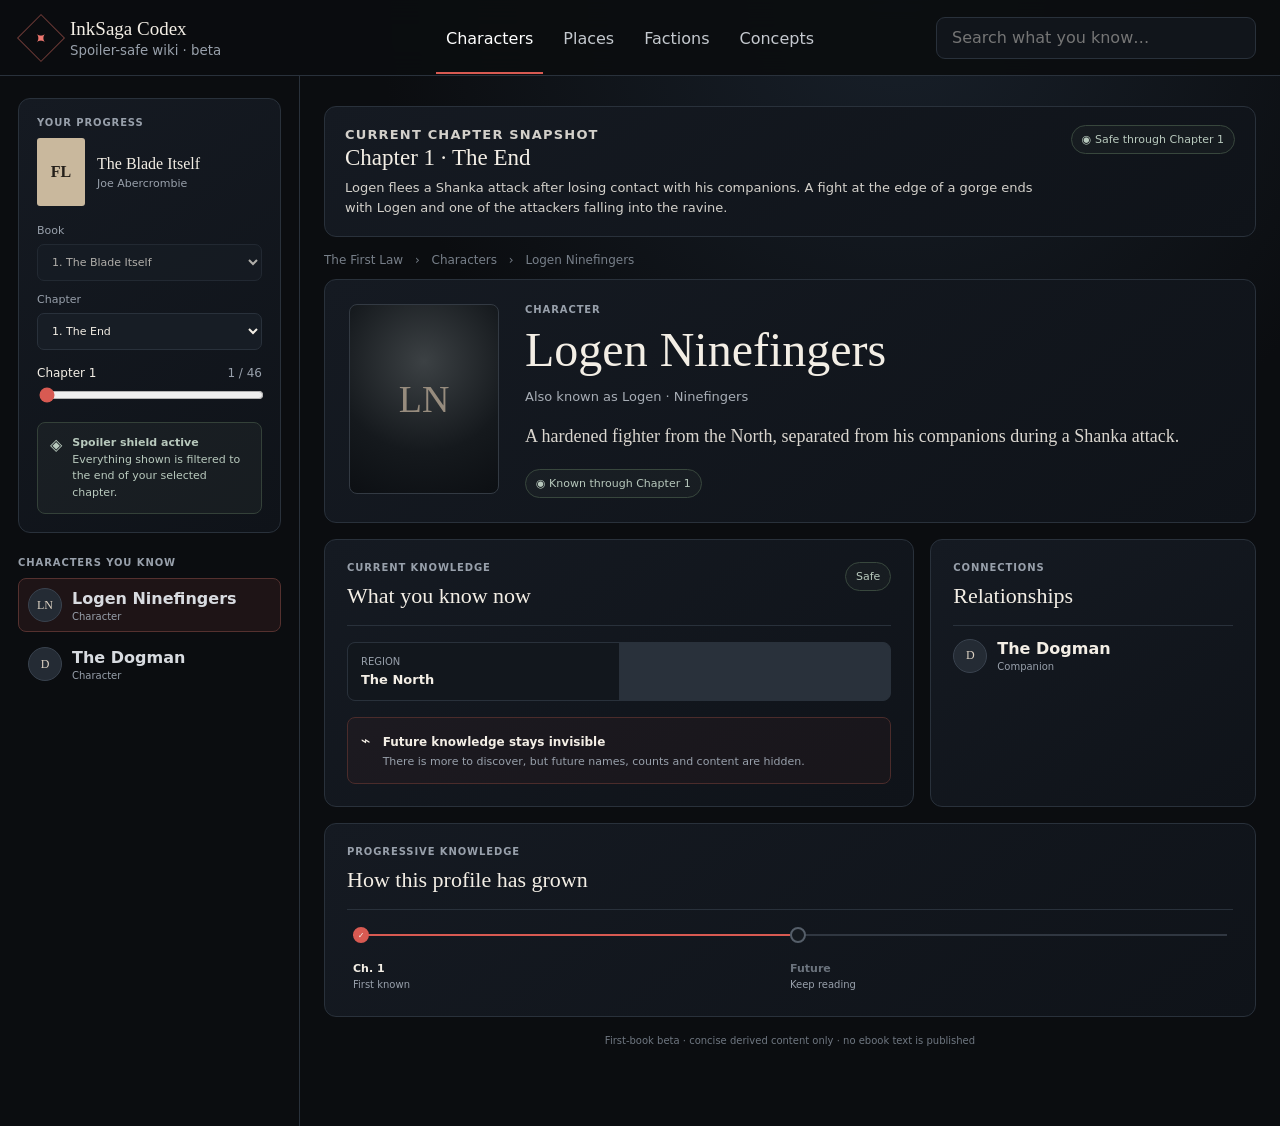
==== index.html @ 2aebecc8 "Publish first InkSaga Codex beta" ====
<!doctype html>
<html lang="en">
<head>
  <meta charset="utf-8" />
  <meta name="viewport" content="width=device-width,initial-scale=1" />
  <meta name="description" content="InkSaga Codex — spoiler-safe, progress-aware book wiki beta." />
  <title>InkSaga Codex — The Blade Itself</title>
  <style>
    :root{--bg:#0b0d10;--panel:#131820;--panel2:#171d25;--line:#29313b;--text:#f3eee5;--muted:#98a0ab;--accent:#d85a52;--safe:#b8c9bd;--serif:Georgia,"Times New Roman",serif;--sans:Inter,system-ui,-apple-system,BlinkMacSystemFont,"Segoe UI",sans-serif}*{box-sizing:border-box}html{background:var(--bg);scroll-behavior:smooth}body{margin:0;color:var(--text);background:radial-gradient(circle at 70% 0,#18202a 0,var(--bg) 36%);font-family:var(--sans)}button,input,select{font:inherit}button{cursor:pointer}a{color:inherit;text-decoration:none}.app{min-height:100vh;display:grid;grid-template-columns:300px 1fr;grid-template-rows:76px auto}.topbar{grid-column:1/-1;display:grid;grid-template-columns:300px 1fr 320px;align-items:center;padding:0 24px;border-bottom:1px solid var(--line);position:sticky;top:0;z-index:5;background:#0b0d10ed;backdrop-filter:blur(14px)}.brand{display:flex;align-items:center;gap:12px}.mark{width:34px;height:34px;display:grid;place-items:center;border:1px solid #6b3936;color:#ee7770;transform:rotate(45deg)}.brand-text{display:flex;flex-direction:column;gap:3px}.brand strong{font:19px var(--serif)}.brand small,.muted{color:var(--muted)}.tabs{display:flex;justify-content:center;gap:10px}.tabs button{border:0;border-bottom:2px solid transparent;background:transparent;color:#c5c9cf;padding:27px 10px 24px}.tabs button.active{border-color:var(--accent);color:white}.search{height:42px;display:flex;align-items:center;padding:0 13px;border:1px solid var(--line);border-radius:9px;background:#11151b}.search input{width:100%;border:0;outline:0;background:transparent;color:var(--text)}.sidebar{padding:22px 18px;border-right:1px solid var(--line)}.card,.panel,.hero,.chapter-card{border:1px solid var(--line);border-radius:12px;background:linear-gradient(145deg,#151a22,#0f1319)}.card{padding:18px}.eyebrow{margin:0 0 10px;color:var(--muted);font-size:10px;font-weight:700;letter-spacing:.09em;text-transform:uppercase}.book{display:flex;gap:12px;align-items:center;margin-bottom:18px}.cover{width:48px;height:68px;display:grid;place-items:center;border-radius:3px;background:#c9b89d;color:#241f1a;font:bold 16px var(--serif)}.book-copy{display:flex;flex-direction:column;gap:4px}.book-copy strong{font:16px var(--serif)}.book-copy small{color:var(--muted);font-size:11px}.card label{display:grid;gap:7px;margin-top:12px;color:var(--muted);font-size:11px}select{width:100%;padding:10px;border:1px solid var(--line);border-radius:7px;background:var(--panel2);color:var(--text)}.chapter-row{display:flex;justify-content:space-between;margin:16px 0 5px;font-size:12px}.chapter-row span:last-child{color:var(--muted)}input[type=range]{width:100%;accent-color:var(--accent)}.safe{display:flex;gap:10px;margin-top:15px;padding:12px;border:1px solid #344139;border-radius:8px;background:#708b7814;color:var(--safe)}.safe p{margin:0;font-size:11px;line-height:1.5}.browse{padding-top:24px}.list{display:grid;gap:5px;max-height:52vh;overflow:auto}.list button{display:flex;align-items:center;gap:10px;width:100%;padding:9px;border:1px solid transparent;border-radius:8px;background:transparent;color:#d8dbe0;text-align:left}.list button:hover{background:var(--panel2)}.list button.selected{border-color:#55312f;background:#d85a5217}.avatar{width:34px;height:34px;display:grid;place-items:center;flex:0 0 auto;border:1px solid #39424e;border-radius:50%;background:#242b34;color:#ddd2c3;font:12px var(--serif)}.item-copy{display:flex;flex-direction:column;gap:3px}.item-copy small{font-size:10px;color:var(--muted)}.content{width:min(1120px,calc(100% - 48px));margin:0 auto;padding:30px 0 70px}.chapter-card{display:flex;justify-content:space-between;gap:24px;align-items:flex-start;padding:18px 20px;margin-bottom:16px}.chapter-card h2{margin:0 0 7px;font:500 23px var(--serif)}.chapter-card p{margin:0;max-width:790px;color:#d3d0ca;line-height:1.55;font-size:13px}.pill{white-space:nowrap;display:inline-flex;padding:7px 10px;border:1px solid #38473d;border-radius:999px;background:#708b780f;color:var(--safe);font-size:11px}.breadcrumbs{margin:0 0 12px;color:#777f89;font-size:12px}.breadcrumbs span{margin:0 8px}.hero{display:grid;grid-template-columns:150px 1fr;gap:26px;padding:24px}.portrait{height:190px;display:grid;place-items:center;border:1px solid #333a43;border-radius:8px;background:radial-gradient(circle at 50% 30%,#3c4144,#15191d 60%,#0c0f13)}.portrait span{color:#978c7e;font:38px var(--serif)}.hero-copy{align-self:center}.hero h1{margin:0;font:500 clamp(34px,4vw,48px)/1.05 var(--serif)}.aliases{color:#a7adb5;font-size:13px}.summary{max-width:730px;color:#dad6cf;font:18px/1.6 var(--serif)}.grid{display:grid;grid-template-columns:1.45fr .8fr;gap:16px;margin-top:16px}.panel{padding:22px}.section-title{display:flex;justify-content:space-between;align-items:start;padding-bottom:16px;border-bottom:1px solid var(--line)}.section-title h3{margin:0;font:500 22px var(--serif)}.fact-grid{display:grid;grid-template-columns:1fr 1fr;gap:1px;margin-top:16px;border:1px solid var(--line);border-radius:8px;overflow:hidden;background:var(--line)}.fact{display:flex;flex-direction:column;gap:5px;padding:13px;background:#12171d}.fact span{color:var(--muted);font-size:10px;text-transform:uppercase}.fact strong{font-size:13px}.locked{display:flex;gap:12px;margin-top:16px;padding:13px;border:1px solid #4b2c2b;border-radius:8px;background:#7d312d14}.locked strong{font-size:12px}.locked p{margin:4px 0 0;color:var(--muted);font-size:11px;line-height:1.5}.relations>div{display:flex;align-items:center;gap:10px;padding:13px 0;border-bottom:1px solid var(--line)}.relations>div:last-child{border-bottom:0}.timeline{margin-top:16px}.milestones{display:flex;padding:24px 6px 4px;overflow:auto}.milestone{flex:1;min-width:125px;position:relative;padding:26px 12px 0 0;border-top:2px solid var(--accent)}.milestone.future{border-color:#303741;color:#6b737d}.dot{position:absolute;top:-9px;width:16px;height:16px;display:grid;place-items:center;border:2px solid var(--accent);border-radius:50%;background:var(--accent);font-size:8px}.future .dot{border-color:#555e69;background:#151a20}.milestone strong,.milestone small{display:block}.milestone strong{font-size:11px}.milestone small{margin-top:4px;color:var(--muted);font-size:10px}.empty{padding:32px}.foot{margin-top:18px;color:#6f7781;font-size:10px;text-align:center}@media(max-width:1000px){.app{grid-template-columns:250px 1fr}.topbar{grid-template-columns:250px 1fr 250px}.grid{grid-template-columns:1fr}.tabs{gap:2px}.tabs button{padding-left:5px;padding-right:5px;font-size:12px}}@media(max-width:760px){.app{display:block}.topbar{min-height:68px;height:auto;grid-template-columns:1fr auto;padding:12px 16px}.tabs{grid-column:1/-1;order:3;overflow:auto;justify-content:flex-start}.tabs button{padding:12px 8px}.search{width:190px}.sidebar{border-right:0;border-bottom:1px solid var(--line)}.list{max-height:280px}.content{width:calc(100% - 28px);padding-top:18px}.hero{grid-template-columns:82px 1fr;gap:16px;padding:16px}.portrait{height:110px}.summary{font-size:15px}.fact-grid{grid-template-columns:1fr}.chapter-card{display:block}.chapter-card .pill{margin-top:12px}}@media(max-width:520px){.search{display:none}.topbar{grid-template-columns:1fr}.hero{grid-template-columns:1fr}.portrait{display:none}.content{width:calc(100% - 22px)}.panel{padding:16px}}
  </style>
</head>
<body>
<div class="app">
  <header class="topbar">
    <a class="brand" href="#"><span class="mark">✦</span><span class="brand-text"><strong>InkSaga Codex</strong><small>Spoiler-safe wiki · beta</small></span></a>
    <nav class="tabs" id="tabs"></nav>
    <label class="search"><input id="search" placeholder="Search what you know…" autocomplete="off" /></label>
  </header>
  <aside class="sidebar">
    <section class="card">
      <p class="eyebrow">Your progress</p>
      <div class="book"><div class="cover">FL</div><div class="book-copy"><strong>The Blade Itself</strong><small>Joe Abercrombie</small></div></div>
      <label>Book<select disabled><option>1. The Blade Itself</option></select></label>
      <label>Chapter<select id="chapterSelect"></select></label>
      <div class="chapter-row"><span id="chapterLabel"></span><span id="chapterCount"></span></div>
      <input id="chapterRange" type="range" min="1" max="46" value="1" />
      <div class="safe"><span>◈</span><p><strong>Spoiler shield active</strong><br/>Everything shown is filtered to the end of your selected chapter.</p></div>
    </section>
    <section class="browse"><p class="eyebrow" id="browseTitle"></p><div class="list" id="entityList"></div></section>
  </aside>
  <main class="content"><section id="chapter"></section><section id="profile"></section><p class="foot">First-book beta · concise derived content only · no ebook text is published</p></main>
</div>
<script>
const chapters=[
[1,"The End","Logen flees a Shanka attack after losing contact with his companions. A fight at the edge of a gorge ends with Logen and one of the attackers falling into the ravine."],
[2,"The Survivors","Logen survives the fall and returns to the wrecked camp for supplies. Believing the rest of his band are probably dead, he heads alone toward the High Places."],
[3,"Questions","Inquisitor Glokta questions Salem Rews and forces him to confess to a wider Mercer corruption scheme. Arch Lector Sult directs Glokta toward more important targets, beginning with Sepp dan Teufel."],
[4,"No Choice at All","Stranded in the High Places, Logen learns from the spirits that Bethod is making war and that a Magus is searching for him. With no better purpose left, he decides to travel south and find the Magus."],
[5,"Playing with Knives","Captain Jezal dan Luthar's comfortable life of cards and drinking is contrasted with Marshal Varuz's demanding preparation for the Contest. A street encounter with the Inquisition reveals an uneasy shared history between Major West and Glokta."],
[6,"Teeth and Fingers","Glokta interrogates Sepp dan Teufel, the Master of the Mints. Under torture, Teufel breaks and agrees to confess."],
[7,"The Wide and Barren North","Logen meets Malacus Quai, an ailing apprentice sent by Bayaz to find him. Logen helps him toward the Great Northern Library and is forced into another violent encounter on the road."],
[8,"Fencing Practice","Jezal's training with Major West improves while he becomes fascinated by West's sister, Ardee. Ardee's meeting with Glokta also reveals that Glokta was once a celebrated fencer and a friend of the West family."],
[9,"The Morning Ritual","Glokta's painful daily routine is followed by another meeting with Sult. Sult explains how much power lies in the Closed Council and orders the investigation of the Mercers to go deeper, regardless of who is implicated."],
[10,"First of the Magi","Logen reaches the Great Northern Library with Quai and meets Bayaz. Envoys from Bethod are turned away, and Bayaz demonstrates enough power to make clear that he is no ordinary old man."],
[11,"The Good Man","Major West watches Lord Chamberlain Hoff receive petitioners, merchants, Northern envoys and finally Yoru Sulfur, who claims to speak for Bayaz. Sulfur's arrival is treated as serious enough to trigger an urgent Closed Council meeting."],
[12,"On the List","Glokta's raid on Villem dan Robb's home finds the suspect freshly murdered. Sult decides to use Salem Rews as bait for the killer, while Marshal Varuz separately asks Glokta to help motivate Jezal."],
[13,"An Offer and a Gift","Jezal's punishing training continues as politics turn openly threatening. In the Open Council, White-Eye Hansul and the seemingly unnatural Fenris the Feared deliver Bethod's demands and promise that three signs will precede war."],
[14,"The King of the Northmen","Bethod comes to Bayaz in person with Scale and the sorceress Caurib, demanding the Magus's support. Bayaz refuses, recalls the aid he once gave Bethod, and the meeting ends with open hostility toward both Bayaz and Logen."],
[15,"A Road Between Two Dentists","Glokta hides Rews and catches the hired killer sent to silence him. The assassin is taken to a secret interrogation room, where Glokta begins working for names and evidence."],
[16,"Flatheads","The Dogman, Threetrees, Dow, Tul, Grim and Forley ambush a group of Shanka. Their victory is overshadowed by the realization that far larger numbers may soon move south."],
[17,"The Course of True Love","Glokta and Ardee each puncture Jezal's vanity in different ways. Furious at being judged lazy and shallow, Jezal finally finds a genuine reason to work and resolves to win the Contest."],
[18,"How Dogs Are Trained","Glokta captures senior Mercer Gofred Hornlach and methodically forces him to repeat the confession Glokta needs. Hornlach agrees to implicate Magister Kault and the Guild before the Open Council."],
[19,"Tea and Vengeance","On the road south, Bayaz, Logen and Quai are ambushed by Blacktoe and other Northmen. Bayaz uses the Art, but Logen still has to kill men he once knew, leaving him disgusted by how little his life seems to have changed."],
[20,"What Freedom Looks Like","Ferro Maljinn is introduced as a fugitive driven almost entirely by vengeance against Gurkhul. Yulwei finds her, protects her with powers she does not understand, and begins persuading her that survival might offer something beyond revenge."],
[21,"The King's Justice","The Mercer case is turned into public spectacle: Rews and Hornlach testify, the Guild is dissolved and its leaders condemned. Jezal witnesses Glokta's effectiveness and later settles back into an easier companionship with Ardee."],
[22,"Means of Escape","Glokta raids the Mercers' Guildhall for Magister Kault. Before dying in an attempted escape, Kault warns Glokta that the conspiracy is larger than he understands and points him toward the Closed Council, the Inquisition, the University and the banks."],
[23,"Three Signs","West confronts Jezal over Ardee, then learns that Bethod's forces have broken into Angland. Lord Marshal Burr appoints West to his staff, giving the common-born officer a major wartime responsibility."],
[24,"The Theatrical Outfitter's","Bayaz, Logen and Quai arrive in Adua. Logen is overwhelmed by the scale and customs of the city while Bayaz has the group dressed for their formal appearance before the Union's rulers."],
[25,"Barbarians at the Gate","Jezal's public preparation for the Contest draws powerful observers. Bayaz and his companions enter the Agriont, Yoru Sulfur recognizes his master, and Jezal escorts the strange visitors to a meeting with members of the Closed Council."],
[26,"Next","Sult orders Glokta to investigate the man claiming to be Bayaz and discredit him before he can claim the traditional Magus seat on the Closed Council. Glokta also follows the Mercer trail toward the mysterious banking house of Valint and Balk."],
[27,"Better than Death","Yulwei leads Ferro north through Gurkish territory while military preparations gather around them. Ferro is repeatedly forced to confront how deeply slavery and revenge still control her choices."],
[28,"Sore Thumb","Logen explores Adua as an obvious outsider and observes the Union's soldiers with a veteran's eye. That night an unnatural attacker tears into Bayaz's quarters; Bayaz calls the creature an Eater sent by Khalul."],
[29,"Questions","Glokta investigates the extraordinary damage around Bayaz's quarters and questions the supposed Magus directly. Bayaz's response leaves Glokta less certain that a mundane fraud can explain what he has seen."],
[30,"Nobility","The Contest begins and Jezal advances under intense public scrutiny. Away from the fencing circle, his attempt to distance himself from Ardee collapses when the two finally kiss."],
[31,"Dark Work","The Dogman's band captures a man connected to Bethod's forces and learns how thoroughly Bethod has crushed his rivals. With no friendly chief left to warn about the Shanka, Forley volunteers to carry the warning to Bethod himself."],
[32,"Words and Dust","Glokta searches the University for reliable history about Bayaz and Kanedias. An old record links Bayaz to the fall of the Maker, the mysterious Seed, and the key to the sealed House of the Maker."],
[33,"The Remarkable Talents of Brother Longfoot","Bayaz recruits Brother Longfoot, a boastful but experienced Navigator, for the journey he is assembling. Logen's trip through Adua again shows how poorly his instincts fit the crowded city, even when they keep him alive."],
[34,"Her Kind Fight Everything","Ferro and Yulwei are hunted by two Eaters. The confrontation shows how dangerous the Eaters are and how far beyond ordinary violence the struggle between the Magi and Khalul has become."],
[35,"She Loves Me… Not","Jezal continues advancing through the Contest while his feelings for Ardee destabilize the easy confidence he once had. A sudden outburst at his friends makes him realize that her opinion matters to him because she does not admire him automatically."],
[36,"The Seed","Glokta follows Severard's research into Valint and Balk and examines the remains left by the attack on Bayaz. The evidence points toward human consumption, but the newly arrived Superior Goyle and his Practicals force the official explanation to become simply 'dogs.'"],
[37,"Never Bet Against a Magus","Jezal meets Bremer dan Gorst in the Contest final and somehow finds a level of speed and confidence beyond anything he has shown before. He wins the Contest and is celebrated before the King and the royal family."],
[38,"The Ideal Audience","Bayaz faces Sult and the Closed Council at a formal dinner designed to expose him as a fraud. Instead of performing for them, he produces the key to the House of the Maker and names Glokta and Jezal as witnesses for the opening."],
[39,"The House of the Maker","Bayaz opens the House of the Maker and leads Glokta, Jezal and Logen through its impossible interior. They learn more of Kanedias and Tolomei, and Logen carries a dark metal box out before the ancient doors are sealed again."],
[40,"Nobody's Dog","West struggles under the practical burden of preparing the Union for war and encounters Yulwei and Ferro arriving in Adua. Later, a furious confrontation with Ardee turns violent and exposes the abuse and abandonment that shaped their family."],
[41,"Each Man Worships Himself","Ferro is brought into Bayaz's circle. Yulwei and Bayaz speak more openly about Khalul, the Eaters and the Seed before Yulwei leaves Ferro in Bayaz's care for the coming journey."],
[42,"Old Friends","West visits Glokta before leaving for war and the two finally speak honestly about their shared past. West asks Glokta to watch over Ardee, and Glokta unexpectedly agrees to renew the friendship and help her."],
[43,"Back to the Mud","Forley's attempt to warn Bethod ends in his death. Threetrees and the others retaliate against the men responsible, then bury Forley with respect for the courage shown by the man long called the Weakest."],
[44,"Misery","Jezal and Ardee part badly as he prepares to sail for Angland. Before he can leave, Bayaz and senior Union officials remove him from military duty and assign him to Bayaz's expedition toward the edge of the World."],
[45,"The Bloody-Nine","The group is attacked before it can leave Adua. Logen's most terrifying side emerges in the fighting, Ferro and the others are drawn into the violence, and Bayaz ends the assault with an unmistakable and horrifying display of power."],
[46,"The Tools We Have","Glokta keeps his promise to West by checking on Ardee. After Goyle's failed attempt against Bayaz's group, Sult gives Glokta sweeping authority and sends him south to investigate the crisis in Dagoska, with Practical Vitari among the people assigned to him."]
];
const E=(id,category,intro,names,summaries,facts=[],relations=[])=>({id,category,intro,names:names.map(([value,from= intro,kind='display'])=>({value,from,kind})),summaries:summaries.map(([text,from=intro])=>({text,from})),facts:facts.map(([label,value,from=intro])=>({label,value,from})),relations:relations.map(([target,kind,from=intro])=>({target,kind,from}))});
const entities=[
E('logen','Character',1,[['Logen Ninefingers'],['Logen',1,'alias'],['Ninefingers',1,'alias'],['The Bloody-Nine',4,'alias']],[["A hardened fighter from the North, separated from his companions during a Shanka attack.",1],["A veteran Northman travelling south after deciding his old life and companions are probably lost.",2],["A feared warrior whose past reputation includes the name The Bloody-Nine.",4],["Bayaz's chosen travelling companion after reaching the Great Northern Library.",10],["His most terrifying battle-state emerges openly during the attack before Bayaz's party leaves Adua.",45]],[['Region','The North',1],['Current role','Travelling with Bayaz',10]],[['dogman','Companion',1],['bayaz','Travelling companion',10]]),
E('dogman','Character',1,[['The Dogman'],['Dogman',1,'alias']],[["One of Logen's companions, separated from him during the Shanka attack.",1],["A skilled scout surviving with Threetrees, Dow, Tul, Grim and Forley in the North.",16]],[],[['logen','Companion',1],['threetrees','Companion',16]]),
E('glokta','Character',3,[['Glokta'],['Sand dan Glokta',6],['Glokta',3,'alias']],[["An Inquisitor in Adua whose work involves questioning prisoners and suspects.",3],["A former celebrated swordsman left physically ruined and now serving the Inquisition.",8],["Sult's investigator in the Mercer case and increasingly suspicious of forces behind the official story.",22],["A witness to the opening of the House of the Maker who can no longer dismiss Bayaz as an ordinary fraud.",39],["Given broad authority and ordered to investigate the crisis in Dagoska.",46]],[['Affiliation','The Inquisition',3],['Location','Adua',3],['Assignment','Investigate Dagoska',46]],[['sult','Superior',3],['west','Old friend',8],['ardee','Acquaintance',8]]),
E('sult','Character',3,[['Arch Lector Sult'],['Sult',3,'alias']],[["Head of the Inquisition and Glokta's superior, directing the Mercer investigation.",3],["A member of the Closed Council determined to challenge Bayaz's claims and political influence.",26]],[["Office","Arch Lector",3]],[['glokta','Superior',3]]),
E('jezal','Character',5,[['Jezal dan Luthar'],['Jezal',5,'alias']],[["A young captain in the King's Own from a wealthy family, more interested in cards and comfort than discipline.",5],["His feelings for Ardee and anger at criticism give him a genuine reason to take the Contest seriously.",17],["A finalist whose fencing improves dramatically under Varuz's training.",35],["Winner of the Contest.",37],["Removed from ordinary military duty and assigned to Bayaz's expedition.",44]],[["Rank","Captain",5],["Affiliation","King's Own",5],["Contest","Winner",37],["Current assignment","Bayaz's expedition",44]],[['west','Friend and trainer',5],['ardee','Romantic interest',8],['varuz','Trainer',5]]),
E('west','Character',5,[['Major Collem West'],['Major West',5,'alias'],['West',5,'alias']],[["An officer in the King's Own and one of Jezal's fencing trainers.",5],["Ardee's brother and a former friend of Glokta, carrying the pressures of being a common-born officer.",8],["Appointed to Lord Marshal Burr's staff as war with Bethod becomes unavoidable.",23]],[["Rank","Major",5],["Affiliation","King's Own",5],["Wartime role","Lord Marshal Burr's staff",23]],[['ardee','Brother',8],['glokta','Old friend',8],['jezal','Friend and trainer',5]]),
E('ardee','Character',8,[['Ardee West'],['Ardee',8,'alias']],[["West's sharp-witted sister, recently arrived in Adua and unimpressed by Jezal's vanity.",8],["Jezal's increasingly important romantic interest.",17],["After West leaves for war, Glokta agrees to look out for her.",42]],[],[['west','Sister',8],['jezal','Romantic interest',17],['glokta','Friend of family',8]]),
E('varuz','Character',5,[['Marshal Varuz'],['Varuz',5,'alias']],[["A celebrated old soldier and fencing master overseeing Jezal's preparation for the Contest.",5]],[["Role","Fencing trainer",5]],[['jezal','Trainer',5]]),
E('quai','Character',7,[['Malacus Quai'],['Quai',7,'alias']],[["An ailing apprentice of the Magi sent to find Logen and lead him to Bayaz.",7],["Travels south with Bayaz and Logen.",10]],[["Role","Apprentice Magus",7]],[['bayaz','Master',10],['logen','Travelling companion',7]]),
E('bayaz','Character',10,[['Bayaz'],['First of the Magi',10,'alias']],[["The master of the Great Northern Library who identifies himself as the First of the Magi.",10],["A powerful practitioner of the Art whose history with Bethod is openly hostile.",14],["Arrives in Adua claiming the traditional authority of the First of the Magi.",25],["Opens the sealed House of the Maker with its ancient key.",39]],[["Title","First of the Magi",10],["Residence","Great Northern Library",10]],[['quai','Master',10],['logen','Travelling companion',10],['yulwei','Fellow Magus',41]]),
E('bethod','Character',4,[['Bethod'],['King of the Northmen',14,'alias']],[["A northern ruler making war and expanding his power.",4],["Comes to Bayaz in person to demand support and is refused.",14],["His armies break into Angland, beginning open war with the Union.",23]],[["Region","The North",4]],[]),
E('threetrees','Character',16,[['Rudd Threetrees'],['Threetrees',16,'alias']],[["The senior figure among the Northmen surviving apart from Logen and trying to judge the threat from the Shanka and Bethod.",16]],[],[['dogman','Companion',16],['forley','Companion',16]]),
E('dow','Character',16,[['Black Dow'],['Dow',16,'alias']],[["A dangerous Northman in Threetrees' band, known for aggression and a dark reputation.",16]],[],[['threetrees','Companion',16]]),
E('tul','Character',16,[['Tul Duru Thunderhead'],['Tul',16,'alias'],['Thunderhead',16,'alias']],[["A huge Northman and one of the surviving members of Logen's old band.",16]],[],[['threetrees','Companion',16]]),
E('grim','Character',16,[['Harding Grim'],['Grim',16,'alias']],[["A quiet, highly capable fighter and archer travelling with Threetrees' group.",16]],[],[['threetrees','Companion',16]]),
E('forley','Character',16,[['Forley the Weakest'],['Forley',16,'alias']],[["The least formidable fighter in Threetrees' band, but an accepted member of the group.",16],["Volunteers to warn Bethod about the Shanka despite the danger.",31],["Killed while trying to deliver the warning; his companions honour the courage behind the attempt.",43]],[["Status","Killed while warning Bethod",43]],[['threetrees','Companion',16]]),
E('ferro','Character',20,[['Ferro Maljinn'],['Ferro',20,'alias']],[["A fugitive from Gurkhul driven by a fierce desire for revenge.",20],["Travels north under Yulwei's protection while pursued by forces beyond ordinary soldiers.",27],["Brought into Bayaz's circle in Adua for the journey he is assembling.",41]],[["Origin","Gurkhul",20]],[['yulwei','Guide and protector',20],['bayaz','Travelling companion',41]]),
E('yulwei','Character',20,[['Yulwei']],[["A mysterious traveller who rescues Ferro and demonstrates powers she does not understand.",20],["A Magus allied with Bayaz, opposing Khalul and his Eaters.",34]],[["Role","Magus",34]],[['ferro','Guide and protector',20],['bayaz','Fellow Magus',41]]),
E('fenris','Character',13,[['Fenris the Feared'],['Fenris',13,'alias']],[["An enormous and unsettling champion sent with Bethod's envoys to the Open Council.",13]],[["Affiliation","Bethod",13]],[]),
E('caurib','Character',14,[['Caurib']],[["A sorceress accompanying Bethod when he confronts Bayaz at the Great Northern Library.",14]],[["Affiliation","Bethod",14]],[]),
E('sulfur','Character',11,[['Yoru Sulfur'],['Sulfur',11,'alias']],[["A visitor to Adua claiming to speak for Bayaz and treated seriously enough to trigger a Closed Council meeting.",11],["Recognizes Bayaz as his master when the Magus arrives in Adua.",25]],[],[['bayaz','Master',25]]),
E('longfoot','Character',33,[['Brother Longfoot'],['Longfoot',33,'alias']],[["A boastful but experienced Navigator recruited by Bayaz for the journey he is assembling.",33]],[["Role","Navigator",33]],[]),
E('goyle','Character',36,[['Superior Goyle'],['Goyle',36,'alias']],[["A senior Inquisition figure arriving with his own Practicals and forcing a convenient official explanation for the violence around Bayaz.",36]],[["Affiliation","The Inquisition",36]],[]),
E('vitari','Character',36,[['Practical Vitari'],['Vitari',36,'alias']],[["A Practical working with Goyle's group in Adua.",36],["Assigned to Glokta when he is sent south to investigate Dagoska.",46]],[["Affiliation","The Inquisition",36]],[['glokta','Assigned investigator',46]]),
E('gorst','Character',37,[['Bremer dan Gorst'],['Gorst',37,'alias']],[["Jezal's exceptionally formidable opponent in the Contest final.",37]],[["Role","Contest finalist",37]],[['jezal','Contest opponent',37]]),
E('rews','Character',3,[['Salem Rews'],['Rews',3,'alias']],[["A Mercer interrogated by Glokta for tax fraud whose confession opens a much larger corruption investigation.",3],["Later hidden and used by Glokta as bait for whoever is silencing witnesses.",15]],[["Affiliation","Guild of Mercers",3]],[['glokta','Interrogated by',3]]),
E('teufel','Character',3,[['Sepp dan Teufel'],['Teufel',3,'alias']],[["Master of the Royal Mints and one of Sult's important targets for Glokta.",3],["Broken under interrogation and forced into confession.",6]],[["Office","Master of the Mints",3]],[['glokta','Interrogated by',6]]),
E('kault','Character',11,[['Coster dan Kault'],['Magister Kault',11,'alias'],['Kault',11,'alias']],[["Magister of the Guild of Mercers and an important merchant spokesman.",11],["Warns Glokta that the conspiracy extends far beyond the guild before dying during an attempted escape.",22]],[["Office","Magister of the Guild of Mercers",11]],[]),
E('hoff','Character',8,[['Hoff'],['Lord Chamberlain',8,'alias'],['Fortis dan Hoff',11]],[["The Union's Lord Chamberlain and a former Contest champion.",8],["A forceful senior official managing access to the King and major petitions.",11]],[["Office","Lord Chamberlain",8]],[]),
E('hansul','Character',11,[['White-Eye Hansul'],['Hansul',11,'alias']],[["Bethod's polished emissary and translator, bringing carefully worded threats to Adua.",11]],[["Affiliation","Bethod",11]],[]),
E('khalul','Character',28,[['Khalul'],['The Prophet',34,'alias']],[["A distant enemy named by Bayaz after an Eater attacks his quarters.",28],["A powerful opponent whose Eaters hunt Ferro and oppose Bayaz and Yulwei.",34]],[["Followers","Eaters",34]],[]),
E('tolomei','Character',39,[['Tolomei']],[["Kanedias's daughter, named by Bayaz while recounting the final days of the Maker inside the House of the Maker.",39]],[["Family","Daughter of Kanedias",39]],[]),
E('mamun','Character',41,[['Mamun']],[["A dangerous figure from the old magical conflict, discussed by Bayaz and Yulwei as active in the Badlands.",41]],[["Location","Badlands",41]],[]),
E('north','Place',1,[['The North']],[["The harsh northern region where Logen and his companions live and where Bethod is expanding his rule.",1]],[],[]),
E('high-places','Place',2,[['High Places']],[["Mountain country reached by Logen after surviving the fall and leaving his ruined camp.",2]],[],[]),
E('adua','Place',3,[['Adua']],[["The capital of the Union and home to the Inquisition, royal government and Jezal's social world.",3],["Bayaz and his travelling companions arrive in the vast city.",24]],[["Region","The Union",3]],[]),
E('house-questions','Place',3,[['House of Questions']],[["The Inquisition's centre for interrogation and imprisonment in Adua.",3]],[],[]),
E('angland','Place',3,[['Angland']],[["A northern Union territory lying close to Bethod's expanding power.",3],["The main frontier of the Union's war after Bethod's forces break into the province.",23]],[["Affiliation","The Union",3]],[]),
E('library','Place',7,[['Great Northern Library']],[["Bayaz's remote northern residence and the destination to which Quai leads Logen.",7]],[],[['bayaz','Home of',10]]),
E('agriont','Place',25,[['The Agriont'],['Agriont',25,'alias']],[["The fortified heart of Union government in Adua, entered by Bayaz and his companions.",25]],[],[]),
E('house-maker','Place',32,[['House of the Maker']],[["A sealed ancient structure in Adua linked by old records to Kanedias and Bayaz.",32],["Opened by Bayaz with its key, revealing an impossible interior and relics of the Maker.",39]],[],[]),
E('dagoska','Place',46,[['Dagoska']],[["A southern Union city facing a crisis serious enough for Sult to send Glokta with sweeping authority to investigate.",46]],[],[]),
E('inquisition','Faction',3,[['The Inquisition']],[["A powerful Union institution responsible for investigation, interrogation and political enforcement.",3]],[],[['glokta','Member',3],['sult','Led by',3]]),
E('mercers','Faction',3,[['Guild of Mercers'],['Mercers',3,'alias']],[["A wealthy merchant guild that becomes the focus of Glokta's corruption investigation.",3],["Dissolved after public testimony against its leaders.",21]],[["Status","Dissolved",21]],[]),
E('kings-own','Faction',5,[["King's Own"]],[["A prestigious Union military formation in which Jezal and West serve.",5]],[],[]),
E('closed-council','Faction',9,[['Closed Council']],[["The small, powerful body at the centre of Union government.",9],["Becomes the arena for Sult's attempt to expose Bayaz as a fraud.",38]],[],[]),
E('open-council','Faction',13,[['Open Council']],[["A broader political assembly where Bethod's envoys publicly present his demands and threats.",13]],[],[]),
E('valint-balk','Faction',26,[['Valint and Balk']],[["A mysterious banking house that appears in the trail left by the Mercer investigation.",26]],[],[]),
E('shanka','Concept',1,[['Shanka'],['Flatheads',16,'alias']],[["Hostile creatures attacking Logen and his companions in the North.",1],["Their growing numbers become a strategic threat understood by Threetrees' group.",16]],[],[]),
E('contest','Concept',5,[['The Contest'],['Contest',5,'alias']],[["A prestigious fencing tournament for which Marshal Varuz trains Jezal.",5],["Begins with Jezal under heavy public scrutiny.",30],["Won by Jezal after his final against Bremer dan Gorst.",37]],[["Winner","Jezal dan Luthar",37]],[]),
E('magi','Concept',7,[['The Magi'],['Magi',7,'alias']],[["An old magical tradition to which Quai's training and Bayaz's identity are connected.",7]],[],[]),
E('art','Concept',19,[['The Art']],[["The name associated with Bayaz's supernatural use of power during the ambush on the road to Adua.",19]],[],[]),
E('eaters','Concept',28,[['Eaters'],['Eater',28,'alias']],[["Unnatural enemies named by Bayaz after an attacker tears into his quarters in Adua.",28],["Servants of Khalul whose abilities make them vastly more dangerous than ordinary fighters.",34]],[],[]),
E('seed','Concept',32,[['The Seed']],[["A mysterious object from old accounts linking Bayaz, Kanedias and the fall of the Maker.",32],["Discussed by Bayaz and Yulwei as central to the conflict with Khalul.",41]],[],[])
];
const categories=['Character','Place','Faction','Concept'];let chapter=Number(localStorage.getItem('inksaga-progress')||1);if(chapter<1||chapter>46)chapter=1;let category='Character',selected='logen',query='';
const byId=id=>entities.find(e=>e.id===id), visible=e=>e.intro<=chapter, names=e=>e.names.filter(n=>n.from<=chapter), display=e=>{const ds=names(e).filter(n=>n.kind==='display');return ds.length?ds[ds.length-1].value:null}, latest=arr=>arr.filter(x=>x.from<=chapter).sort((a,b)=>b.from-a.from)[0], esc=s=>String(s??'').replace(/[&<>"']/g,c=>({'&':'&amp;','<':'&lt;','>':'&gt;','"':'&quot;',"'":'&#39;'}[c])), initials=n=>n.split(' ').filter(x=>!['dan','the','of'].includes(x.toLowerCase())).slice(0,2).map(x=>x[0]).join('').toUpperCase();
function renderTabs(){document.getElementById('tabs').innerHTML=categories.map(c=>`<button class="${c===category&&!query?'active':''}" data-cat="${c}">${c==='Category'?'Categories':c+'s'}</button>`).join('');document.querySelectorAll('[data-cat]').forEach(b=>b.onclick=()=>{category=b.dataset.cat;query='';document.getElementById('search').value='';selected=(entities.find(e=>visible(e)&&e.category===category)||{}).id||'';render()})}
function renderProgress(){const sel=document.getElementById('chapterSelect');sel.innerHTML=chapters.map(c=>`<option value="${c[0]}">${c[0]}. ${esc(c[1])}</option>`).join('');sel.value=chapter;document.getElementById('chapterRange').value=chapter;document.getElementById('chapterLabel').textContent=`Chapter ${chapter}`;document.getElementById('chapterCount').textContent=`${chapter} / 46`;const c=chapters[chapter-1];document.getElementById('chapter').innerHTML=`<article class="chapter-card"><div><p class="eyebrow">Current chapter snapshot</p><h2>Chapter ${c[0]} · ${esc(c[1])}</h2><p>${esc(c[2])}</p></div><span class="pill">◉ Safe through Chapter ${chapter}</span></article>`}
function renderList(){let pool=entities.filter(visible);if(query){const q=query.toLowerCase();pool=pool.filter(e=>names(e).some(n=>n.value.toLowerCase().includes(q)))}else pool=pool.filter(e=>e.category===category);document.getElementById('browseTitle').textContent=query?'Safe search results':`${category}s you know`;document.getElementById('entityList').innerHTML=pool.length?pool.map(e=>{const n=display(e);return `<button class="${e.id===selected?'selected':''}" data-id="${e.id}"><span class="avatar">${initials(n)}</span><span class="item-copy"><strong>${esc(n)}</strong><small>${e.category}</small></span></button>`}).join(''):`<p class="muted">${query?'No spoiler-safe matches yet.':'Nothing safely known here yet.'}</p>`;document.querySelectorAll('[data-id]').forEach(b=>b.onclick=()=>{selected=b.dataset.id;const e=byId(selected);category=e.category;render()});if(!pool.find(e=>e.id===selected)&&pool[0])selected=pool[0].id}
function renderProfile(){const e=byId(selected);if(!e||!visible(e)){document.getElementById('profile').innerHTML='<article class="panel empty"><h2>Nothing known here yet</h2><p class="muted">Choose another category or continue reading.</p></article>';return}const n=display(e),alias=names(e).filter(x=>x.kind==='alias'&&x.value!==n),sum=latest(e.summaries),facts=e.facts.filter(x=>x.from<=chapter),rels=e.relations.filter(x=>x.from<=chapter).map(r=>({r,t:byId(r.target)})).filter(x=>x.t&&visible(x.t)),miles=e.summaries.filter(x=>x.from<=chapter),future=[...e.names,...e.summaries,...e.facts,...e.relations].some(x=>x.from>chapter);document.getElementById('profile').innerHTML=`<div class="breadcrumbs">The First Law <span>›</span> ${e.category}s <span>›</span> ${esc(n)}</div><article class="hero"><div class="portrait"><span>${initials(n)}</span></div><div class="hero-copy"><p class="eyebrow">${e.category}</p><h1>${esc(n)}</h1>${alias.length?`<p class="aliases">Also known as ${alias.map(x=>esc(x.value)).join(' · ')}</p>`:''}<p class="summary">${esc(sum?.text||'')}</p><span class="pill">◉ Known through Chapter ${chapter}</span></div></article><div class="grid"><article class="panel"><div class="section-title"><div><p class="eyebrow">Current knowledge</p><h3>What you know now</h3></div><span class="pill">Safe</span></div>${facts.length?`<div class="fact-grid">${facts.map(f=>`<div class="fact"><span>${esc(f.label)}</span><strong>${esc(f.value)}</strong></div>`).join('')}</div>`:'<p class="muted">No additional structured facts are needed at this point.</p>'}<div class="locked"><span>⌁</span><div><strong>Future knowledge stays invisible</strong><p>${future?'There is more to discover, but future names, counts and content are hidden.':'This profile is complete through the loaded book.'}</p></div></div></article><article class="panel"><div class="section-title"><div><p class="eyebrow">Connections</p><h3>Relationships</h3></div></div><div class="relations">${rels.length?rels.map(x=>`<div><span class="avatar">${initials(display(x.t))}</span><div class="item-copy"><strong>${esc(display(x.t))}</strong><small>${esc(x.r.kind)}</small></div></div>`).join(''):'<p class="muted">No relationships are safely established at this point.</p>'}</div></article></div><article class="panel timeline"><div class="section-title"><div><p class="eyebrow">Progressive knowledge</p><h3>How this profile has grown</h3></div></div><div class="milestones">${miles.map((m,i)=>`<div class="milestone"><span class="dot">✓</span><strong>Ch. ${m.from}</strong><small>${i?'Profile updated':'First known'}</small></div>`).join('')}${future?'<div class="milestone future"><span class="dot"></span><strong>Future</strong><small>Keep reading</small></div>':''}</div></article>`}
function render(){localStorage.setItem('inksaga-progress',chapter);renderTabs();renderProgress();renderList();renderProfile()}
document.getElementById('chapterSelect').onchange=e=>{chapter=Number(e.target.value);render()};document.getElementById('chapterRange').oninput=e=>{chapter=Number(e.target.value);render()};document.getElementById('search').oninput=e=>{query=e.target.value.trim();render()};render();
</script>
</body>
</html>
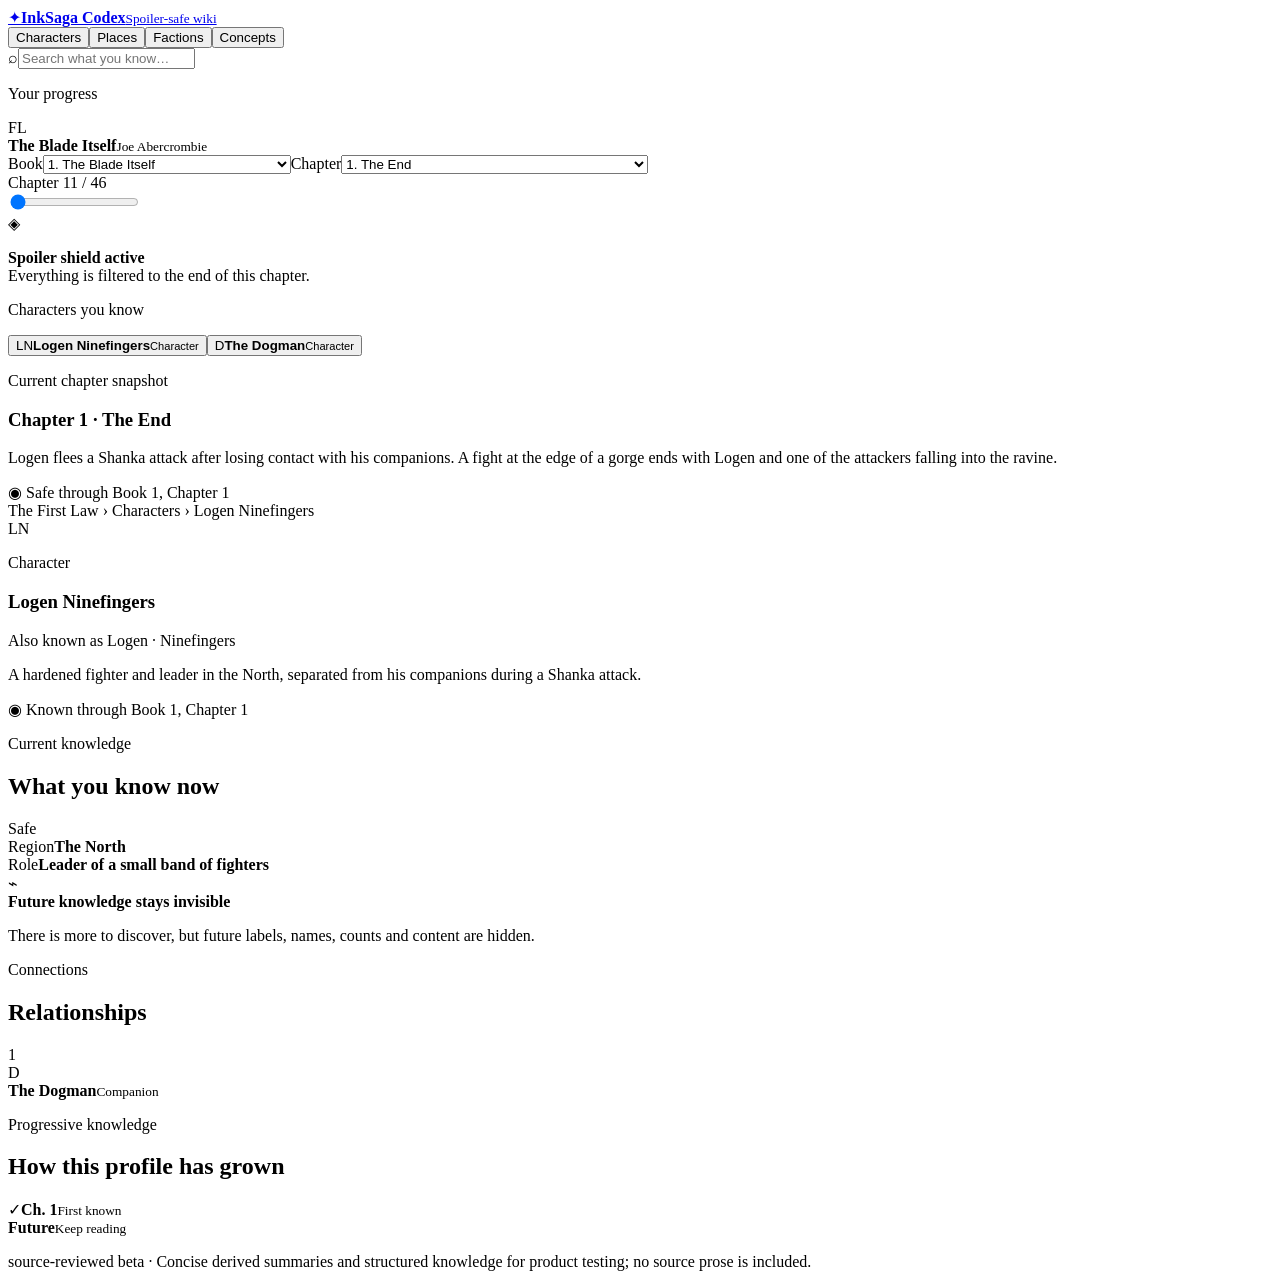
==== commit e14e1e82: "Publish source-verified The Blade Itself rebuild" ====
--- a/index.html
+++ b/index.html
@@ -1,149 +1 @@
-<!doctype html>
-<html lang="en">
-<head>
-  <meta charset="utf-8" />
-  <meta name="viewport" content="width=device-width,initial-scale=1" />
-  <meta name="description" content="InkSaga Codex — spoiler-safe, progress-aware book wiki beta." />
-  <title>InkSaga Codex — The Blade Itself</title>
-  <style>
-    :root{--bg:#0b0d10;--panel:#131820;--panel2:#171d25;--line:#29313b;--text:#f3eee5;--muted:#98a0ab;--accent:#d85a52;--safe:#b8c9bd;--serif:Georgia,"Times New Roman",serif;--sans:Inter,system-ui,-apple-system,BlinkMacSystemFont,"Segoe UI",sans-serif}*{box-sizing:border-box}html{background:var(--bg);scroll-behavior:smooth}body{margin:0;color:var(--text);background:radial-gradient(circle at 70% 0,#18202a 0,var(--bg) 36%);font-family:var(--sans)}button,input,select{font:inherit}button{cursor:pointer}a{color:inherit;text-decoration:none}.app{min-height:100vh;display:grid;grid-template-columns:300px 1fr;grid-template-rows:76px auto}.topbar{grid-column:1/-1;display:grid;grid-template-columns:300px 1fr 320px;align-items:center;padding:0 24px;border-bottom:1px solid var(--line);position:sticky;top:0;z-index:5;background:#0b0d10ed;backdrop-filter:blur(14px)}.brand{display:flex;align-items:center;gap:12px}.mark{width:34px;height:34px;display:grid;place-items:center;border:1px solid #6b3936;color:#ee7770;transform:rotate(45deg)}.brand-text{display:flex;flex-direction:column;gap:3px}.brand strong{font:19px var(--serif)}.brand small,.muted{color:var(--muted)}.tabs{display:flex;justify-content:center;gap:10px}.tabs button{border:0;border-bottom:2px solid transparent;background:transparent;color:#c5c9cf;padding:27px 10px 24px}.tabs button.active{border-color:var(--accent);color:white}.search{height:42px;display:flex;align-items:center;padding:0 13px;border:1px solid var(--line);border-radius:9px;background:#11151b}.search input{width:100%;border:0;outline:0;background:transparent;color:var(--text)}.sidebar{padding:22px 18px;border-right:1px solid var(--line)}.card,.panel,.hero,.chapter-card{border:1px solid var(--line);border-radius:12px;background:linear-gradient(145deg,#151a22,#0f1319)}.card{padding:18px}.eyebrow{margin:0 0 10px;color:var(--muted);font-size:10px;font-weight:700;letter-spacing:.09em;text-transform:uppercase}.book{display:flex;gap:12px;align-items:center;margin-bottom:18px}.cover{width:48px;height:68px;display:grid;place-items:center;border-radius:3px;background:#c9b89d;color:#241f1a;font:bold 16px var(--serif)}.book-copy{display:flex;flex-direction:column;gap:4px}.book-copy strong{font:16px var(--serif)}.book-copy small{color:var(--muted);font-size:11px}.card label{display:grid;gap:7px;margin-top:12px;color:var(--muted);font-size:11px}select{width:100%;padding:10px;border:1px solid var(--line);border-radius:7px;background:var(--panel2);color:var(--text)}.chapter-row{display:flex;justify-content:space-between;margin:16px 0 5px;font-size:12px}.chapter-row span:last-child{color:var(--muted)}input[type=range]{width:100%;accent-color:var(--accent)}.safe{display:flex;gap:10px;margin-top:15px;padding:12px;border:1px solid #344139;border-radius:8px;background:#708b7814;color:var(--safe)}.safe p{margin:0;font-size:11px;line-height:1.5}.browse{padding-top:24px}.list{display:grid;gap:5px;max-height:52vh;overflow:auto}.list button{display:flex;align-items:center;gap:10px;width:100%;padding:9px;border:1px solid transparent;border-radius:8px;background:transparent;color:#d8dbe0;text-align:left}.list button:hover{background:var(--panel2)}.list button.selected{border-color:#55312f;background:#d85a5217}.avatar{width:34px;height:34px;display:grid;place-items:center;flex:0 0 auto;border:1px solid #39424e;border-radius:50%;background:#242b34;color:#ddd2c3;font:12px var(--serif)}.item-copy{display:flex;flex-direction:column;gap:3px}.item-copy small{font-size:10px;color:var(--muted)}.content{width:min(1120px,calc(100% - 48px));margin:0 auto;padding:30px 0 70px}.chapter-card{display:flex;justify-content:space-between;gap:24px;align-items:flex-start;padding:18px 20px;margin-bottom:16px}.chapter-card h2{margin:0 0 7px;font:500 23px var(--serif)}.chapter-card p{margin:0;max-width:790px;color:#d3d0ca;line-height:1.55;font-size:13px}.pill{white-space:nowrap;display:inline-flex;padding:7px 10px;border:1px solid #38473d;border-radius:999px;background:#708b780f;color:var(--safe);font-size:11px}.breadcrumbs{margin:0 0 12px;color:#777f89;font-size:12px}.breadcrumbs span{margin:0 8px}.hero{display:grid;grid-template-columns:150px 1fr;gap:26px;padding:24px}.portrait{height:190px;display:grid;place-items:center;border:1px solid #333a43;border-radius:8px;background:radial-gradient(circle at 50% 30%,#3c4144,#15191d 60%,#0c0f13)}.portrait span{color:#978c7e;font:38px var(--serif)}.hero-copy{align-self:center}.hero h1{margin:0;font:500 clamp(34px,4vw,48px)/1.05 var(--serif)}.aliases{color:#a7adb5;font-size:13px}.summary{max-width:730px;color:#dad6cf;font:18px/1.6 var(--serif)}.grid{display:grid;grid-template-columns:1.45fr .8fr;gap:16px;margin-top:16px}.panel{padding:22px}.section-title{display:flex;justify-content:space-between;align-items:start;padding-bottom:16px;border-bottom:1px solid var(--line)}.section-title h3{margin:0;font:500 22px var(--serif)}.fact-grid{display:grid;grid-template-columns:1fr 1fr;gap:1px;margin-top:16px;border:1px solid var(--line);border-radius:8px;overflow:hidden;background:var(--line)}.fact{display:flex;flex-direction:column;gap:5px;padding:13px;background:#12171d}.fact span{color:var(--muted);font-size:10px;text-transform:uppercase}.fact strong{font-size:13px}.locked{display:flex;gap:12px;margin-top:16px;padding:13px;border:1px solid #4b2c2b;border-radius:8px;background:#7d312d14}.locked strong{font-size:12px}.locked p{margin:4px 0 0;color:var(--muted);font-size:11px;line-height:1.5}.relations>div{display:flex;align-items:center;gap:10px;padding:13px 0;border-bottom:1px solid var(--line)}.relations>div:last-child{border-bottom:0}.timeline{margin-top:16px}.milestones{display:flex;padding:24px 6px 4px;overflow:auto}.milestone{flex:1;min-width:125px;position:relative;padding:26px 12px 0 0;border-top:2px solid var(--accent)}.milestone.future{border-color:#303741;color:#6b737d}.dot{position:absolute;top:-9px;width:16px;height:16px;display:grid;place-items:center;border:2px solid var(--accent);border-radius:50%;background:var(--accent);font-size:8px}.future .dot{border-color:#555e69;background:#151a20}.milestone strong,.milestone small{display:block}.milestone strong{font-size:11px}.milestone small{margin-top:4px;color:var(--muted);font-size:10px}.empty{padding:32px}.foot{margin-top:18px;color:#6f7781;font-size:10px;text-align:center}@media(max-width:1000px){.app{grid-template-columns:250px 1fr}.topbar{grid-template-columns:250px 1fr 250px}.grid{grid-template-columns:1fr}.tabs{gap:2px}.tabs button{padding-left:5px;padding-right:5px;font-size:12px}}@media(max-width:760px){.app{display:block}.topbar{min-height:68px;height:auto;grid-template-columns:1fr auto;padding:12px 16px}.tabs{grid-column:1/-1;order:3;overflow:auto;justify-content:flex-start}.tabs button{padding:12px 8px}.search{width:190px}.sidebar{border-right:0;border-bottom:1px solid var(--line)}.list{max-height:280px}.content{width:calc(100% - 28px);padding-top:18px}.hero{grid-template-columns:82px 1fr;gap:16px;padding:16px}.portrait{height:110px}.summary{font-size:15px}.fact-grid{grid-template-columns:1fr}.chapter-card{display:block}.chapter-card .pill{margin-top:12px}}@media(max-width:520px){.search{display:none}.topbar{grid-template-columns:1fr}.hero{grid-template-columns:1fr}.portrait{display:none}.content{width:calc(100% - 22px)}.panel{padding:16px}}
-  </style>
-</head>
-<body>
-<div class="app">
-  <header class="topbar">
-    <a class="brand" href="#"><span class="mark">✦</span><span class="brand-text"><strong>InkSaga Codex</strong><small>Spoiler-safe wiki · beta</small></span></a>
-    <nav class="tabs" id="tabs"></nav>
-    <label class="search"><input id="search" placeholder="Search what you know…" autocomplete="off" /></label>
-  </header>
-  <aside class="sidebar">
-    <section class="card">
-      <p class="eyebrow">Your progress</p>
-      <div class="book"><div class="cover">FL</div><div class="book-copy"><strong>The Blade Itself</strong><small>Joe Abercrombie</small></div></div>
-      <label>Book<select disabled><option>1. The Blade Itself</option></select></label>
-      <label>Chapter<select id="chapterSelect"></select></label>
-      <div class="chapter-row"><span id="chapterLabel"></span><span id="chapterCount"></span></div>
-      <input id="chapterRange" type="range" min="1" max="46" value="1" />
-      <div class="safe"><span>◈</span><p><strong>Spoiler shield active</strong><br/>Everything shown is filtered to the end of your selected chapter.</p></div>
-    </section>
-    <section class="browse"><p class="eyebrow" id="browseTitle"></p><div class="list" id="entityList"></div></section>
-  </aside>
-  <main class="content"><section id="chapter"></section><section id="profile"></section><p class="foot">First-book beta · concise derived content only · no ebook text is published</p></main>
-</div>
-<script>
-const chapters=[
-[1,"The End","Logen flees a Shanka attack after losing contact with his companions. A fight at the edge of a gorge ends with Logen and one of the attackers falling into the ravine."],
-[2,"The Survivors","Logen survives the fall and returns to the wrecked camp for supplies. Believing the rest of his band are probably dead, he heads alone toward the High Places."],
-[3,"Questions","Inquisitor Glokta questions Salem Rews and forces him to confess to a wider Mercer corruption scheme. Arch Lector Sult directs Glokta toward more important targets, beginning with Sepp dan Teufel."],
-[4,"No Choice at All","Stranded in the High Places, Logen learns from the spirits that Bethod is making war and that a Magus is searching for him. With no better purpose left, he decides to travel south and find the Magus."],
-[5,"Playing with Knives","Captain Jezal dan Luthar's comfortable life of cards and drinking is contrasted with Marshal Varuz's demanding preparation for the Contest. A street encounter with the Inquisition reveals an uneasy shared history between Major West and Glokta."],
-[6,"Teeth and Fingers","Glokta interrogates Sepp dan Teufel, the Master of the Mints. Under torture, Teufel breaks and agrees to confess."],
-[7,"The Wide and Barren North","Logen meets Malacus Quai, an ailing apprentice sent by Bayaz to find him. Logen helps him toward the Great Northern Library and is forced into another violent encounter on the road."],
-[8,"Fencing Practice","Jezal's training with Major West improves while he becomes fascinated by West's sister, Ardee. Ardee's meeting with Glokta also reveals that Glokta was once a celebrated fencer and a friend of the West family."],
-[9,"The Morning Ritual","Glokta's painful daily routine is followed by another meeting with Sult. Sult explains how much power lies in the Closed Council and orders the investigation of the Mercers to go deeper, regardless of who is implicated."],
-[10,"First of the Magi","Logen reaches the Great Northern Library with Quai and meets Bayaz. Envoys from Bethod are turned away, and Bayaz demonstrates enough power to make clear that he is no ordinary old man."],
-[11,"The Good Man","Major West watches Lord Chamberlain Hoff receive petitioners, merchants, Northern envoys and finally Yoru Sulfur, who claims to speak for Bayaz. Sulfur's arrival is treated as serious enough to trigger an urgent Closed Council meeting."],
-[12,"On the List","Glokta's raid on Villem dan Robb's home finds the suspect freshly murdered. Sult decides to use Salem Rews as bait for the killer, while Marshal Varuz separately asks Glokta to help motivate Jezal."],
-[13,"An Offer and a Gift","Jezal's punishing training continues as politics turn openly threatening. In the Open Council, White-Eye Hansul and the seemingly unnatural Fenris the Feared deliver Bethod's demands and promise that three signs will precede war."],
-[14,"The King of the Northmen","Bethod comes to Bayaz in person with Scale and the sorceress Caurib, demanding the Magus's support. Bayaz refuses, recalls the aid he once gave Bethod, and the meeting ends with open hostility toward both Bayaz and Logen."],
-[15,"A Road Between Two Dentists","Glokta hides Rews and catches the hired killer sent to silence him. The assassin is taken to a secret interrogation room, where Glokta begins working for names and evidence."],
-[16,"Flatheads","The Dogman, Threetrees, Dow, Tul, Grim and Forley ambush a group of Shanka. Their victory is overshadowed by the realization that far larger numbers may soon move south."],
-[17,"The Course of True Love","Glokta and Ardee each puncture Jezal's vanity in different ways. Furious at being judged lazy and shallow, Jezal finally finds a genuine reason to work and resolves to win the Contest."],
-[18,"How Dogs Are Trained","Glokta captures senior Mercer Gofred Hornlach and methodically forces him to repeat the confession Glokta needs. Hornlach agrees to implicate Magister Kault and the Guild before the Open Council."],
-[19,"Tea and Vengeance","On the road south, Bayaz, Logen and Quai are ambushed by Blacktoe and other Northmen. Bayaz uses the Art, but Logen still has to kill men he once knew, leaving him disgusted by how little his life seems to have changed."],
-[20,"What Freedom Looks Like","Ferro Maljinn is introduced as a fugitive driven almost entirely by vengeance against Gurkhul. Yulwei finds her, protects her with powers she does not understand, and begins persuading her that survival might offer something beyond revenge."],
-[21,"The King's Justice","The Mercer case is turned into public spectacle: Rews and Hornlach testify, the Guild is dissolved and its leaders condemned. Jezal witnesses Glokta's effectiveness and later settles back into an easier companionship with Ardee."],
-[22,"Means of Escape","Glokta raids the Mercers' Guildhall for Magister Kault. Before dying in an attempted escape, Kault warns Glokta that the conspiracy is larger than he understands and points him toward the Closed Council, the Inquisition, the University and the banks."],
-[23,"Three Signs","West confronts Jezal over Ardee, then learns that Bethod's forces have broken into Angland. Lord Marshal Burr appoints West to his staff, giving the common-born officer a major wartime responsibility."],
-[24,"The Theatrical Outfitter's","Bayaz, Logen and Quai arrive in Adua. Logen is overwhelmed by the scale and customs of the city while Bayaz has the group dressed for their formal appearance before the Union's rulers."],
-[25,"Barbarians at the Gate","Jezal's public preparation for the Contest draws powerful observers. Bayaz and his companions enter the Agriont, Yoru Sulfur recognizes his master, and Jezal escorts the strange visitors to a meeting with members of the Closed Council."],
-[26,"Next","Sult orders Glokta to investigate the man claiming to be Bayaz and discredit him before he can claim the traditional Magus seat on the Closed Council. Glokta also follows the Mercer trail toward the mysterious banking house of Valint and Balk."],
-[27,"Better than Death","Yulwei leads Ferro north through Gurkish territory while military preparations gather around them. Ferro is repeatedly forced to confront how deeply slavery and revenge still control her choices."],
-[28,"Sore Thumb","Logen explores Adua as an obvious outsider and observes the Union's soldiers with a veteran's eye. That night an unnatural attacker tears into Bayaz's quarters; Bayaz calls the creature an Eater sent by Khalul."],
-[29,"Questions","Glokta investigates the extraordinary damage around Bayaz's quarters and questions the supposed Magus directly. Bayaz's response leaves Glokta less certain that a mundane fraud can explain what he has seen."],
-[30,"Nobility","The Contest begins and Jezal advances under intense public scrutiny. Away from the fencing circle, his attempt to distance himself from Ardee collapses when the two finally kiss."],
-[31,"Dark Work","The Dogman's band captures a man connected to Bethod's forces and learns how thoroughly Bethod has crushed his rivals. With no friendly chief left to warn about the Shanka, Forley volunteers to carry the warning to Bethod himself."],
-[32,"Words and Dust","Glokta searches the University for reliable history about Bayaz and Kanedias. An old record links Bayaz to the fall of the Maker, the mysterious Seed, and the key to the sealed House of the Maker."],
-[33,"The Remarkable Talents of Brother Longfoot","Bayaz recruits Brother Longfoot, a boastful but experienced Navigator, for the journey he is assembling. Logen's trip through Adua again shows how poorly his instincts fit the crowded city, even when they keep him alive."],
-[34,"Her Kind Fight Everything","Ferro and Yulwei are hunted by two Eaters. The confrontation shows how dangerous the Eaters are and how far beyond ordinary violence the struggle between the Magi and Khalul has become."],
-[35,"She Loves Me… Not","Jezal continues advancing through the Contest while his feelings for Ardee destabilize the easy confidence he once had. A sudden outburst at his friends makes him realize that her opinion matters to him because she does not admire him automatically."],
-[36,"The Seed","Glokta follows Severard's research into Valint and Balk and examines the remains left by the attack on Bayaz. The evidence points toward human consumption, but the newly arrived Superior Goyle and his Practicals force the official explanation to become simply 'dogs.'"],
-[37,"Never Bet Against a Magus","Jezal meets Bremer dan Gorst in the Contest final and somehow finds a level of speed and confidence beyond anything he has shown before. He wins the Contest and is celebrated before the King and the royal family."],
-[38,"The Ideal Audience","Bayaz faces Sult and the Closed Council at a formal dinner designed to expose him as a fraud. Instead of performing for them, he produces the key to the House of the Maker and names Glokta and Jezal as witnesses for the opening."],
-[39,"The House of the Maker","Bayaz opens the House of the Maker and leads Glokta, Jezal and Logen through its impossible interior. They learn more of Kanedias and Tolomei, and Logen carries a dark metal box out before the ancient doors are sealed again."],
-[40,"Nobody's Dog","West struggles under the practical burden of preparing the Union for war and encounters Yulwei and Ferro arriving in Adua. Later, a furious confrontation with Ardee turns violent and exposes the abuse and abandonment that shaped their family."],
-[41,"Each Man Worships Himself","Ferro is brought into Bayaz's circle. Yulwei and Bayaz speak more openly about Khalul, the Eaters and the Seed before Yulwei leaves Ferro in Bayaz's care for the coming journey."],
-[42,"Old Friends","West visits Glokta before leaving for war and the two finally speak honestly about their shared past. West asks Glokta to watch over Ardee, and Glokta unexpectedly agrees to renew the friendship and help her."],
-[43,"Back to the Mud","Forley's attempt to warn Bethod ends in his death. Threetrees and the others retaliate against the men responsible, then bury Forley with respect for the courage shown by the man long called the Weakest."],
-[44,"Misery","Jezal and Ardee part badly as he prepares to sail for Angland. Before he can leave, Bayaz and senior Union officials remove him from military duty and assign him to Bayaz's expedition toward the edge of the World."],
-[45,"The Bloody-Nine","The group is attacked before it can leave Adua. Logen's most terrifying side emerges in the fighting, Ferro and the others are drawn into the violence, and Bayaz ends the assault with an unmistakable and horrifying display of power."],
-[46,"The Tools We Have","Glokta keeps his promise to West by checking on Ardee. After Goyle's failed attempt against Bayaz's group, Sult gives Glokta sweeping authority and sends him south to investigate the crisis in Dagoska, with Practical Vitari among the people assigned to him."]
-];
-const E=(id,category,intro,names,summaries,facts=[],relations=[])=>({id,category,intro,names:names.map(([value,from= intro,kind='display'])=>({value,from,kind})),summaries:summaries.map(([text,from=intro])=>({text,from})),facts:facts.map(([label,value,from=intro])=>({label,value,from})),relations:relations.map(([target,kind,from=intro])=>({target,kind,from}))});
-const entities=[
-E('logen','Character',1,[['Logen Ninefingers'],['Logen',1,'alias'],['Ninefingers',1,'alias'],['The Bloody-Nine',4,'alias']],[["A hardened fighter from the North, separated from his companions during a Shanka attack.",1],["A veteran Northman travelling south after deciding his old life and companions are probably lost.",2],["A feared warrior whose past reputation includes the name The Bloody-Nine.",4],["Bayaz's chosen travelling companion after reaching the Great Northern Library.",10],["His most terrifying battle-state emerges openly during the attack before Bayaz's party leaves Adua.",45]],[['Region','The North',1],['Current role','Travelling with Bayaz',10]],[['dogman','Companion',1],['bayaz','Travelling companion',10]]),
-E('dogman','Character',1,[['The Dogman'],['Dogman',1,'alias']],[["One of Logen's companions, separated from him during the Shanka attack.",1],["A skilled scout surviving with Threetrees, Dow, Tul, Grim and Forley in the North.",16]],[],[['logen','Companion',1],['threetrees','Companion',16]]),
-E('glokta','Character',3,[['Glokta'],['Sand dan Glokta',6],['Glokta',3,'alias']],[["An Inquisitor in Adua whose work involves questioning prisoners and suspects.",3],["A former celebrated swordsman left physically ruined and now serving the Inquisition.",8],["Sult's investigator in the Mercer case and increasingly suspicious of forces behind the official story.",22],["A witness to the opening of the House of the Maker who can no longer dismiss Bayaz as an ordinary fraud.",39],["Given broad authority and ordered to investigate the crisis in Dagoska.",46]],[['Affiliation','The Inquisition',3],['Location','Adua',3],['Assignment','Investigate Dagoska',46]],[['sult','Superior',3],['west','Old friend',8],['ardee','Acquaintance',8]]),
-E('sult','Character',3,[['Arch Lector Sult'],['Sult',3,'alias']],[["Head of the Inquisition and Glokta's superior, directing the Mercer investigation.",3],["A member of the Closed Council determined to challenge Bayaz's claims and political influence.",26]],[["Office","Arch Lector",3]],[['glokta','Superior',3]]),
-E('jezal','Character',5,[['Jezal dan Luthar'],['Jezal',5,'alias']],[["A young captain in the King's Own from a wealthy family, more interested in cards and comfort than discipline.",5],["His feelings for Ardee and anger at criticism give him a genuine reason to take the Contest seriously.",17],["A finalist whose fencing improves dramatically under Varuz's training.",35],["Winner of the Contest.",37],["Removed from ordinary military duty and assigned to Bayaz's expedition.",44]],[["Rank","Captain",5],["Affiliation","King's Own",5],["Contest","Winner",37],["Current assignment","Bayaz's expedition",44]],[['west','Friend and trainer',5],['ardee','Romantic interest',8],['varuz','Trainer',5]]),
-E('west','Character',5,[['Major Collem West'],['Major West',5,'alias'],['West',5,'alias']],[["An officer in the King's Own and one of Jezal's fencing trainers.",5],["Ardee's brother and a former friend of Glokta, carrying the pressures of being a common-born officer.",8],["Appointed to Lord Marshal Burr's staff as war with Bethod becomes unavoidable.",23]],[["Rank","Major",5],["Affiliation","King's Own",5],["Wartime role","Lord Marshal Burr's staff",23]],[['ardee','Brother',8],['glokta','Old friend',8],['jezal','Friend and trainer',5]]),
-E('ardee','Character',8,[['Ardee West'],['Ardee',8,'alias']],[["West's sharp-witted sister, recently arrived in Adua and unimpressed by Jezal's vanity.",8],["Jezal's increasingly important romantic interest.",17],["After West leaves for war, Glokta agrees to look out for her.",42]],[],[['west','Sister',8],['jezal','Romantic interest',17],['glokta','Friend of family',8]]),
-E('varuz','Character',5,[['Marshal Varuz'],['Varuz',5,'alias']],[["A celebrated old soldier and fencing master overseeing Jezal's preparation for the Contest.",5]],[["Role","Fencing trainer",5]],[['jezal','Trainer',5]]),
-E('quai','Character',7,[['Malacus Quai'],['Quai',7,'alias']],[["An ailing apprentice of the Magi sent to find Logen and lead him to Bayaz.",7],["Travels south with Bayaz and Logen.",10]],[["Role","Apprentice Magus",7]],[['bayaz','Master',10],['logen','Travelling companion',7]]),
-E('bayaz','Character',10,[['Bayaz'],['First of the Magi',10,'alias']],[["The master of the Great Northern Library who identifies himself as the First of the Magi.",10],["A powerful practitioner of the Art whose history with Bethod is openly hostile.",14],["Arrives in Adua claiming the traditional authority of the First of the Magi.",25],["Opens the sealed House of the Maker with its ancient key.",39]],[["Title","First of the Magi",10],["Residence","Great Northern Library",10]],[['quai','Master',10],['logen','Travelling companion',10],['yulwei','Fellow Magus',41]]),
-E('bethod','Character',4,[['Bethod'],['King of the Northmen',14,'alias']],[["A northern ruler making war and expanding his power.",4],["Comes to Bayaz in person to demand support and is refused.",14],["His armies break into Angland, beginning open war with the Union.",23]],[["Region","The North",4]],[]),
-E('threetrees','Character',16,[['Rudd Threetrees'],['Threetrees',16,'alias']],[["The senior figure among the Northmen surviving apart from Logen and trying to judge the threat from the Shanka and Bethod.",16]],[],[['dogman','Companion',16],['forley','Companion',16]]),
-E('dow','Character',16,[['Black Dow'],['Dow',16,'alias']],[["A dangerous Northman in Threetrees' band, known for aggression and a dark reputation.",16]],[],[['threetrees','Companion',16]]),
-E('tul','Character',16,[['Tul Duru Thunderhead'],['Tul',16,'alias'],['Thunderhead',16,'alias']],[["A huge Northman and one of the surviving members of Logen's old band.",16]],[],[['threetrees','Companion',16]]),
-E('grim','Character',16,[['Harding Grim'],['Grim',16,'alias']],[["A quiet, highly capable fighter and archer travelling with Threetrees' group.",16]],[],[['threetrees','Companion',16]]),
-E('forley','Character',16,[['Forley the Weakest'],['Forley',16,'alias']],[["The least formidable fighter in Threetrees' band, but an accepted member of the group.",16],["Volunteers to warn Bethod about the Shanka despite the danger.",31],["Killed while trying to deliver the warning; his companions honour the courage behind the attempt.",43]],[["Status","Killed while warning Bethod",43]],[['threetrees','Companion',16]]),
-E('ferro','Character',20,[['Ferro Maljinn'],['Ferro',20,'alias']],[["A fugitive from Gurkhul driven by a fierce desire for revenge.",20],["Travels north under Yulwei's protection while pursued by forces beyond ordinary soldiers.",27],["Brought into Bayaz's circle in Adua for the journey he is assembling.",41]],[["Origin","Gurkhul",20]],[['yulwei','Guide and protector',20],['bayaz','Travelling companion',41]]),
-E('yulwei','Character',20,[['Yulwei']],[["A mysterious traveller who rescues Ferro and demonstrates powers she does not understand.",20],["A Magus allied with Bayaz, opposing Khalul and his Eaters.",34]],[["Role","Magus",34]],[['ferro','Guide and protector',20],['bayaz','Fellow Magus',41]]),
-E('fenris','Character',13,[['Fenris the Feared'],['Fenris',13,'alias']],[["An enormous and unsettling champion sent with Bethod's envoys to the Open Council.",13]],[["Affiliation","Bethod",13]],[]),
-E('caurib','Character',14,[['Caurib']],[["A sorceress accompanying Bethod when he confronts Bayaz at the Great Northern Library.",14]],[["Affiliation","Bethod",14]],[]),
-E('sulfur','Character',11,[['Yoru Sulfur'],['Sulfur',11,'alias']],[["A visitor to Adua claiming to speak for Bayaz and treated seriously enough to trigger a Closed Council meeting.",11],["Recognizes Bayaz as his master when the Magus arrives in Adua.",25]],[],[['bayaz','Master',25]]),
-E('longfoot','Character',33,[['Brother Longfoot'],['Longfoot',33,'alias']],[["A boastful but experienced Navigator recruited by Bayaz for the journey he is assembling.",33]],[["Role","Navigator",33]],[]),
-E('goyle','Character',36,[['Superior Goyle'],['Goyle',36,'alias']],[["A senior Inquisition figure arriving with his own Practicals and forcing a convenient official explanation for the violence around Bayaz.",36]],[["Affiliation","The Inquisition",36]],[]),
-E('vitari','Character',36,[['Practical Vitari'],['Vitari',36,'alias']],[["A Practical working with Goyle's group in Adua.",36],["Assigned to Glokta when he is sent south to investigate Dagoska.",46]],[["Affiliation","The Inquisition",36]],[['glokta','Assigned investigator',46]]),
-E('gorst','Character',37,[['Bremer dan Gorst'],['Gorst',37,'alias']],[["Jezal's exceptionally formidable opponent in the Contest final.",37]],[["Role","Contest finalist",37]],[['jezal','Contest opponent',37]]),
-E('rews','Character',3,[['Salem Rews'],['Rews',3,'alias']],[["A Mercer interrogated by Glokta for tax fraud whose confession opens a much larger corruption investigation.",3],["Later hidden and used by Glokta as bait for whoever is silencing witnesses.",15]],[["Affiliation","Guild of Mercers",3]],[['glokta','Interrogated by',3]]),
-E('teufel','Character',3,[['Sepp dan Teufel'],['Teufel',3,'alias']],[["Master of the Royal Mints and one of Sult's important targets for Glokta.",3],["Broken under interrogation and forced into confession.",6]],[["Office","Master of the Mints",3]],[['glokta','Interrogated by',6]]),
-E('kault','Character',11,[['Coster dan Kault'],['Magister Kault',11,'alias'],['Kault',11,'alias']],[["Magister of the Guild of Mercers and an important merchant spokesman.",11],["Warns Glokta that the conspiracy extends far beyond the guild before dying during an attempted escape.",22]],[["Office","Magister of the Guild of Mercers",11]],[]),
-E('hoff','Character',8,[['Hoff'],['Lord Chamberlain',8,'alias'],['Fortis dan Hoff',11]],[["The Union's Lord Chamberlain and a former Contest champion.",8],["A forceful senior official managing access to the King and major petitions.",11]],[["Office","Lord Chamberlain",8]],[]),
-E('hansul','Character',11,[['White-Eye Hansul'],['Hansul',11,'alias']],[["Bethod's polished emissary and translator, bringing carefully worded threats to Adua.",11]],[["Affiliation","Bethod",11]],[]),
-E('khalul','Character',28,[['Khalul'],['The Prophet',34,'alias']],[["A distant enemy named by Bayaz after an Eater attacks his quarters.",28],["A powerful opponent whose Eaters hunt Ferro and oppose Bayaz and Yulwei.",34]],[["Followers","Eaters",34]],[]),
-E('tolomei','Character',39,[['Tolomei']],[["Kanedias's daughter, named by Bayaz while recounting the final days of the Maker inside the House of the Maker.",39]],[["Family","Daughter of Kanedias",39]],[]),
-E('mamun','Character',41,[['Mamun']],[["A dangerous figure from the old magical conflict, discussed by Bayaz and Yulwei as active in the Badlands.",41]],[["Location","Badlands",41]],[]),
-E('north','Place',1,[['The North']],[["The harsh northern region where Logen and his companions live and where Bethod is expanding his rule.",1]],[],[]),
-E('high-places','Place',2,[['High Places']],[["Mountain country reached by Logen after surviving the fall and leaving his ruined camp.",2]],[],[]),
-E('adua','Place',3,[['Adua']],[["The capital of the Union and home to the Inquisition, royal government and Jezal's social world.",3],["Bayaz and his travelling companions arrive in the vast city.",24]],[["Region","The Union",3]],[]),
-E('house-questions','Place',3,[['House of Questions']],[["The Inquisition's centre for interrogation and imprisonment in Adua.",3]],[],[]),
-E('angland','Place',3,[['Angland']],[["A northern Union territory lying close to Bethod's expanding power.",3],["The main frontier of the Union's war after Bethod's forces break into the province.",23]],[["Affiliation","The Union",3]],[]),
-E('library','Place',7,[['Great Northern Library']],[["Bayaz's remote northern residence and the destination to which Quai leads Logen.",7]],[],[['bayaz','Home of',10]]),
-E('agriont','Place',25,[['The Agriont'],['Agriont',25,'alias']],[["The fortified heart of Union government in Adua, entered by Bayaz and his companions.",25]],[],[]),
-E('house-maker','Place',32,[['House of the Maker']],[["A sealed ancient structure in Adua linked by old records to Kanedias and Bayaz.",32],["Opened by Bayaz with its key, revealing an impossible interior and relics of the Maker.",39]],[],[]),
-E('dagoska','Place',46,[['Dagoska']],[["A southern Union city facing a crisis serious enough for Sult to send Glokta with sweeping authority to investigate.",46]],[],[]),
-E('inquisition','Faction',3,[['The Inquisition']],[["A powerful Union institution responsible for investigation, interrogation and political enforcement.",3]],[],[['glokta','Member',3],['sult','Led by',3]]),
-E('mercers','Faction',3,[['Guild of Mercers'],['Mercers',3,'alias']],[["A wealthy merchant guild that becomes the focus of Glokta's corruption investigation.",3],["Dissolved after public testimony against its leaders.",21]],[["Status","Dissolved",21]],[]),
-E('kings-own','Faction',5,[["King's Own"]],[["A prestigious Union military formation in which Jezal and West serve.",5]],[],[]),
-E('closed-council','Faction',9,[['Closed Council']],[["The small, powerful body at the centre of Union government.",9],["Becomes the arena for Sult's attempt to expose Bayaz as a fraud.",38]],[],[]),
-E('open-council','Faction',13,[['Open Council']],[["A broader political assembly where Bethod's envoys publicly present his demands and threats.",13]],[],[]),
-E('valint-balk','Faction',26,[['Valint and Balk']],[["A mysterious banking house that appears in the trail left by the Mercer investigation.",26]],[],[]),
-E('shanka','Concept',1,[['Shanka'],['Flatheads',16,'alias']],[["Hostile creatures attacking Logen and his companions in the North.",1],["Their growing numbers become a strategic threat understood by Threetrees' group.",16]],[],[]),
-E('contest','Concept',5,[['The Contest'],['Contest',5,'alias']],[["A prestigious fencing tournament for which Marshal Varuz trains Jezal.",5],["Begins with Jezal under heavy public scrutiny.",30],["Won by Jezal after his final against Bremer dan Gorst.",37]],[["Winner","Jezal dan Luthar",37]],[]),
-E('magi','Concept',7,[['The Magi'],['Magi',7,'alias']],[["An old magical tradition to which Quai's training and Bayaz's identity are connected.",7]],[],[]),
-E('art','Concept',19,[['The Art']],[["The name associated with Bayaz's supernatural use of power during the ambush on the road to Adua.",19]],[],[]),
-E('eaters','Concept',28,[['Eaters'],['Eater',28,'alias']],[["Unnatural enemies named by Bayaz after an attacker tears into his quarters in Adua.",28],["Servants of Khalul whose abilities make them vastly more dangerous than ordinary fighters.",34]],[],[]),
-E('seed','Concept',32,[['The Seed']],[["A mysterious object from old accounts linking Bayaz, Kanedias and the fall of the Maker.",32],["Discussed by Bayaz and Yulwei as central to the conflict with Khalul.",41]],[],[])
-];
-const categories=['Character','Place','Faction','Concept'];let chapter=Number(localStorage.getItem('inksaga-progress')||1);if(chapter<1||chapter>46)chapter=1;let category='Character',selected='logen',query='';
-const byId=id=>entities.find(e=>e.id===id), visible=e=>e.intro<=chapter, names=e=>e.names.filter(n=>n.from<=chapter), display=e=>{const ds=names(e).filter(n=>n.kind==='display');return ds.length?ds[ds.length-1].value:null}, latest=arr=>arr.filter(x=>x.from<=chapter).sort((a,b)=>b.from-a.from)[0], esc=s=>String(s??'').replace(/[&<>"']/g,c=>({'&':'&amp;','<':'&lt;','>':'&gt;','"':'&quot;',"'":'&#39;'}[c])), initials=n=>n.split(' ').filter(x=>!['dan','the','of'].includes(x.toLowerCase())).slice(0,2).map(x=>x[0]).join('').toUpperCase();
-function renderTabs(){document.getElementById('tabs').innerHTML=categories.map(c=>`<button class="${c===category&&!query?'active':''}" data-cat="${c}">${c==='Category'?'Categories':c+'s'}</button>`).join('');document.querySelectorAll('[data-cat]').forEach(b=>b.onclick=()=>{category=b.dataset.cat;query='';document.getElementById('search').value='';selected=(entities.find(e=>visible(e)&&e.category===category)||{}).id||'';render()})}
-function renderProgress(){const sel=document.getElementById('chapterSelect');sel.innerHTML=chapters.map(c=>`<option value="${c[0]}">${c[0]}. ${esc(c[1])}</option>`).join('');sel.value=chapter;document.getElementById('chapterRange').value=chapter;document.getElementById('chapterLabel').textContent=`Chapter ${chapter}`;document.getElementById('chapterCount').textContent=`${chapter} / 46`;const c=chapters[chapter-1];document.getElementById('chapter').innerHTML=`<article class="chapter-card"><div><p class="eyebrow">Current chapter snapshot</p><h2>Chapter ${c[0]} · ${esc(c[1])}</h2><p>${esc(c[2])}</p></div><span class="pill">◉ Safe through Chapter ${chapter}</span></article>`}
-function renderList(){let pool=entities.filter(visible);if(query){const q=query.toLowerCase();pool=pool.filter(e=>names(e).some(n=>n.value.toLowerCase().includes(q)))}else pool=pool.filter(e=>e.category===category);document.getElementById('browseTitle').textContent=query?'Safe search results':`${category}s you know`;document.getElementById('entityList').innerHTML=pool.length?pool.map(e=>{const n=display(e);return `<button class="${e.id===selected?'selected':''}" data-id="${e.id}"><span class="avatar">${initials(n)}</span><span class="item-copy"><strong>${esc(n)}</strong><small>${e.category}</small></span></button>`}).join(''):`<p class="muted">${query?'No spoiler-safe matches yet.':'Nothing safely known here yet.'}</p>`;document.querySelectorAll('[data-id]').forEach(b=>b.onclick=()=>{selected=b.dataset.id;const e=byId(selected);category=e.category;render()});if(!pool.find(e=>e.id===selected)&&pool[0])selected=pool[0].id}
-function renderProfile(){const e=byId(selected);if(!e||!visible(e)){document.getElementById('profile').innerHTML='<article class="panel empty"><h2>Nothing known here yet</h2><p class="muted">Choose another category or continue reading.</p></article>';return}const n=display(e),alias=names(e).filter(x=>x.kind==='alias'&&x.value!==n),sum=latest(e.summaries),facts=e.facts.filter(x=>x.from<=chapter),rels=e.relations.filter(x=>x.from<=chapter).map(r=>({r,t:byId(r.target)})).filter(x=>x.t&&visible(x.t)),miles=e.summaries.filter(x=>x.from<=chapter),future=[...e.names,...e.summaries,...e.facts,...e.relations].some(x=>x.from>chapter);document.getElementById('profile').innerHTML=`<div class="breadcrumbs">The First Law <span>›</span> ${e.category}s <span>›</span> ${esc(n)}</div><article class="hero"><div class="portrait"><span>${initials(n)}</span></div><div class="hero-copy"><p class="eyebrow">${e.category}</p><h1>${esc(n)}</h1>${alias.length?`<p class="aliases">Also known as ${alias.map(x=>esc(x.value)).join(' · ')}</p>`:''}<p class="summary">${esc(sum?.text||'')}</p><span class="pill">◉ Known through Chapter ${chapter}</span></div></article><div class="grid"><article class="panel"><div class="section-title"><div><p class="eyebrow">Current knowledge</p><h3>What you know now</h3></div><span class="pill">Safe</span></div>${facts.length?`<div class="fact-grid">${facts.map(f=>`<div class="fact"><span>${esc(f.label)}</span><strong>${esc(f.value)}</strong></div>`).join('')}</div>`:'<p class="muted">No additional structured facts are needed at this point.</p>'}<div class="locked"><span>⌁</span><div><strong>Future knowledge stays invisible</strong><p>${future?'There is more to discover, but future names, counts and content are hidden.':'This profile is complete through the loaded book.'}</p></div></div></article><article class="panel"><div class="section-title"><div><p class="eyebrow">Connections</p><h3>Relationships</h3></div></div><div class="relations">${rels.length?rels.map(x=>`<div><span class="avatar">${initials(display(x.t))}</span><div class="item-copy"><strong>${esc(display(x.t))}</strong><small>${esc(x.r.kind)}</small></div></div>`).join(''):'<p class="muted">No relationships are safely established at this point.</p>'}</div></article></div><article class="panel timeline"><div class="section-title"><div><p class="eyebrow">Progressive knowledge</p><h3>How this profile has grown</h3></div></div><div class="milestones">${miles.map((m,i)=>`<div class="milestone"><span class="dot">✓</span><strong>Ch. ${m.from}</strong><small>${i?'Profile updated':'First known'}</small></div>`).join('')}${future?'<div class="milestone future"><span class="dot"></span><strong>Future</strong><small>Keep reading</small></div>':''}</div></article>`}
-function render(){localStorage.setItem('inksaga-progress',chapter);renderTabs();renderProgress();renderList();renderProfile()}
-document.getElementById('chapterSelect').onchange=e=>{chapter=Number(e.target.value);render()};document.getElementById('chapterRange').oninput=e=>{chapter=Number(e.target.value);render()};document.getElementById('search').oninput=e=>{query=e.target.value.trim();render()};render();
-</script>
-</body>
-</html>+<!DOCTYPE html><html lang="en"><head><meta charSet="utf-8"/><meta name="viewport" content="width=device-width, initial-scale=1"/><link rel="stylesheet" href="/inksaga-pages/_next/static/chunks/0qjomeeln8gn1.css" data-precedence="next"/><link rel="preload" as="script" fetchPriority="low" href="/inksaga-pages/_next/static/chunks/3l04zcqx63h3y.js"/><script src="/inksaga-pages/_next/static/chunks/04vu50kliqzx8.js" async=""></script><script src="/inksaga-pages/_next/static/chunks/08ttfj81-47mu.js" async=""></script><script src="/inksaga-pages/_next/static/chunks/turbopack-2ixqtjhfz7fp2.js" async=""></script><script src="/inksaga-pages/_next/static/chunks/3fntmmi971322.js" async="" crossorigin=""></script><script src="/inksaga-pages/_next/static/chunks/1zglambujzzfu.js" async="" crossorigin=""></script><title>InkSaga Codex — spoiler-safe book wiki</title><meta name="description" content="A progress-aware companion that reveals only what you have already read."/><script src="/inksaga-pages/_next/static/chunks/0cz1d0mv5g_q7.js" noModule=""></script></head><body><div hidden=""><!--$--><!--/$--></div><main class="app-shell"><header class="topbar"><a class="brand" href="#top" aria-label="InkSaga Codex home"><span class="brand-mark">✦</span><span><strong>InkSaga Codex</strong><small>Spoiler-safe wiki</small></span></a><nav class="topnav" aria-label="Knowledge categories"><button class="active">Characters</button><button class="">Places</button><button class="">Factions</button><button class="">Concepts</button></nav><label class="search"><span>⌕</span><input placeholder="Search what you know…" value=""/></label></header><aside class="sidebar"><section class="progress-card"><p class="eyebrow">Your progress</p><div class="book-mini"><div class="cover-placeholder">FL</div><div><strong>The Blade Itself</strong><small>Joe Abercrombie</small></div></div><label><span>Book</span><select><option value="1" selected="">1<!-- -->. <!-- -->The Blade Itself</option><option value="2" disabled="">2<!-- -->. <!-- -->Before They Are Hanged<!-- --> — coming</option><option value="3" disabled="">3<!-- -->. <!-- -->Last Argument of Kings<!-- --> — coming</option></select></label><label class="chapter-select"><span>Chapter</span><select><option value="1" selected="">1<!-- -->. <!-- -->The End</option><option value="2">2<!-- -->. <!-- -->The Survivors</option><option value="3">3<!-- -->. <!-- -->Questions</option><option value="4">4<!-- -->. <!-- -->No Choice at All</option><option value="5">5<!-- -->. <!-- -->Playing with Knives</option><option value="6">6<!-- -->. <!-- -->Teeth and Fingers</option><option value="7">7<!-- -->. <!-- -->The Wide and Barren North</option><option value="8">8<!-- -->. <!-- -->Fencing Practice</option><option value="9">9<!-- -->. <!-- -->The Morning Ritual</option><option value="10">10<!-- -->. <!-- -->First of the Magi</option><option value="11">11<!-- -->. <!-- -->The Good Man</option><option value="12">12<!-- -->. <!-- -->On the List</option><option value="13">13<!-- -->. <!-- -->An Offer and a Gift</option><option value="14">14<!-- -->. <!-- -->The King of the Northmen</option><option value="15">15<!-- -->. <!-- -->A Road Between Two Dentists</option><option value="16">16<!-- -->. <!-- -->Flatheads</option><option value="17">17<!-- -->. <!-- -->The Course of True Love</option><option value="18">18<!-- -->. <!-- -->How Dogs Are Trained</option><option value="19">19<!-- -->. <!-- -->Tea and Vengeance</option><option value="20">20<!-- -->. <!-- -->What Freedom Looks Like</option><option value="21">21<!-- -->. <!-- -->The King’s Justice</option><option value="22">22<!-- -->. <!-- -->Means of Escape</option><option value="23">23<!-- -->. <!-- -->Three Signs</option><option value="24">24<!-- -->. <!-- -->The Theatrical Outfitter’s</option><option value="25">25<!-- -->. <!-- -->Barbarians at the Gate</option><option value="26">26<!-- -->. <!-- -->Next</option><option value="27">27<!-- -->. <!-- -->Better than Death</option><option value="28">28<!-- -->. <!-- -->Sore Thumb</option><option value="29">29<!-- -->. <!-- -->Questions</option><option value="30">30<!-- -->. <!-- -->Nobility</option><option value="31">31<!-- -->. <!-- -->Dark Work</option><option value="32">32<!-- -->. <!-- -->Words and Dust</option><option value="33">33<!-- -->. <!-- -->The Remarkable Talents of Brother Longfoot</option><option value="34">34<!-- -->. <!-- -->Her Kind Fight Everything</option><option value="35">35<!-- -->. <!-- -->She Loves Me… Not</option><option value="36">36<!-- -->. <!-- -->The Seed</option><option value="37">37<!-- -->. <!-- -->Never Bet Against a Magus</option><option value="38">38<!-- -->. <!-- -->The Ideal Audience</option><option value="39">39<!-- -->. <!-- -->The House of the Maker</option><option value="40">40<!-- -->. <!-- -->Nobody’s Dog</option><option value="41">41<!-- -->. <!-- -->Each Man Worships Himself</option><option value="42">42<!-- -->. <!-- -->Old Friends</option><option value="43">43<!-- -->. <!-- -->Back to the Mud</option><option value="44">44<!-- -->. <!-- -->Misery</option><option value="45">45<!-- -->. <!-- -->The Bloody-Nine</option><option value="46">46<!-- -->. <!-- -->The Tools We Have</option></select></label><div class="chapter-row"><span>Chapter <!-- -->1</span><span>1<!-- --> / <!-- -->46</span></div><input aria-label="Reading chapter" class="range" type="range" min="1" max="46" value="1"/><div class="safe-note"><span>◈</span><p><strong>Spoiler shield active</strong><br/>Everything is filtered to the end of this chapter.</p></div></section><section class="browse"><p class="eyebrow">Characters you know</p><div class="entity-list"><button class="selected"><span class="avatar">LN</span><span><strong>Logen Ninefingers</strong><small>Character</small></span></button><button class=""><span class="avatar">D</span><span><strong>The Dogman</strong><small>Character</small></span></button></div></section></aside><section id="top" class="content"><article class="chapter-snapshot"><div><p class="eyebrow">Current chapter snapshot</p><h1>Chapter <!-- -->1<!-- --> · <!-- -->The End</h1><p>Logen flees a Shanka attack after losing contact with his companions. A fight at the edge of a gorge ends with Logen and one of the attackers falling into the ravine.</p></div><span class="knowledge-pill">◉ Safe through Book <!-- -->1<!-- -->, Chapter <!-- -->1</span></article><div class="breadcrumbs">The First Law <span>›</span> <!-- -->Characters<!-- --> <span>›</span> <!-- -->Logen Ninefingers</div><article class="hero-card"><div class="portrait"><span>LN</span></div><div class="hero-copy"><p class="eyebrow">Character</p><h1>Logen Ninefingers</h1><p class="aliases">Also known as <!-- -->Logen · Ninefingers</p><p class="summary">A hardened fighter and leader in the North, separated from his companions during a Shanka attack.</p><div class="knowledge-pill">◉ Known through Book <!-- -->1<!-- -->, Chapter <!-- -->1</div></div></article><div class="two-column"><article class="panel"><div class="section-title"><div><p class="eyebrow">Current knowledge</p><h2>What you know now</h2></div><span class="status-dot">Safe</span></div><div class="fact-grid"><div><span>Region</span><strong>The North</strong></div><div><span>Role</span><strong>Leader of a small band of fighters</strong></div></div><div class="locked-note"><span>⌁</span><div><strong>Future knowledge stays invisible</strong><p>There is more to discover, but future labels, names, counts and content are hidden.</p></div></div></article><article class="panel"><div class="section-title"><div><p class="eyebrow">Connections</p><h2>Relationships</h2></div><span>1</span></div><div class="relations"><div><span class="avatar small">D</span><div><strong>The Dogman</strong><small>Companion</small></div></div></div></article></div><article class="panel timeline-panel"><div class="section-title"><div><p class="eyebrow">Progressive knowledge</p><h2>How this profile has grown</h2></div></div><div class="timeline"><div class="milestone visible"><span class="dot">✓</span><strong>Ch. <!-- -->1</strong><small>First known</small></div><div class="milestone locked"><span class="dot"></span><strong>Future</strong><small>Keep reading</small></div></div></article><p class="editorial-note">source-reviewed beta<!-- --> · <!-- -->Concise derived summaries and structured knowledge for product testing; no source prose is included.</p></section></main><!--$--><!--/$--><script src="/inksaga-pages/_next/static/chunks/3l04zcqx63h3y.js" id="_R_" async=""></script><script>(self.__next_f=self.__next_f||[]).push([0])</script><script>self.__next_f.push([1,"1:\"$Sreact.fragment\"\n2:I[39756,[\"/inksaga-pages/_next/static/chunks/3fntmmi971322.js\"],\"default\"]\n3:I[37457,[\"/inksaga-pages/_next/static/chunks/3fntmmi971322.js\"],\"default\"]\n4:I[80605,[\"/inksaga-pages/_next/static/chunks/3fntmmi971322.js\",\"/inksaga-pages/_next/static/chunks/1zglambujzzfu.js\"],\"default\"]\n5:I[97367,[\"/inksaga-pages/_next/static/chunks/3fntmmi971322.js\"],\"OutletBoundary\"]\n6:\"$Sreact.suspense\"\n8:I[97367,[\"/inksaga-pages/_next/static/chunks/3fntmmi971322.js\"],\"ViewportBoundary\"]\na:I[97367,[\"/inksaga-pages/_next/static/chunks/3fntmmi971322.js\"],\"MetadataBoundary\"]\nc:I[68027,[\"/inksaga-pages/_next/static/chunks/3fntmmi971322.js\"],\"default\",1]\n:HL[\"/inksaga-pages/_next/static/chunks/0qjomeeln8gn1.css\",\"style\"]\n0:{\"P\":null,\"c\":[\"\",\"\"],\"q\":\"\",\"i\":false,\"f\":[[[\"\",{\"children\":[\"__PAGE__\",{},\"$undefined\",\"$undefined\",4608]},\"$undefined\",\"$undefined\",4624],[[\"$\",\"$1\",\"c\",{\"children\":[[[\"$\",\"link\",\"0\",{\"rel\":\"stylesheet\",\"href\":\"/inksaga-pages/_next/static/chunks/0qjomeeln8gn1.css\",\"precedence\":\"next\",\"crossOrigin\":\"$undefined\",\"nonce\":\"$undefined\"}],[\"$\",\"script\",\"script-0\",{\"src\":\"/inksaga-pages/_next/static/chunks/3fntmmi971322.js\",\"async\":true,\"nonce\":\"$undefined\"}]],[\"$\",\"html\",null,{\"lang\":\"en\",\"children\":[\"$\",\"body\",null,{\"children\":[\"$\",\"$L2\",null,{\"parallelRouterKey\":\"children\",\"error\":\"$undefined\",\"errorStyles\":\"$undefined\",\"errorScripts\":\"$undefined\",\"template\":[\"$\",\"$L3\",null,{}],\"templateStyles\":\"$undefined\",\"templateScripts\":\"$undefined\",\"notFound\":[[[\"$\",\"title\",null,{\"children\":\"404: This page could not be found.\"}],[\"$\",\"div\",null,{\"style\":{\"fontFamily\":\"system-ui,\\\"Segoe UI\\\",Roboto,Helvetica,Arial,sans-serif,\\\"Apple Color Emoji\\\",\\\"Segoe UI Emoji\\\"\",\"height\":\"100vh\",\"textAlign\":\"center\",\"display\":\"flex\",\"flexDirection\":\"column\",\"alignItems\":\"center\",\"justifyContent\":\"center\"},\"children\":[\"$\",\"div\",null,{\"children\":[[\"$\",\"style\",null,{\"dangerouslySetInnerHTML\":{\"__html\":\"body{color:#000;background:#fff;margin:0}.next-error-h1{border-right:1px solid rgba(0,0,0,.3)}@media (prefers-color-scheme:dark){body{color:#fff;background:#000}.next-error-h1{border-right:1px solid rgba(255,255,255,.3)}}\"}}],[\"$\",\"h1\",null,{\"className\":\"next-error-h1\",\"style\":{\"display\":\"inline-block\",\"margin\":\"0 20px 0 0\",\"padding\":\"0 23px 0 0\",\"fontSize\":24,\"fontWeight\":500,\"verticalAlign\":\"top\",\"lineHeight\":\"49px\"},\"children\":404}],[\"$\",\"div\",null,{\"style\":{\"display\":\"inline-block\"},\"children\":[\"$\",\"h2\",null,{\"style\":{\"fontSize\":14,\"fontWeight\":400,\"lineHeight\":\"49px\",\"margin\":0},\"children\":\"This page could not be found.\"}]}]]}]}]],[]],\"forbidden\":\"$undefined\",\"unauthorized\":\"$undefined\"}]}]}]]}],{\"children\":[[\"$\",\"$1\",\"c\",{\"children\":[[\"$\",\"$L4\",null,{}],[[\"$\",\"script\",\"script-0\",{\"src\":\"/inksaga-pages/_next/static/chunks/1zglambujzzfu.js\",\"async\":true,\"nonce\":\"$undefined\"}]],[\"$\",\"$L5\",null,{\"children\":[\"$\",\"$6\",null,{\"name\":\"Next.MetadataOutlet\",\"children\":\"$@7\"}]}]]}],{},null,false,null]},null,false,null],[\"$\",\"$1\",\"h\",{\"children\":[null,[\"$\",\"$L8\",null,{\"children\":\"$L9\"}],[\"$\",\"div\",null,{\"hidden\":true,\"children\":[\"$\",\"$La\",null,{\"children\":[\"$\",\"$6\",null,{\"name\":\"Next.Metadata\",\"children\":\"$Lb\"}]}]}],null]}],false]],\"m\":\"$undefined\",\"G\":[\"$c\",[[\"$\",\"link\",\"0\",{\"rel\":\"stylesheet\",\"href\":\"/inksaga-pages/_next/static/chunks/0qjomeeln8gn1.css\",\"precedence\":\"next\",\"crossOrigin\":\"$undefined\",\"nonce\":\"$undefined\"}]]],\"S\":true,\"h\":null,\"r\":\"$undefined\",\"s\":\"$undefined\",\"a\":\"$undefined\",\"l\":\"$undefined\",\"p\":\"$undefined\",\"d\":\"$undefined\",\"b\":\"OkyvNDmVnbNPQ8-W-Po98\"}\n9:[[\"$\",\"meta\",\"0\",{\"charSet\":\"utf-8\"}],[\"$\",\"meta\",\"1\",{\"name\":\"viewport\",\"content\":\"width=device-width, initial-scale=1\"}]]\n7:null\nb:[[\"$\",\"title\",\"0\",{\"children\":\"InkSaga Codex — spoiler-safe book wiki\"}],[\"$\",\"meta\",\"1\",{\"name\":\"description\",\"content\":\"A progress-aware companion that reveals only what you have already read.\"}]]\n"])</script></body></html>
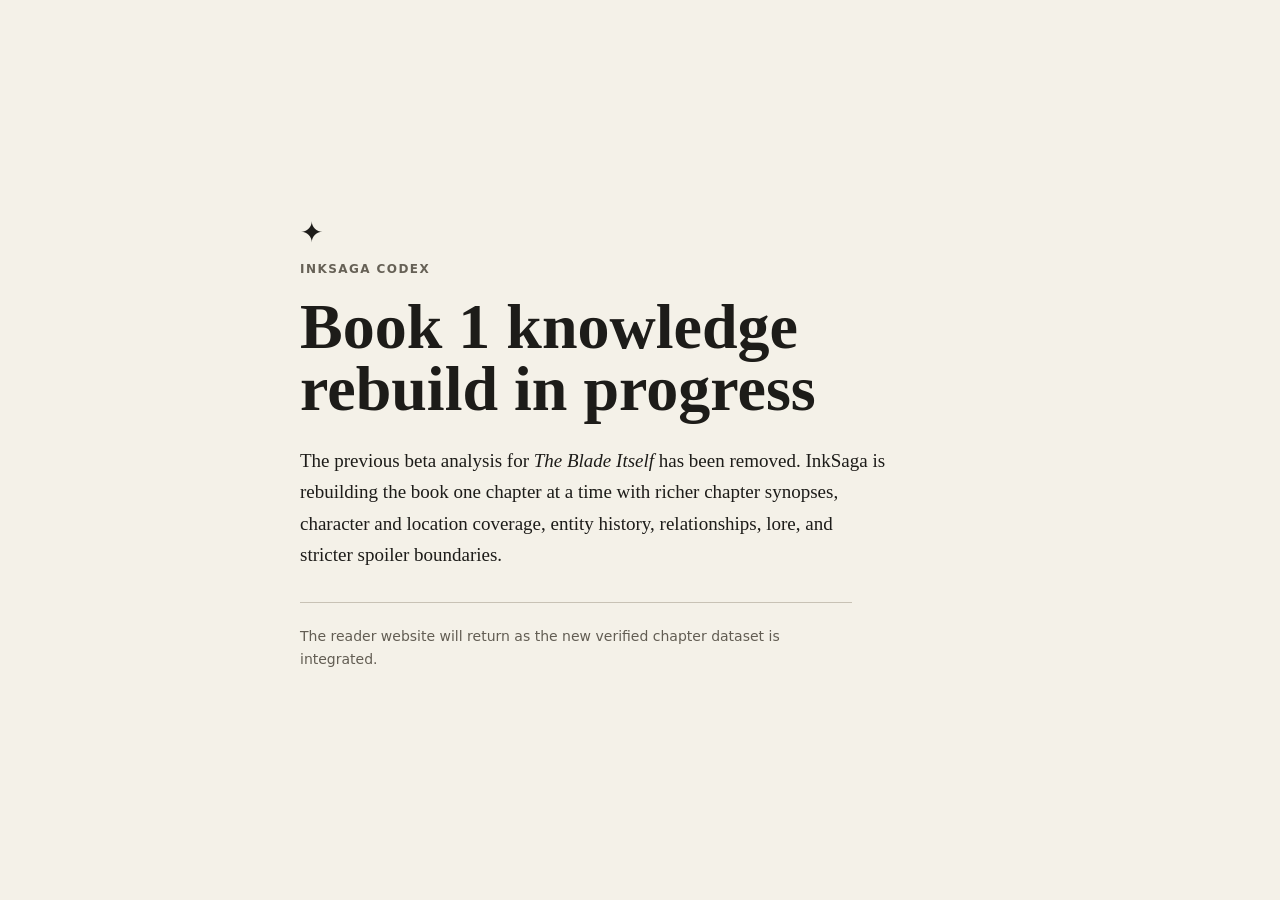
==== commit 1fda4038: "Clear stale Book 1 beta data" ====
--- a/index.html
+++ b/index.html
@@ -1 +1,28 @@
-<!DOCTYPE html><html lang="en"><head><meta charSet="utf-8"/><meta name="viewport" content="width=device-width, initial-scale=1"/><link rel="stylesheet" href="/inksaga-pages/_next/static/chunks/0qjomeeln8gn1.css" data-precedence="next"/><link rel="preload" as="script" fetchPriority="low" href="/inksaga-pages/_next/static/chunks/3l04zcqx63h3y.js"/><script src="/inksaga-pages/_next/static/chunks/04vu50kliqzx8.js" async=""></script><script src="/inksaga-pages/_next/static/chunks/08ttfj81-47mu.js" async=""></script><script src="/inksaga-pages/_next/static/chunks/turbopack-2ixqtjhfz7fp2.js" async=""></script><script src="/inksaga-pages/_next/static/chunks/3fntmmi971322.js" async="" crossorigin=""></script><script src="/inksaga-pages/_next/static/chunks/1zglambujzzfu.js" async="" crossorigin=""></script><title>InkSaga Codex — spoiler-safe book wiki</title><meta name="description" content="A progress-aware companion that reveals only what you have already read."/><script src="/inksaga-pages/_next/static/chunks/0cz1d0mv5g_q7.js" noModule=""></script></head><body><div hidden=""><!--$--><!--/$--></div><main class="app-shell"><header class="topbar"><a class="brand" href="#top" aria-label="InkSaga Codex home"><span class="brand-mark">✦</span><span><strong>InkSaga Codex</strong><small>Spoiler-safe wiki</small></span></a><nav class="topnav" aria-label="Knowledge categories"><button class="active">Characters</button><button class="">Places</button><button class="">Factions</button><button class="">Concepts</button></nav><label class="search"><span>⌕</span><input placeholder="Search what you know…" value=""/></label></header><aside class="sidebar"><section class="progress-card"><p class="eyebrow">Your progress</p><div class="book-mini"><div class="cover-placeholder">FL</div><div><strong>The Blade Itself</strong><small>Joe Abercrombie</small></div></div><label><span>Book</span><select><option value="1" selected="">1<!-- -->. <!-- -->The Blade Itself</option><option value="2" disabled="">2<!-- -->. <!-- -->Before They Are Hanged<!-- --> — coming</option><option value="3" disabled="">3<!-- -->. <!-- -->Last Argument of Kings<!-- --> — coming</option></select></label><label class="chapter-select"><span>Chapter</span><select><option value="1" selected="">1<!-- -->. <!-- -->The End</option><option value="2">2<!-- -->. <!-- -->The Survivors</option><option value="3">3<!-- -->. <!-- -->Questions</option><option value="4">4<!-- -->. <!-- -->No Choice at All</option><option value="5">5<!-- -->. <!-- -->Playing with Knives</option><option value="6">6<!-- -->. <!-- -->Teeth and Fingers</option><option value="7">7<!-- -->. <!-- -->The Wide and Barren North</option><option value="8">8<!-- -->. <!-- -->Fencing Practice</option><option value="9">9<!-- -->. <!-- -->The Morning Ritual</option><option value="10">10<!-- -->. <!-- -->First of the Magi</option><option value="11">11<!-- -->. <!-- -->The Good Man</option><option value="12">12<!-- -->. <!-- -->On the List</option><option value="13">13<!-- -->. <!-- -->An Offer and a Gift</option><option value="14">14<!-- -->. <!-- -->The King of the Northmen</option><option value="15">15<!-- -->. <!-- -->A Road Between Two Dentists</option><option value="16">16<!-- -->. <!-- -->Flatheads</option><option value="17">17<!-- -->. <!-- -->The Course of True Love</option><option value="18">18<!-- -->. <!-- -->How Dogs Are Trained</option><option value="19">19<!-- -->. <!-- -->Tea and Vengeance</option><option value="20">20<!-- -->. <!-- -->What Freedom Looks Like</option><option value="21">21<!-- -->. <!-- -->The King’s Justice</option><option value="22">22<!-- -->. <!-- -->Means of Escape</option><option value="23">23<!-- -->. <!-- -->Three Signs</option><option value="24">24<!-- -->. <!-- -->The Theatrical Outfitter’s</option><option value="25">25<!-- -->. <!-- -->Barbarians at the Gate</option><option value="26">26<!-- -->. <!-- -->Next</option><option value="27">27<!-- -->. <!-- -->Better than Death</option><option value="28">28<!-- -->. <!-- -->Sore Thumb</option><option value="29">29<!-- -->. <!-- -->Questions</option><option value="30">30<!-- -->. <!-- -->Nobility</option><option value="31">31<!-- -->. <!-- -->Dark Work</option><option value="32">32<!-- -->. <!-- -->Words and Dust</option><option value="33">33<!-- -->. <!-- -->The Remarkable Talents of Brother Longfoot</option><option value="34">34<!-- -->. <!-- -->Her Kind Fight Everything</option><option value="35">35<!-- -->. <!-- -->She Loves Me… Not</option><option value="36">36<!-- -->. <!-- -->The Seed</option><option value="37">37<!-- -->. <!-- -->Never Bet Against a Magus</option><option value="38">38<!-- -->. <!-- -->The Ideal Audience</option><option value="39">39<!-- -->. <!-- -->The House of the Maker</option><option value="40">40<!-- -->. <!-- -->Nobody’s Dog</option><option value="41">41<!-- -->. <!-- -->Each Man Worships Himself</option><option value="42">42<!-- -->. <!-- -->Old Friends</option><option value="43">43<!-- -->. <!-- -->Back to the Mud</option><option value="44">44<!-- -->. <!-- -->Misery</option><option value="45">45<!-- -->. <!-- -->The Bloody-Nine</option><option value="46">46<!-- -->. <!-- -->The Tools We Have</option></select></label><div class="chapter-row"><span>Chapter <!-- -->1</span><span>1<!-- --> / <!-- -->46</span></div><input aria-label="Reading chapter" class="range" type="range" min="1" max="46" value="1"/><div class="safe-note"><span>◈</span><p><strong>Spoiler shield active</strong><br/>Everything is filtered to the end of this chapter.</p></div></section><section class="browse"><p class="eyebrow">Characters you know</p><div class="entity-list"><button class="selected"><span class="avatar">LN</span><span><strong>Logen Ninefingers</strong><small>Character</small></span></button><button class=""><span class="avatar">D</span><span><strong>The Dogman</strong><small>Character</small></span></button></div></section></aside><section id="top" class="content"><article class="chapter-snapshot"><div><p class="eyebrow">Current chapter snapshot</p><h1>Chapter <!-- -->1<!-- --> · <!-- -->The End</h1><p>Logen flees a Shanka attack after losing contact with his companions. A fight at the edge of a gorge ends with Logen and one of the attackers falling into the ravine.</p></div><span class="knowledge-pill">◉ Safe through Book <!-- -->1<!-- -->, Chapter <!-- -->1</span></article><div class="breadcrumbs">The First Law <span>›</span> <!-- -->Characters<!-- --> <span>›</span> <!-- -->Logen Ninefingers</div><article class="hero-card"><div class="portrait"><span>LN</span></div><div class="hero-copy"><p class="eyebrow">Character</p><h1>Logen Ninefingers</h1><p class="aliases">Also known as <!-- -->Logen · Ninefingers</p><p class="summary">A hardened fighter and leader in the North, separated from his companions during a Shanka attack.</p><div class="knowledge-pill">◉ Known through Book <!-- -->1<!-- -->, Chapter <!-- -->1</div></div></article><div class="two-column"><article class="panel"><div class="section-title"><div><p class="eyebrow">Current knowledge</p><h2>What you know now</h2></div><span class="status-dot">Safe</span></div><div class="fact-grid"><div><span>Region</span><strong>The North</strong></div><div><span>Role</span><strong>Leader of a small band of fighters</strong></div></div><div class="locked-note"><span>⌁</span><div><strong>Future knowledge stays invisible</strong><p>There is more to discover, but future labels, names, counts and content are hidden.</p></div></div></article><article class="panel"><div class="section-title"><div><p class="eyebrow">Connections</p><h2>Relationships</h2></div><span>1</span></div><div class="relations"><div><span class="avatar small">D</span><div><strong>The Dogman</strong><small>Companion</small></div></div></div></article></div><article class="panel timeline-panel"><div class="section-title"><div><p class="eyebrow">Progressive knowledge</p><h2>How this profile has grown</h2></div></div><div class="timeline"><div class="milestone visible"><span class="dot">✓</span><strong>Ch. <!-- -->1</strong><small>First known</small></div><div class="milestone locked"><span class="dot"></span><strong>Future</strong><small>Keep reading</small></div></div></article><p class="editorial-note">source-reviewed beta<!-- --> · <!-- -->Concise derived summaries and structured knowledge for product testing; no source prose is included.</p></section></main><!--$--><!--/$--><script src="/inksaga-pages/_next/static/chunks/3l04zcqx63h3y.js" id="_R_" async=""></script><script>(self.__next_f=self.__next_f||[]).push([0])</script><script>self.__next_f.push([1,"1:\"$Sreact.fragment\"\n2:I[39756,[\"/inksaga-pages/_next/static/chunks/3fntmmi971322.js\"],\"default\"]\n3:I[37457,[\"/inksaga-pages/_next/static/chunks/3fntmmi971322.js\"],\"default\"]\n4:I[80605,[\"/inksaga-pages/_next/static/chunks/3fntmmi971322.js\",\"/inksaga-pages/_next/static/chunks/1zglambujzzfu.js\"],\"default\"]\n5:I[97367,[\"/inksaga-pages/_next/static/chunks/3fntmmi971322.js\"],\"OutletBoundary\"]\n6:\"$Sreact.suspense\"\n8:I[97367,[\"/inksaga-pages/_next/static/chunks/3fntmmi971322.js\"],\"ViewportBoundary\"]\na:I[97367,[\"/inksaga-pages/_next/static/chunks/3fntmmi971322.js\"],\"MetadataBoundary\"]\nc:I[68027,[\"/inksaga-pages/_next/static/chunks/3fntmmi971322.js\"],\"default\",1]\n:HL[\"/inksaga-pages/_next/static/chunks/0qjomeeln8gn1.css\",\"style\"]\n0:{\"P\":null,\"c\":[\"\",\"\"],\"q\":\"\",\"i\":false,\"f\":[[[\"\",{\"children\":[\"__PAGE__\",{},\"$undefined\",\"$undefined\",4608]},\"$undefined\",\"$undefined\",4624],[[\"$\",\"$1\",\"c\",{\"children\":[[[\"$\",\"link\",\"0\",{\"rel\":\"stylesheet\",\"href\":\"/inksaga-pages/_next/static/chunks/0qjomeeln8gn1.css\",\"precedence\":\"next\",\"crossOrigin\":\"$undefined\",\"nonce\":\"$undefined\"}],[\"$\",\"script\",\"script-0\",{\"src\":\"/inksaga-pages/_next/static/chunks/3fntmmi971322.js\",\"async\":true,\"nonce\":\"$undefined\"}]],[\"$\",\"html\",null,{\"lang\":\"en\",\"children\":[\"$\",\"body\",null,{\"children\":[\"$\",\"$L2\",null,{\"parallelRouterKey\":\"children\",\"error\":\"$undefined\",\"errorStyles\":\"$undefined\",\"errorScripts\":\"$undefined\",\"template\":[\"$\",\"$L3\",null,{}],\"templateStyles\":\"$undefined\",\"templateScripts\":\"$undefined\",\"notFound\":[[[\"$\",\"title\",null,{\"children\":\"404: This page could not be found.\"}],[\"$\",\"div\",null,{\"style\":{\"fontFamily\":\"system-ui,\\\"Segoe UI\\\",Roboto,Helvetica,Arial,sans-serif,\\\"Apple Color Emoji\\\",\\\"Segoe UI Emoji\\\"\",\"height\":\"100vh\",\"textAlign\":\"center\",\"display\":\"flex\",\"flexDirection\":\"column\",\"alignItems\":\"center\",\"justifyContent\":\"center\"},\"children\":[\"$\",\"div\",null,{\"children\":[[\"$\",\"style\",null,{\"dangerouslySetInnerHTML\":{\"__html\":\"body{color:#000;background:#fff;margin:0}.next-error-h1{border-right:1px solid rgba(0,0,0,.3)}@media (prefers-color-scheme:dark){body{color:#fff;background:#000}.next-error-h1{border-right:1px solid rgba(255,255,255,.3)}}\"}}],[\"$\",\"h1\",null,{\"className\":\"next-error-h1\",\"style\":{\"display\":\"inline-block\",\"margin\":\"0 20px 0 0\",\"padding\":\"0 23px 0 0\",\"fontSize\":24,\"fontWeight\":500,\"verticalAlign\":\"top\",\"lineHeight\":\"49px\"},\"children\":404}],[\"$\",\"div\",null,{\"style\":{\"display\":\"inline-block\"},\"children\":[\"$\",\"h2\",null,{\"style\":{\"fontSize\":14,\"fontWeight\":400,\"lineHeight\":\"49px\",\"margin\":0},\"children\":\"This page could not be found.\"}]}]]}]}]],[]],\"forbidden\":\"$undefined\",\"unauthorized\":\"$undefined\"}]}]}]]}],{\"children\":[[\"$\",\"$1\",\"c\",{\"children\":[[\"$\",\"$L4\",null,{}],[[\"$\",\"script\",\"script-0\",{\"src\":\"/inksaga-pages/_next/static/chunks/1zglambujzzfu.js\",\"async\":true,\"nonce\":\"$undefined\"}]],[\"$\",\"$L5\",null,{\"children\":[\"$\",\"$6\",null,{\"name\":\"Next.MetadataOutlet\",\"children\":\"$@7\"}]}]]}],{},null,false,null]},null,false,null],[\"$\",\"$1\",\"h\",{\"children\":[null,[\"$\",\"$L8\",null,{\"children\":\"$L9\"}],[\"$\",\"div\",null,{\"hidden\":true,\"children\":[\"$\",\"$La\",null,{\"children\":[\"$\",\"$6\",null,{\"name\":\"Next.Metadata\",\"children\":\"$Lb\"}]}]}],null]}],false]],\"m\":\"$undefined\",\"G\":[\"$c\",[[\"$\",\"link\",\"0\",{\"rel\":\"stylesheet\",\"href\":\"/inksaga-pages/_next/static/chunks/0qjomeeln8gn1.css\",\"precedence\":\"next\",\"crossOrigin\":\"$undefined\",\"nonce\":\"$undefined\"}]]],\"S\":true,\"h\":null,\"r\":\"$undefined\",\"s\":\"$undefined\",\"a\":\"$undefined\",\"l\":\"$undefined\",\"p\":\"$undefined\",\"d\":\"$undefined\",\"b\":\"OkyvNDmVnbNPQ8-W-Po98\"}\n9:[[\"$\",\"meta\",\"0\",{\"charSet\":\"utf-8\"}],[\"$\",\"meta\",\"1\",{\"name\":\"viewport\",\"content\":\"width=device-width, initial-scale=1\"}]]\n7:null\nb:[[\"$\",\"title\",\"0\",{\"children\":\"InkSaga Codex — spoiler-safe book wiki\"}],[\"$\",\"meta\",\"1\",{\"name\":\"description\",\"content\":\"A progress-aware companion that reveals only what you have already read.\"}]]\n"])</script></body></html>+<!doctype html>
+<html lang="en">
+<head>
+  <meta charset="utf-8">
+  <meta name="viewport" content="width=device-width, initial-scale=1">
+  <title>InkSaga Codex — rebuilding Book 1</title>
+  <meta name="description" content="InkSaga is rebuilding The Blade Itself chapter knowledge from a new spoiler-safe chapter-by-chapter dataset.">
+  <style>
+    :root { color-scheme: light; font-family: Georgia, "Times New Roman", serif; background: #f4f1e8; color: #1d1c19; }
+    body { margin: 0; min-height: 100vh; display: grid; place-items: center; }
+    main { width: min(680px, calc(100% - 48px)); padding: 56px 0; }
+    .mark { font-size: 28px; }
+    .eyebrow { font: 600 12px/1.4 system-ui, sans-serif; letter-spacing: .12em; text-transform: uppercase; color: #666156; }
+    h1 { font-size: clamp(38px, 8vw, 64px); line-height: .98; margin: 18px 0 24px; font-weight: 600; }
+    p { font-size: 19px; line-height: 1.65; max-width: 62ch; }
+    .note { margin-top: 32px; padding-top: 22px; border-top: 1px solid #c8c2b5; font: 14px/1.6 system-ui, sans-serif; color: #625d53; }
+  </style>
+</head>
+<body>
+  <main>
+    <div class="mark">✦</div>
+    <p class="eyebrow">InkSaga Codex</p>
+    <h1>Book 1 knowledge rebuild in progress</h1>
+    <p>The previous beta analysis for <em>The Blade Itself</em> has been removed. InkSaga is rebuilding the book one chapter at a time with richer chapter synopses, character and location coverage, entity history, relationships, lore, and stricter spoiler boundaries.</p>
+    <p class="note">The reader website will return as the new verified chapter dataset is integrated.</p>
+  </main>
+</body>
+</html>
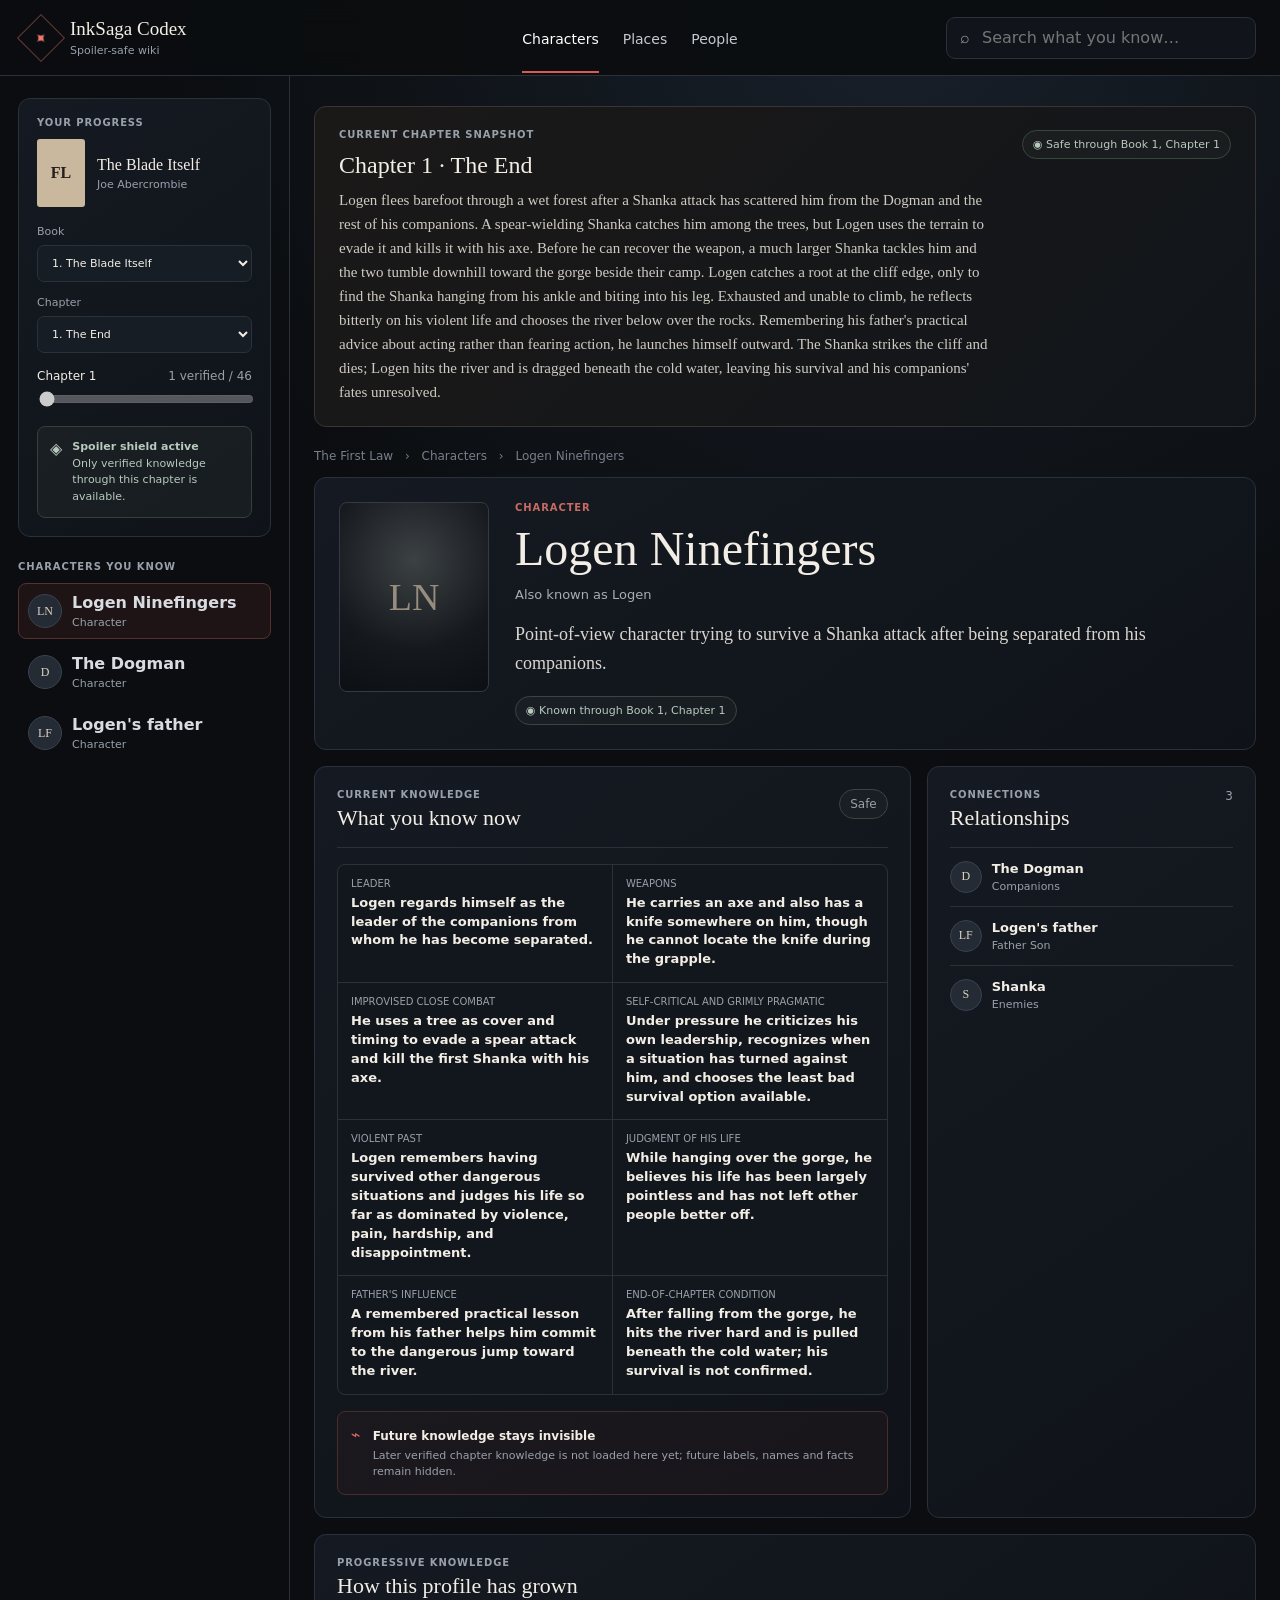
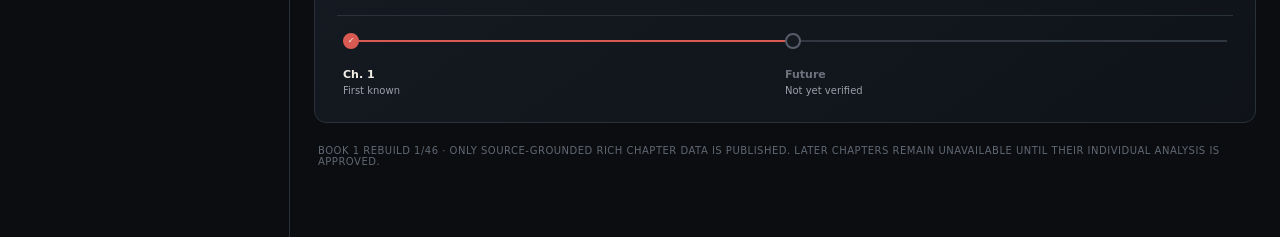
==== commit fe633de8: "Publish verified Book 1 Chapter 1" ====
--- a/index.html
+++ b/index.html
@@ -3,26 +3,52 @@
 <head>
   <meta charset="utf-8">
   <meta name="viewport" content="width=device-width, initial-scale=1">
-  <title>InkSaga Codex — rebuilding Book 1</title>
-  <meta name="description" content="InkSaga is rebuilding The Blade Itself chapter knowledge from a new spoiler-safe chapter-by-chapter dataset.">
+  <title>InkSaga Codex — spoiler-safe book wiki</title>
+  <meta name="description" content="A progress-aware companion that reveals only source-grounded knowledge you have already read.">
   <style>
-    :root { color-scheme: light; font-family: Georgia, "Times New Roman", serif; background: #f4f1e8; color: #1d1c19; }
-    body { margin: 0; min-height: 100vh; display: grid; place-items: center; }
-    main { width: min(680px, calc(100% - 48px)); padding: 56px 0; }
-    .mark { font-size: 28px; }
-    .eyebrow { font: 600 12px/1.4 system-ui, sans-serif; letter-spacing: .12em; text-transform: uppercase; color: #666156; }
-    h1 { font-size: clamp(38px, 8vw, 64px); line-height: .98; margin: 18px 0 24px; font-weight: 600; }
-    p { font-size: 19px; line-height: 1.65; max-width: 62ch; }
-    .note { margin-top: 32px; padding-top: 22px; border-top: 1px solid #c8c2b5; font: 14px/1.6 system-ui, sans-serif; color: #625d53; }
+    :root{--bg:#0b0d10;--panel:#131820;--panel2:#171d25;--line:#29313b;--text:#f3eee5;--muted:#98a0ab;--accent:#d85a52;--safe:#b8c9bd;--serif:Georgia,"Times New Roman",serif;--sans:Inter,system-ui,sans-serif}*{box-sizing:border-box}html{background:var(--bg);scroll-behavior:smooth}body{margin:0;color:var(--text);background:radial-gradient(circle at 70% 0,#18202a 0,var(--bg) 36%);font-family:var(--sans)}button,input,select{font:inherit}button{cursor:pointer}a{color:inherit;text-decoration:none}.app-shell{min-height:100vh;display:grid;grid-template-columns:290px 1fr;grid-template-rows:76px auto}.topbar{grid-column:1/-1;display:grid;grid-template-columns:290px 1fr 310px;align-items:center;padding:0 24px;border-bottom:1px solid var(--line);position:sticky;top:0;z-index:5;background:#0b0d10ed;backdrop-filter:blur(14px)}.brand{display:flex;align-items:center;gap:12px}.brand-mark{width:34px;height:34px;display:grid;place-items:center;border:1px solid #6b3936;color:#ee7770;transform:rotate(45deg)}.brand span:last-child,.book-mini>div:last-child,.entity-list button>span:last-child,.relations>div>div{display:flex;flex-direction:column;gap:4px}.brand strong{font:19px var(--serif)}.brand small,.book-mini small,.entity-list small,.relations small{color:var(--muted);font-size:11px}.topnav{display:flex;justify-content:center;gap:24px;font-size:14px;color:#c5c9cf;overflow-x:auto}.topnav button{padding:29px 0 24px;border:0;border-bottom:2px solid transparent;background:transparent;color:inherit;white-space:nowrap}.topnav button:hover{color:#fff}.topnav .active{border-color:var(--accent);color:white}.search{height:42px;display:flex;gap:10px;align-items:center;padding:0 13px;border:1px solid var(--line);border-radius:9px;background:#11151b;color:var(--muted)}.search input{width:100%;border:0;outline:0;background:transparent;color:var(--text)}.sidebar{padding:22px 18px;border-right:1px solid var(--line)}.progress-card,.hero-card,.panel,.chapter-snapshot{border:1px solid var(--line);border-radius:12px;background:linear-gradient(145deg,#151a22,#0f1319)}.progress-card{padding:18px}.eyebrow{margin:0 0 11px;color:var(--muted);font-size:10px;font-weight:700;letter-spacing:.09em;text-transform:uppercase}.book-mini{display:flex;align-items:center;gap:12px;margin-bottom:18px}.book-mini strong{font:16px var(--serif)}.cover-placeholder{width:48px;height:68px;display:grid;place-items:center;border-radius:3px;background:#c9b89d;color:#241f1a;font:bold 16px var(--serif)}.progress-card label{display:grid;gap:7px;color:var(--muted);font-size:11px}.chapter-select{margin-top:14px}select{width:100%;padding:10px;border:1px solid var(--line);border-radius:7px;background:var(--panel2);color:var(--text)}.chapter-row{display:flex;justify-content:space-between;margin:16px 0 6px;font-size:12px}.chapter-row span:last-child{color:var(--muted)}.range{width:100%;accent-color:var(--accent)}.safe-note{display:flex;gap:10px;margin-top:15px;padding:12px;border:1px solid #344139;border-radius:8px;background:#708b7814;color:var(--safe)}.safe-note p{margin:0;font-size:11px;line-height:1.5}.browse{padding-top:24px}.entity-list{display:grid;gap:5px}.entity-list button{display:flex;align-items:center;gap:10px;width:100%;padding:9px;border:1px solid transparent;border-radius:8px;background:transparent;color:#d8dbe0;text-align:left}.entity-list button:hover{background:var(--panel2)}.entity-list button.selected{border-color:#55312f;background:#d85a5217}.avatar{width:34px;height:34px;display:grid;place-items:center;flex:0 0 auto;border:1px solid #39424e;border-radius:50%;background:#242b34;color:#ddd2c3;font:12px var(--serif)}.avatar.small{width:32px;height:32px}.empty-search,.muted{color:var(--muted);font-size:12px;line-height:1.55}.content{width:min(1120px,calc(100% - 48px));margin:0 auto;padding:30px 0 70px}.chapter-snapshot{display:flex;align-items:flex-start;justify-content:space-between;gap:28px;margin-bottom:22px;padding:22px 24px;border-color:#3b3430;background:linear-gradient(135deg,#1b1918,#11151a)}.chapter-snapshot h1{margin:0 0 8px;font:500 24px/1.2 var(--serif)}.chapter-snapshot p:not(.eyebrow){max-width:780px;margin:0;color:#cfcac2;font:15px/1.6 var(--serif)}.chapter-snapshot .knowledge-pill{flex:0 0 auto;margin-top:1px}.breadcrumbs{margin-bottom:14px;color:#777f89;font-size:12px}.breadcrumbs span{margin:0 8px}.hero-card{display:grid;grid-template-columns:150px 1fr;gap:26px;padding:24px}.portrait{height:190px;display:grid;place-items:center;border:1px solid #333a43;border-radius:8px;background:radial-gradient(circle at 50% 30%,#3c4144,#15191d 60%,#0c0f13)}.portrait span{color:#978c7e;font:38px var(--serif)}.hero-copy{align-self:center}.hero-copy .eyebrow{color:#c66a63}.hero-copy h1{margin:0;font:500 clamp(34px,4vw,48px)/1.05 var(--serif)}.aliases{color:#a7adb5;font-size:13px}.summary{max-width:730px;color:#dad6cf;font:18px/1.6 var(--serif)}.knowledge-pill,.status-dot{display:inline-flex;padding:7px 10px;border:1px solid #38473d;border-radius:999px;background:#708b780f;color:var(--safe);font-size:11px}.two-column{display:grid;grid-template-columns:1.45fr .8fr;gap:16px;margin-top:16px}.panel{padding:22px}.section-title{display:flex;justify-content:space-between;align-items:start;padding-bottom:16px;border-bottom:1px solid var(--line)}.section-title .eyebrow{margin-bottom:5px}.section-title h2{margin:0;font:500 22px var(--serif)}.section-title>span{color:var(--muted);font-size:12px}.fact-grid{display:grid;grid-template-columns:1fr 1fr;gap:1px;margin-top:16px;border:1px solid var(--line);border-radius:8px;overflow:hidden;background:var(--line)}.fact-grid>div{display:flex;flex-direction:column;gap:5px;padding:13px;background:#12171d}.fact-grid span{color:var(--muted);font-size:10px;text-transform:uppercase}.fact-grid strong{font-size:13px;line-height:1.45}.locked-note{display:flex;gap:12px;margin-top:16px;padding:13px;border:1px solid #4b2c2b;border-radius:8px;background:#7d312d14}.locked-note>span{color:#d66b64}.locked-note strong{font-size:12px}.locked-note p{margin:4px 0 0;color:var(--muted);font-size:11px;line-height:1.5}.relations>div{display:flex;align-items:center;gap:10px;padding:13px 0;border-bottom:1px solid var(--line)}.relations>div:last-child{border-bottom:0}.relations strong{font-size:13px}.timeline-panel{margin-top:16px}.timeline{display:flex;padding:24px 6px 4px;overflow-x:auto}.milestone{flex:1;min-width:120px;position:relative;padding:26px 12px 0 0;border-top:2px solid #303741}.milestone .dot{position:absolute;top:-9px;width:16px;height:16px;display:grid;place-items:center;border:2px solid #555e69;border-radius:50%;background:#151a20;font-size:8px}.milestone.visible{border-color:var(--accent)}.milestone.visible .dot{border-color:var(--accent);background:var(--accent)}.milestone strong,.milestone small{display:block}.milestone strong{font-size:11px}.milestone small{margin-top:4px;color:var(--muted);font-size:10px}.milestone.locked{color:#6b737d}.editorial-note{margin:22px 4px 0;color:#606873;font-size:10px;text-transform:uppercase;letter-spacing:.05em}@media(max-width:1000px){.app-shell{grid-template-columns:240px 1fr}.topbar{grid-template-columns:240px 1fr 250px}.topnav{gap:14px}.two-column{grid-template-columns:1fr}.chapter-snapshot{display:block}.chapter-snapshot .knowledge-pill{margin-top:14px}}@media(max-width:760px){.app-shell{display:block}.topbar{min-height:68px;height:auto;grid-template-columns:1fr auto;padding:12px 16px;row-gap:8px}.topnav{grid-column:1/-1;justify-content:flex-start;gap:22px}.topnav button{padding:8px 0 10px}.search{width:190px}.sidebar{border-right:0;border-bottom:1px solid var(--line)}.entity-list{grid-template-columns:repeat(2,minmax(0,1fr))}.content{width:calc(100% - 28px);padding-top:18px}.hero-card{grid-template-columns:82px 1fr;gap:16px;padding:16px}.portrait{height:110px}.summary{font-size:15px}.fact-grid{grid-template-columns:1fr}}@media(max-width:520px){.search{display:none}.topbar{grid-template-columns:1fr}.entity-list{grid-template-columns:1fr}.chapter-snapshot{padding:17px}.chapter-snapshot h1{font-size:21px}.hero-card{grid-template-columns:1fr}.portrait{display:none}.content{width:calc(100% - 22px)}.panel{padding:16px}}
   </style>
 </head>
 <body>
-  <main>
-    <div class="mark">✦</div>
-    <p class="eyebrow">InkSaga Codex</p>
-    <h1>Book 1 knowledge rebuild in progress</h1>
-    <p>The previous beta analysis for <em>The Blade Itself</em> has been removed. InkSaga is rebuilding the book one chapter at a time with richer chapter synopses, character and location coverage, entity history, relationships, lore, and stricter spoiler boundaries.</p>
-    <p class="note">The reader website will return as the new verified chapter dataset is integrated.</p>
-  </main>
+<main class="app-shell">
+  <header class="topbar">
+    <a class="brand" href="#top"><span class="brand-mark">✦</span><span><strong>InkSaga Codex</strong><small>Spoiler-safe wiki</small></span></a>
+    <nav class="topnav" id="nav"></nav>
+    <label class="search"><span>⌕</span><input id="search" placeholder="Search what you know…"></label>
+  </header>
+  <aside class="sidebar">
+    <section class="progress-card">
+      <p class="eyebrow">Your progress</p>
+      <div class="book-mini"><div class="cover-placeholder">FL</div><div><strong>The Blade Itself</strong><small>Joe Abercrombie</small></div></div>
+      <label><span>Book</span><select><option>1. The Blade Itself</option><option disabled>2. Before They Are Hanged — coming</option><option disabled>3. Last Argument of Kings — coming</option></select></label>
+      <label class="chapter-select"><span>Chapter</span><select><option>1. The End</option><option disabled>2–46. Analysis pending</option></select></label>
+      <div class="chapter-row"><span>Chapter 1</span><span>1 verified / 46</span></div>
+      <input class="range" type="range" min="1" max="1" value="1" disabled>
+      <div class="safe-note"><span>◈</span><p><strong>Spoiler shield active</strong><br>Only verified knowledge through this chapter is available.</p></div>
+    </section>
+    <section class="browse"><p class="eyebrow" id="browse-title">Characters you know</p><div class="entity-list" id="entity-list"></div></section>
+  </aside>
+  <section id="top" class="content">
+    <article class="chapter-snapshot"><div><p class="eyebrow">Current chapter snapshot</p><h1>Chapter 1 · The End</h1><p>Logen flees barefoot through a wet forest after a Shanka attack has scattered him from the Dogman and the rest of his companions. A spear-wielding Shanka catches him among the trees, but Logen uses the terrain to evade it and kills it with his axe. Before he can recover the weapon, a much larger Shanka tackles him and the two tumble downhill toward the gorge beside their camp. Logen catches a root at the cliff edge, only to find the Shanka hanging from his ankle and biting into his leg. Exhausted and unable to climb, he reflects bitterly on his violent life and chooses the river below over the rocks. Remembering his father's practical advice about acting rather than fearing action, he launches himself outward. The Shanka strikes the cliff and dies; Logen hits the river and is dragged beneath the cold water, leaving his survival and his companions' fates unresolved.</p></div><span class="knowledge-pill">◉ Safe through Book 1, Chapter 1</span></article>
+    <div id="profile"></div>
+    <p class="editorial-note">Book 1 rebuild 1/46 · Only source-grounded rich chapter data is published. Later chapters remain unavailable until their individual analysis is approved.</p>
+  </section>
+</main>
+<script>
+const profiles=[
+{id:'logen',category:'Character',name:'Logen Ninefingers',aliases:['Logen'],summary:'Point-of-view character trying to survive a Shanka attack after being separated from his companions.',facts:[['Leader','Logen regards himself as the leader of the companions from whom he has become separated.'],['Weapons','He carries an axe and also has a knife somewhere on him, though he cannot locate the knife during the grapple.'],['Improvised close combat','He uses a tree as cover and timing to evade a spear attack and kill the first Shanka with his axe.'],['Self-critical and grimly pragmatic','Under pressure he criticizes his own leadership, recognizes when a situation has turned against him, and chooses the least bad survival option available.'],['Violent past','Logen remembers having survived other dangerous situations and judges his life so far as dominated by violence, pain, hardship, and disappointment.'],['Judgment of his life','While hanging over the gorge, he believes his life has been largely pointless and has not left other people better off.'],["Father's influence",'A remembered practical lesson from his father helps him commit to the dangerous jump toward the river.'],['End-of-chapter condition','After falling from the gorge, he hits the river hard and is pulled beneath the cold water; his survival is not confirmed.']],relations:[['dogman','The Dogman','Companions'],['father',"Logen's father",'Father Son'],['shanka','Shanka','Enemies']]},
+{id:'dogman',category:'Character',name:'The Dogman',aliases:[],summary:'A companion who was with Logen shortly before the chapter opens but has become separated from him.',facts:[["With Logen's group",'The Dogman is traveling or fighting alongside Logen when the Shanka attack scatters them.'],['Separated','Logen has lost sight of the Dogman and does not know where he is.']],relations:[]},
+{id:'father',category:'Character',name:"Logen's father",aliases:[],summary:"Remembered family figure whose advice influences Logen's decision at the gorge.",facts:[['Relationship to Logen','He is Logen\'s father.'],['Practical maxim','Logen remembers his father teaching that it is better to act on a necessary task than remain trapped in fear of doing it.']],relations:[]},
+{id:'gorge',category:'Place',name:'gorge',aliases:[],summary:'The deep cliff beside the camp that turns the grapple into a potentially fatal fall.',facts:[['Physical features','The gorge is very deep, with steep rocky sides and occasional trees rooted in cracks.'],['Camp defense',"Logen's group chose to camp near the gorge because they thought it would prevent an approach from behind, but the cliff becomes a hazard during the fight."]],relations:[]},
+{id:'river',category:'Place',name:'river',aliases:[],summary:'The fast water at the bottom of the gorge that Logen chooses as his only plausible escape route.',facts:[['Conditions','The river runs far below the cliff through jagged rock, with fast turbulent water.'],['Logen enters the river','Logen falls into the river at the end of the chapter and is pulled under.']],relations:[]},
+{id:'shanka',category:'People',name:'Shanka',aliases:['Flatheads'],summary:'Hostile people attacking Logen and his scattered companions.',facts:[['Names','The terms Shanka and Flathead are used for the same hostile people in this chapter.'],["Hostility toward Logen's group",'Shanka are surrounding and attacking Logen\'s group; Logen treats them as established enemies.'],["Logen's view of Shanka behavior",'Logen believes a Shanka may keep trying to kill an enemy even when self-preservation would argue against it.']],relations:[]}
+];
+const categories=['Character','Place','People'];let category='Character',selected='logen';const esc=s=>String(s).replace(/[&<>"']/g,c=>({'&':'&amp;','<':'&lt;','>':'&gt;','"':'&quot;',"'":'&#39;'}[c]));const plural=c=>c==='People'?'People':c+'s';const initials=n=>n.split(' ').filter(x=>!['the','of','dan'].includes(x.toLowerCase())).slice(0,2).map(x=>x[0]).join('').toUpperCase();
+function renderNav(){document.getElementById('nav').innerHTML=categories.map(c=>`<button class="${c===category?'active':''}" data-cat="${c}">${plural(c)}</button>`).join('');document.querySelectorAll('[data-cat]').forEach(b=>b.onclick=()=>{category=b.dataset.cat;selected=(profiles.find(p=>p.category===category)||{}).id||selected;document.getElementById('search').value='';render();});}
+function filtered(){const q=document.getElementById('search').value.trim().toLowerCase();return profiles.filter(p=>q?[p.name,...p.aliases].some(n=>n.toLowerCase().includes(q)):p.category===category)}
+function renderList(){const list=filtered();document.getElementById('browse-title').textContent=document.getElementById('search').value.trim()?'Safe search results':`${plural(category)} you know`;document.getElementById('entity-list').innerHTML=list.length?list.map(p=>`<button class="${p.id===selected?'selected':''}" data-id="${p.id}"><span class="avatar">${initials(p.name)}</span><span><strong>${esc(p.name)}</strong><small>${p.category}</small></span></button>`).join(''):'<p class="empty-search">No spoiler-safe matches yet.</p>';document.querySelectorAll('[data-id]').forEach(b=>b.onclick=()=>{selected=b.dataset.id;const p=profiles.find(x=>x.id===selected);category=p.category;render();});if(list.length&&!list.some(p=>p.id===selected)){selected=list[0].id;}}
+function renderProfile(){const p=profiles.find(x=>x.id===selected)||profiles[0];const facts=p.facts.map(f=>`<div><span>${esc(f[0])}</span><strong>${esc(f[1])}</strong></div>`).join('');const rels=p.relations.length?p.relations.map(r=>`<div data-rel="${r[0]}"><span class="avatar small">${initials(r[1])}</span><div><strong>${esc(r[1])}</strong><small>${esc(r[2])}</small></div></div>`).join(''):'<p class="muted">No relationships are safely established at this point.</p>';document.getElementById('profile').innerHTML=`<div class="breadcrumbs">The First Law <span>›</span> ${plural(p.category)} <span>›</span> ${esc(p.name)}</div><article class="hero-card"><div class="portrait"><span>${initials(p.name)}</span></div><div class="hero-copy"><p class="eyebrow">${p.category}</p><h1>${esc(p.name)}</h1>${p.aliases.length?`<p class="aliases">Also known as ${p.aliases.map(esc).join(' · ')}</p>`:''}<p class="summary">${esc(p.summary)}</p><div class="knowledge-pill">◉ Known through Book 1, Chapter 1</div></div></article><div class="two-column"><article class="panel"><div class="section-title"><div><p class="eyebrow">Current knowledge</p><h2>What you know now</h2></div><span class="status-dot">Safe</span></div><div class="fact-grid">${facts}</div><div class="locked-note"><span>⌁</span><div><strong>Future knowledge stays invisible</strong><p>Later verified chapter knowledge is not loaded here yet; future labels, names and facts remain hidden.</p></div></div></article><article class="panel"><div class="section-title"><div><p class="eyebrow">Connections</p><h2>Relationships</h2></div><span>${p.relations.length}</span></div><div class="relations">${rels}</div></article></div><article class="panel timeline-panel"><div class="section-title"><div><p class="eyebrow">Progressive knowledge</p><h2>How this profile has grown</h2></div></div><div class="timeline"><div class="milestone visible"><span class="dot">✓</span><strong>Ch. 1</strong><small>First known</small></div><div class="milestone locked"><span class="dot"></span><strong>Future</strong><small>Not yet verified</small></div></div></article>`;document.querySelectorAll('[data-rel]').forEach(el=>el.onclick=()=>{selected=el.dataset.rel;category=profiles.find(x=>x.id===selected).category;render();});}
+function render(){renderNav();renderList();renderProfile()}document.getElementById('search').addEventListener('input',()=>{const list=filtered();if(list.length)selected=list[0].id;renderList();renderProfile();});render();
+</script>
 </body>
 </html>
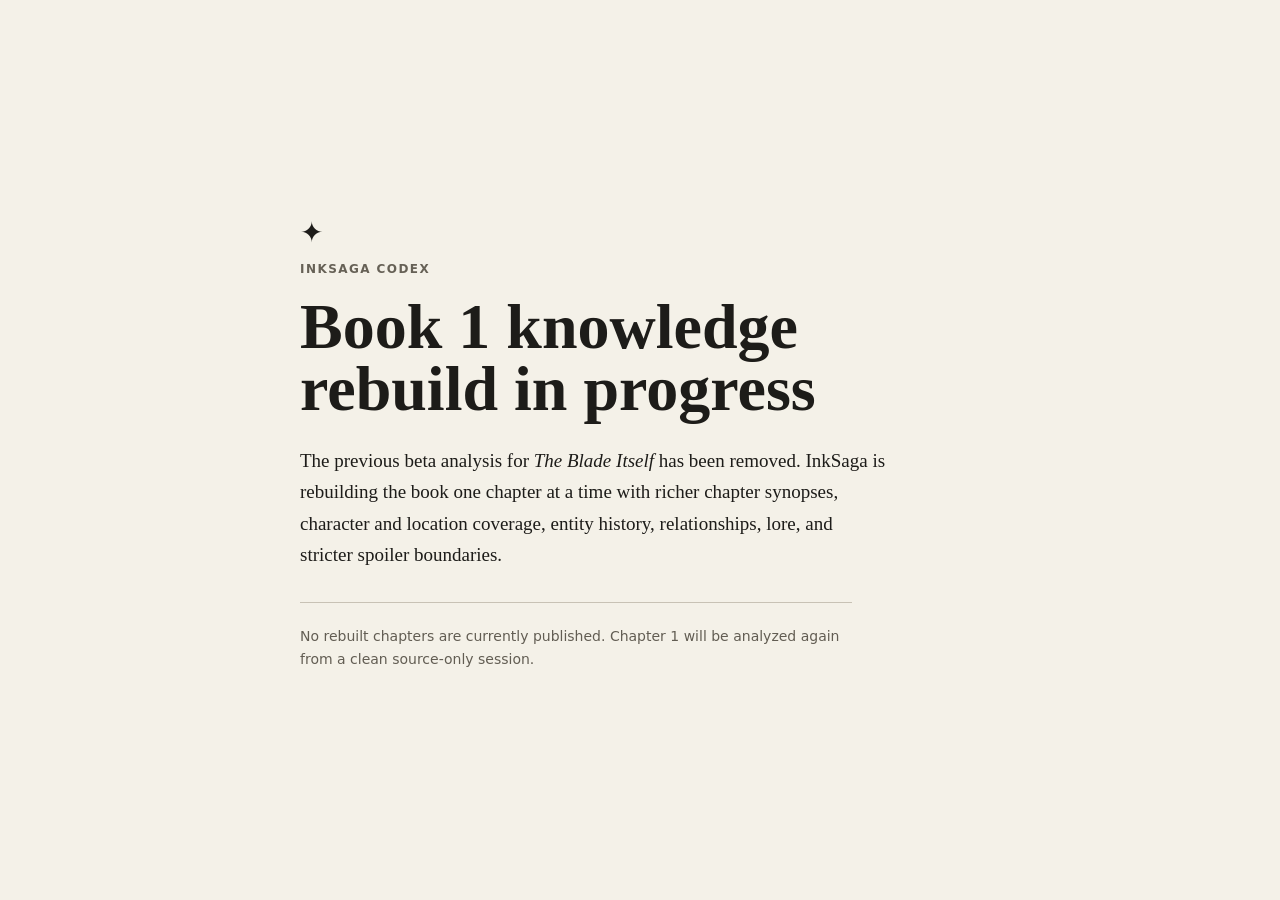
==== commit 1ee670de: "Reset public Book 1 rebuild before Chapter 1 restart" ====
--- a/index.html
+++ b/index.html
@@ -3,52 +3,26 @@
 <head>
   <meta charset="utf-8">
   <meta name="viewport" content="width=device-width, initial-scale=1">
-  <title>InkSaga Codex — spoiler-safe book wiki</title>
-  <meta name="description" content="A progress-aware companion that reveals only source-grounded knowledge you have already read.">
+  <title>InkSaga Codex — rebuilding Book 1</title>
+  <meta name="description" content="InkSaga is rebuilding The Blade Itself chapter knowledge from a new spoiler-safe chapter-by-chapter dataset.">
   <style>
-    :root{--bg:#0b0d10;--panel:#131820;--panel2:#171d25;--line:#29313b;--text:#f3eee5;--muted:#98a0ab;--accent:#d85a52;--safe:#b8c9bd;--serif:Georgia,"Times New Roman",serif;--sans:Inter,system-ui,sans-serif}*{box-sizing:border-box}html{background:var(--bg);scroll-behavior:smooth}body{margin:0;color:var(--text);background:radial-gradient(circle at 70% 0,#18202a 0,var(--bg) 36%);font-family:var(--sans)}button,input,select{font:inherit}button{cursor:pointer}a{color:inherit;text-decoration:none}.app-shell{min-height:100vh;display:grid;grid-template-columns:290px 1fr;grid-template-rows:76px auto}.topbar{grid-column:1/-1;display:grid;grid-template-columns:290px 1fr 310px;align-items:center;padding:0 24px;border-bottom:1px solid var(--line);position:sticky;top:0;z-index:5;background:#0b0d10ed;backdrop-filter:blur(14px)}.brand{display:flex;align-items:center;gap:12px}.brand-mark{width:34px;height:34px;display:grid;place-items:center;border:1px solid #6b3936;color:#ee7770;transform:rotate(45deg)}.brand span:last-child,.book-mini>div:last-child,.entity-list button>span:last-child,.relations>div>div{display:flex;flex-direction:column;gap:4px}.brand strong{font:19px var(--serif)}.brand small,.book-mini small,.entity-list small,.relations small{color:var(--muted);font-size:11px}.topnav{display:flex;justify-content:center;gap:24px;font-size:14px;color:#c5c9cf;overflow-x:auto}.topnav button{padding:29px 0 24px;border:0;border-bottom:2px solid transparent;background:transparent;color:inherit;white-space:nowrap}.topnav button:hover{color:#fff}.topnav .active{border-color:var(--accent);color:white}.search{height:42px;display:flex;gap:10px;align-items:center;padding:0 13px;border:1px solid var(--line);border-radius:9px;background:#11151b;color:var(--muted)}.search input{width:100%;border:0;outline:0;background:transparent;color:var(--text)}.sidebar{padding:22px 18px;border-right:1px solid var(--line)}.progress-card,.hero-card,.panel,.chapter-snapshot{border:1px solid var(--line);border-radius:12px;background:linear-gradient(145deg,#151a22,#0f1319)}.progress-card{padding:18px}.eyebrow{margin:0 0 11px;color:var(--muted);font-size:10px;font-weight:700;letter-spacing:.09em;text-transform:uppercase}.book-mini{display:flex;align-items:center;gap:12px;margin-bottom:18px}.book-mini strong{font:16px var(--serif)}.cover-placeholder{width:48px;height:68px;display:grid;place-items:center;border-radius:3px;background:#c9b89d;color:#241f1a;font:bold 16px var(--serif)}.progress-card label{display:grid;gap:7px;color:var(--muted);font-size:11px}.chapter-select{margin-top:14px}select{width:100%;padding:10px;border:1px solid var(--line);border-radius:7px;background:var(--panel2);color:var(--text)}.chapter-row{display:flex;justify-content:space-between;margin:16px 0 6px;font-size:12px}.chapter-row span:last-child{color:var(--muted)}.range{width:100%;accent-color:var(--accent)}.safe-note{display:flex;gap:10px;margin-top:15px;padding:12px;border:1px solid #344139;border-radius:8px;background:#708b7814;color:var(--safe)}.safe-note p{margin:0;font-size:11px;line-height:1.5}.browse{padding-top:24px}.entity-list{display:grid;gap:5px}.entity-list button{display:flex;align-items:center;gap:10px;width:100%;padding:9px;border:1px solid transparent;border-radius:8px;background:transparent;color:#d8dbe0;text-align:left}.entity-list button:hover{background:var(--panel2)}.entity-list button.selected{border-color:#55312f;background:#d85a5217}.avatar{width:34px;height:34px;display:grid;place-items:center;flex:0 0 auto;border:1px solid #39424e;border-radius:50%;background:#242b34;color:#ddd2c3;font:12px var(--serif)}.avatar.small{width:32px;height:32px}.empty-search,.muted{color:var(--muted);font-size:12px;line-height:1.55}.content{width:min(1120px,calc(100% - 48px));margin:0 auto;padding:30px 0 70px}.chapter-snapshot{display:flex;align-items:flex-start;justify-content:space-between;gap:28px;margin-bottom:22px;padding:22px 24px;border-color:#3b3430;background:linear-gradient(135deg,#1b1918,#11151a)}.chapter-snapshot h1{margin:0 0 8px;font:500 24px/1.2 var(--serif)}.chapter-snapshot p:not(.eyebrow){max-width:780px;margin:0;color:#cfcac2;font:15px/1.6 var(--serif)}.chapter-snapshot .knowledge-pill{flex:0 0 auto;margin-top:1px}.breadcrumbs{margin-bottom:14px;color:#777f89;font-size:12px}.breadcrumbs span{margin:0 8px}.hero-card{display:grid;grid-template-columns:150px 1fr;gap:26px;padding:24px}.portrait{height:190px;display:grid;place-items:center;border:1px solid #333a43;border-radius:8px;background:radial-gradient(circle at 50% 30%,#3c4144,#15191d 60%,#0c0f13)}.portrait span{color:#978c7e;font:38px var(--serif)}.hero-copy{align-self:center}.hero-copy .eyebrow{color:#c66a63}.hero-copy h1{margin:0;font:500 clamp(34px,4vw,48px)/1.05 var(--serif)}.aliases{color:#a7adb5;font-size:13px}.summary{max-width:730px;color:#dad6cf;font:18px/1.6 var(--serif)}.knowledge-pill,.status-dot{display:inline-flex;padding:7px 10px;border:1px solid #38473d;border-radius:999px;background:#708b780f;color:var(--safe);font-size:11px}.two-column{display:grid;grid-template-columns:1.45fr .8fr;gap:16px;margin-top:16px}.panel{padding:22px}.section-title{display:flex;justify-content:space-between;align-items:start;padding-bottom:16px;border-bottom:1px solid var(--line)}.section-title .eyebrow{margin-bottom:5px}.section-title h2{margin:0;font:500 22px var(--serif)}.section-title>span{color:var(--muted);font-size:12px}.fact-grid{display:grid;grid-template-columns:1fr 1fr;gap:1px;margin-top:16px;border:1px solid var(--line);border-radius:8px;overflow:hidden;background:var(--line)}.fact-grid>div{display:flex;flex-direction:column;gap:5px;padding:13px;background:#12171d}.fact-grid span{color:var(--muted);font-size:10px;text-transform:uppercase}.fact-grid strong{font-size:13px;line-height:1.45}.locked-note{display:flex;gap:12px;margin-top:16px;padding:13px;border:1px solid #4b2c2b;border-radius:8px;background:#7d312d14}.locked-note>span{color:#d66b64}.locked-note strong{font-size:12px}.locked-note p{margin:4px 0 0;color:var(--muted);font-size:11px;line-height:1.5}.relations>div{display:flex;align-items:center;gap:10px;padding:13px 0;border-bottom:1px solid var(--line)}.relations>div:last-child{border-bottom:0}.relations strong{font-size:13px}.timeline-panel{margin-top:16px}.timeline{display:flex;padding:24px 6px 4px;overflow-x:auto}.milestone{flex:1;min-width:120px;position:relative;padding:26px 12px 0 0;border-top:2px solid #303741}.milestone .dot{position:absolute;top:-9px;width:16px;height:16px;display:grid;place-items:center;border:2px solid #555e69;border-radius:50%;background:#151a20;font-size:8px}.milestone.visible{border-color:var(--accent)}.milestone.visible .dot{border-color:var(--accent);background:var(--accent)}.milestone strong,.milestone small{display:block}.milestone strong{font-size:11px}.milestone small{margin-top:4px;color:var(--muted);font-size:10px}.milestone.locked{color:#6b737d}.editorial-note{margin:22px 4px 0;color:#606873;font-size:10px;text-transform:uppercase;letter-spacing:.05em}@media(max-width:1000px){.app-shell{grid-template-columns:240px 1fr}.topbar{grid-template-columns:240px 1fr 250px}.topnav{gap:14px}.two-column{grid-template-columns:1fr}.chapter-snapshot{display:block}.chapter-snapshot .knowledge-pill{margin-top:14px}}@media(max-width:760px){.app-shell{display:block}.topbar{min-height:68px;height:auto;grid-template-columns:1fr auto;padding:12px 16px;row-gap:8px}.topnav{grid-column:1/-1;justify-content:flex-start;gap:22px}.topnav button{padding:8px 0 10px}.search{width:190px}.sidebar{border-right:0;border-bottom:1px solid var(--line)}.entity-list{grid-template-columns:repeat(2,minmax(0,1fr))}.content{width:calc(100% - 28px);padding-top:18px}.hero-card{grid-template-columns:82px 1fr;gap:16px;padding:16px}.portrait{height:110px}.summary{font-size:15px}.fact-grid{grid-template-columns:1fr}}@media(max-width:520px){.search{display:none}.topbar{grid-template-columns:1fr}.entity-list{grid-template-columns:1fr}.chapter-snapshot{padding:17px}.chapter-snapshot h1{font-size:21px}.hero-card{grid-template-columns:1fr}.portrait{display:none}.content{width:calc(100% - 22px)}.panel{padding:16px}}
+    :root { color-scheme: light; font-family: Georgia, "Times New Roman", serif; background: #f4f1e8; color: #1d1c19; }
+    body { margin: 0; min-height: 100vh; display: grid; place-items: center; }
+    main { width: min(680px, calc(100% - 48px)); padding: 56px 0; }
+    .mark { font-size: 28px; }
+    .eyebrow { font: 600 12px/1.4 system-ui, sans-serif; letter-spacing: .12em; text-transform: uppercase; color: #666156; }
+    h1 { font-size: clamp(38px, 8vw, 64px); line-height: .98; margin: 18px 0 24px; font-weight: 600; }
+    p { font-size: 19px; line-height: 1.65; max-width: 62ch; }
+    .note { margin-top: 32px; padding-top: 22px; border-top: 1px solid #c8c2b5; font: 14px/1.6 system-ui, sans-serif; color: #625d53; }
   </style>
 </head>
 <body>
-<main class="app-shell">
-  <header class="topbar">
-    <a class="brand" href="#top"><span class="brand-mark">✦</span><span><strong>InkSaga Codex</strong><small>Spoiler-safe wiki</small></span></a>
-    <nav class="topnav" id="nav"></nav>
-    <label class="search"><span>⌕</span><input id="search" placeholder="Search what you know…"></label>
-  </header>
-  <aside class="sidebar">
-    <section class="progress-card">
-      <p class="eyebrow">Your progress</p>
-      <div class="book-mini"><div class="cover-placeholder">FL</div><div><strong>The Blade Itself</strong><small>Joe Abercrombie</small></div></div>
-      <label><span>Book</span><select><option>1. The Blade Itself</option><option disabled>2. Before They Are Hanged — coming</option><option disabled>3. Last Argument of Kings — coming</option></select></label>
-      <label class="chapter-select"><span>Chapter</span><select><option>1. The End</option><option disabled>2–46. Analysis pending</option></select></label>
-      <div class="chapter-row"><span>Chapter 1</span><span>1 verified / 46</span></div>
-      <input class="range" type="range" min="1" max="1" value="1" disabled>
-      <div class="safe-note"><span>◈</span><p><strong>Spoiler shield active</strong><br>Only verified knowledge through this chapter is available.</p></div>
-    </section>
-    <section class="browse"><p class="eyebrow" id="browse-title">Characters you know</p><div class="entity-list" id="entity-list"></div></section>
-  </aside>
-  <section id="top" class="content">
-    <article class="chapter-snapshot"><div><p class="eyebrow">Current chapter snapshot</p><h1>Chapter 1 · The End</h1><p>Logen flees barefoot through a wet forest after a Shanka attack has scattered him from the Dogman and the rest of his companions. A spear-wielding Shanka catches him among the trees, but Logen uses the terrain to evade it and kills it with his axe. Before he can recover the weapon, a much larger Shanka tackles him and the two tumble downhill toward the gorge beside their camp. Logen catches a root at the cliff edge, only to find the Shanka hanging from his ankle and biting into his leg. Exhausted and unable to climb, he reflects bitterly on his violent life and chooses the river below over the rocks. Remembering his father's practical advice about acting rather than fearing action, he launches himself outward. The Shanka strikes the cliff and dies; Logen hits the river and is dragged beneath the cold water, leaving his survival and his companions' fates unresolved.</p></div><span class="knowledge-pill">◉ Safe through Book 1, Chapter 1</span></article>
-    <div id="profile"></div>
-    <p class="editorial-note">Book 1 rebuild 1/46 · Only source-grounded rich chapter data is published. Later chapters remain unavailable until their individual analysis is approved.</p>
-  </section>
-</main>
-<script>
-const profiles=[
-{id:'logen',category:'Character',name:'Logen Ninefingers',aliases:['Logen'],summary:'Point-of-view character trying to survive a Shanka attack after being separated from his companions.',facts:[['Leader','Logen regards himself as the leader of the companions from whom he has become separated.'],['Weapons','He carries an axe and also has a knife somewhere on him, though he cannot locate the knife during the grapple.'],['Improvised close combat','He uses a tree as cover and timing to evade a spear attack and kill the first Shanka with his axe.'],['Self-critical and grimly pragmatic','Under pressure he criticizes his own leadership, recognizes when a situation has turned against him, and chooses the least bad survival option available.'],['Violent past','Logen remembers having survived other dangerous situations and judges his life so far as dominated by violence, pain, hardship, and disappointment.'],['Judgment of his life','While hanging over the gorge, he believes his life has been largely pointless and has not left other people better off.'],["Father's influence",'A remembered practical lesson from his father helps him commit to the dangerous jump toward the river.'],['End-of-chapter condition','After falling from the gorge, he hits the river hard and is pulled beneath the cold water; his survival is not confirmed.']],relations:[['dogman','The Dogman','Companions'],['father',"Logen's father",'Father Son'],['shanka','Shanka','Enemies']]},
-{id:'dogman',category:'Character',name:'The Dogman',aliases:[],summary:'A companion who was with Logen shortly before the chapter opens but has become separated from him.',facts:[["With Logen's group",'The Dogman is traveling or fighting alongside Logen when the Shanka attack scatters them.'],['Separated','Logen has lost sight of the Dogman and does not know where he is.']],relations:[]},
-{id:'father',category:'Character',name:"Logen's father",aliases:[],summary:"Remembered family figure whose advice influences Logen's decision at the gorge.",facts:[['Relationship to Logen','He is Logen\'s father.'],['Practical maxim','Logen remembers his father teaching that it is better to act on a necessary task than remain trapped in fear of doing it.']],relations:[]},
-{id:'gorge',category:'Place',name:'gorge',aliases:[],summary:'The deep cliff beside the camp that turns the grapple into a potentially fatal fall.',facts:[['Physical features','The gorge is very deep, with steep rocky sides and occasional trees rooted in cracks.'],['Camp defense',"Logen's group chose to camp near the gorge because they thought it would prevent an approach from behind, but the cliff becomes a hazard during the fight."]],relations:[]},
-{id:'river',category:'Place',name:'river',aliases:[],summary:'The fast water at the bottom of the gorge that Logen chooses as his only plausible escape route.',facts:[['Conditions','The river runs far below the cliff through jagged rock, with fast turbulent water.'],['Logen enters the river','Logen falls into the river at the end of the chapter and is pulled under.']],relations:[]},
-{id:'shanka',category:'People',name:'Shanka',aliases:['Flatheads'],summary:'Hostile people attacking Logen and his scattered companions.',facts:[['Names','The terms Shanka and Flathead are used for the same hostile people in this chapter.'],["Hostility toward Logen's group",'Shanka are surrounding and attacking Logen\'s group; Logen treats them as established enemies.'],["Logen's view of Shanka behavior",'Logen believes a Shanka may keep trying to kill an enemy even when self-preservation would argue against it.']],relations:[]}
-];
-const categories=['Character','Place','People'];let category='Character',selected='logen';const esc=s=>String(s).replace(/[&<>"']/g,c=>({'&':'&amp;','<':'&lt;','>':'&gt;','"':'&quot;',"'":'&#39;'}[c]));const plural=c=>c==='People'?'People':c+'s';const initials=n=>n.split(' ').filter(x=>!['the','of','dan'].includes(x.toLowerCase())).slice(0,2).map(x=>x[0]).join('').toUpperCase();
-function renderNav(){document.getElementById('nav').innerHTML=categories.map(c=>`<button class="${c===category?'active':''}" data-cat="${c}">${plural(c)}</button>`).join('');document.querySelectorAll('[data-cat]').forEach(b=>b.onclick=()=>{category=b.dataset.cat;selected=(profiles.find(p=>p.category===category)||{}).id||selected;document.getElementById('search').value='';render();});}
-function filtered(){const q=document.getElementById('search').value.trim().toLowerCase();return profiles.filter(p=>q?[p.name,...p.aliases].some(n=>n.toLowerCase().includes(q)):p.category===category)}
-function renderList(){const list=filtered();document.getElementById('browse-title').textContent=document.getElementById('search').value.trim()?'Safe search results':`${plural(category)} you know`;document.getElementById('entity-list').innerHTML=list.length?list.map(p=>`<button class="${p.id===selected?'selected':''}" data-id="${p.id}"><span class="avatar">${initials(p.name)}</span><span><strong>${esc(p.name)}</strong><small>${p.category}</small></span></button>`).join(''):'<p class="empty-search">No spoiler-safe matches yet.</p>';document.querySelectorAll('[data-id]').forEach(b=>b.onclick=()=>{selected=b.dataset.id;const p=profiles.find(x=>x.id===selected);category=p.category;render();});if(list.length&&!list.some(p=>p.id===selected)){selected=list[0].id;}}
-function renderProfile(){const p=profiles.find(x=>x.id===selected)||profiles[0];const facts=p.facts.map(f=>`<div><span>${esc(f[0])}</span><strong>${esc(f[1])}</strong></div>`).join('');const rels=p.relations.length?p.relations.map(r=>`<div data-rel="${r[0]}"><span class="avatar small">${initials(r[1])}</span><div><strong>${esc(r[1])}</strong><small>${esc(r[2])}</small></div></div>`).join(''):'<p class="muted">No relationships are safely established at this point.</p>';document.getElementById('profile').innerHTML=`<div class="breadcrumbs">The First Law <span>›</span> ${plural(p.category)} <span>›</span> ${esc(p.name)}</div><article class="hero-card"><div class="portrait"><span>${initials(p.name)}</span></div><div class="hero-copy"><p class="eyebrow">${p.category}</p><h1>${esc(p.name)}</h1>${p.aliases.length?`<p class="aliases">Also known as ${p.aliases.map(esc).join(' · ')}</p>`:''}<p class="summary">${esc(p.summary)}</p><div class="knowledge-pill">◉ Known through Book 1, Chapter 1</div></div></article><div class="two-column"><article class="panel"><div class="section-title"><div><p class="eyebrow">Current knowledge</p><h2>What you know now</h2></div><span class="status-dot">Safe</span></div><div class="fact-grid">${facts}</div><div class="locked-note"><span>⌁</span><div><strong>Future knowledge stays invisible</strong><p>Later verified chapter knowledge is not loaded here yet; future labels, names and facts remain hidden.</p></div></div></article><article class="panel"><div class="section-title"><div><p class="eyebrow">Connections</p><h2>Relationships</h2></div><span>${p.relations.length}</span></div><div class="relations">${rels}</div></article></div><article class="panel timeline-panel"><div class="section-title"><div><p class="eyebrow">Progressive knowledge</p><h2>How this profile has grown</h2></div></div><div class="timeline"><div class="milestone visible"><span class="dot">✓</span><strong>Ch. 1</strong><small>First known</small></div><div class="milestone locked"><span class="dot"></span><strong>Future</strong><small>Not yet verified</small></div></div></article>`;document.querySelectorAll('[data-rel]').forEach(el=>el.onclick=()=>{selected=el.dataset.rel;category=profiles.find(x=>x.id===selected).category;render();});}
-function render(){renderNav();renderList();renderProfile()}document.getElementById('search').addEventListener('input',()=>{const list=filtered();if(list.length)selected=list[0].id;renderList();renderProfile();});render();
-</script>
+  <main>
+    <div class="mark">✦</div>
+    <p class="eyebrow">InkSaga Codex</p>
+    <h1>Book 1 knowledge rebuild in progress</h1>
+    <p>The previous beta analysis for <em>The Blade Itself</em> has been removed. InkSaga is rebuilding the book one chapter at a time with richer chapter synopses, character and location coverage, entity history, relationships, lore, and stricter spoiler boundaries.</p>
+    <p class="note">No rebuilt chapters are currently published. Chapter 1 will be analyzed again from a clean source-only session.</p>
+  </main>
 </body>
 </html>
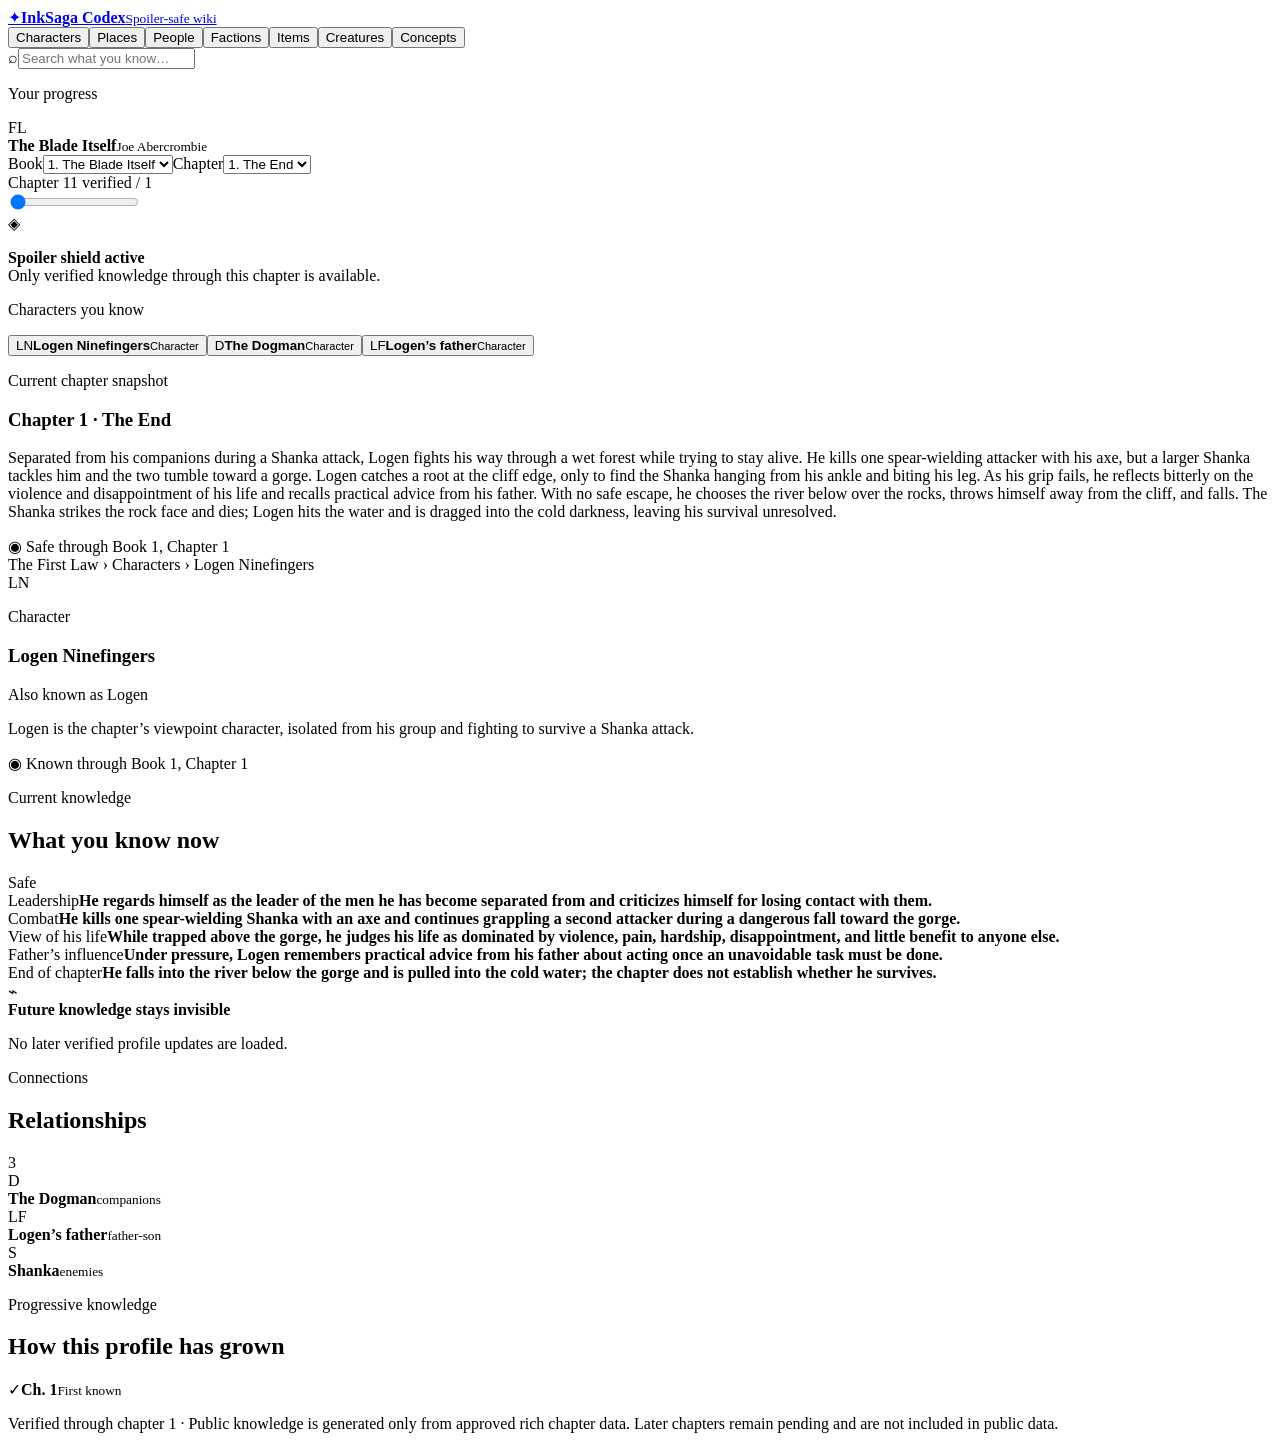
==== commit 41721d2d: "Publish verified Book 1 Chapter 1" ====
--- a/index.html
+++ b/index.html
@@ -1,28 +1 @@
-<!doctype html>
-<html lang="en">
-<head>
-  <meta charset="utf-8">
-  <meta name="viewport" content="width=device-width, initial-scale=1">
-  <title>InkSaga Codex — rebuilding Book 1</title>
-  <meta name="description" content="InkSaga is rebuilding The Blade Itself chapter knowledge from a new spoiler-safe chapter-by-chapter dataset.">
-  <style>
-    :root { color-scheme: light; font-family: Georgia, "Times New Roman", serif; background: #f4f1e8; color: #1d1c19; }
-    body { margin: 0; min-height: 100vh; display: grid; place-items: center; }
-    main { width: min(680px, calc(100% - 48px)); padding: 56px 0; }
-    .mark { font-size: 28px; }
-    .eyebrow { font: 600 12px/1.4 system-ui, sans-serif; letter-spacing: .12em; text-transform: uppercase; color: #666156; }
-    h1 { font-size: clamp(38px, 8vw, 64px); line-height: .98; margin: 18px 0 24px; font-weight: 600; }
-    p { font-size: 19px; line-height: 1.65; max-width: 62ch; }
-    .note { margin-top: 32px; padding-top: 22px; border-top: 1px solid #c8c2b5; font: 14px/1.6 system-ui, sans-serif; color: #625d53; }
-  </style>
-</head>
-<body>
-  <main>
-    <div class="mark">✦</div>
-    <p class="eyebrow">InkSaga Codex</p>
-    <h1>Book 1 knowledge rebuild in progress</h1>
-    <p>The previous beta analysis for <em>The Blade Itself</em> has been removed. InkSaga is rebuilding the book one chapter at a time with richer chapter synopses, character and location coverage, entity history, relationships, lore, and stricter spoiler boundaries.</p>
-    <p class="note">No rebuilt chapters are currently published. Chapter 1 will be analyzed again from a clean source-only session.</p>
-  </main>
-</body>
-</html>
+<!DOCTYPE html><html lang="en"><head><meta charSet="utf-8"/><meta name="viewport" content="width=device-width, initial-scale=1"/><link rel="stylesheet" href="/inksaga-pages/_next/static/chunks/0qjomeeln8gn1.css" data-precedence="next"/><link rel="preload" as="script" fetchPriority="low" href="/inksaga-pages/_next/static/chunks/3l04zcqx63h3y.js"/><script src="/inksaga-pages/_next/static/chunks/04vu50kliqzx8.js" async=""></script><script src="/inksaga-pages/_next/static/chunks/08ttfj81-47mu.js" async=""></script><script src="/inksaga-pages/_next/static/chunks/turbopack-2ixqtjhfz7fp2.js" async=""></script><script src="/inksaga-pages/_next/static/chunks/3fntmmi971322.js" async="" crossorigin=""></script><script src="/inksaga-pages/_next/static/chunks/40jywngbqvgom.js" async="" crossorigin=""></script><title>InkSaga Codex — spoiler-safe book wiki</title><meta name="description" content="A progress-aware companion that reveals only what you have already read."/><script src="/inksaga-pages/_next/static/chunks/0cz1d0mv5g_q7.js" noModule=""></script></head><body><div hidden=""><!--$--><!--/$--></div><main class="app-shell"><header class="topbar"><a class="brand" href="#top" aria-label="InkSaga Codex home"><span class="brand-mark">✦</span><span><strong>InkSaga Codex</strong><small>Spoiler-safe wiki</small></span></a><nav class="topnav" aria-label="Knowledge categories"><button class="active">Characters</button><button class="">Places</button><button class="">People</button><button class="">Factions</button><button class="">Items</button><button class="">Creatures</button><button class="">Concepts</button></nav><label class="search"><span>⌕</span><input placeholder="Search what you know…" value=""/></label></header><aside class="sidebar"><section class="progress-card"><p class="eyebrow">Your progress</p><div class="book-mini"><div class="cover-placeholder">FL</div><div><strong>The Blade Itself</strong><small>Joe Abercrombie</small></div></div><label><span>Book</span><select><option value="1" selected="">1<!-- -->. <!-- -->The Blade Itself</option></select></label><label class="chapter-select"><span>Chapter</span><select><option value="1" selected="">1<!-- -->. <!-- -->The End</option></select></label><div class="chapter-row"><span>Chapter <!-- -->1</span><span>1<!-- --> verified / <!-- -->1</span></div><input aria-label="Reading chapter" class="range" type="range" min="1" max="1" value="1"/><div class="safe-note"><span>◈</span><p><strong>Spoiler shield active</strong><br/>Only verified knowledge through this chapter is available.</p></div></section><section class="browse"><p class="eyebrow">Characters you know</p><div class="entity-list"><button class="selected"><span class="avatar">LN</span><span><strong>Logen Ninefingers</strong><small>Character</small></span></button><button class=""><span class="avatar">D</span><span><strong>The Dogman</strong><small>Character</small></span></button><button class=""><span class="avatar">LF</span><span><strong>Logen’s father</strong><small>Character</small></span></button></div></section></aside><section id="top" class="content"><article class="chapter-snapshot"><div><p class="eyebrow">Current chapter snapshot</p><h1>Chapter <!-- -->1<!-- --> · <!-- -->The End</h1><p>Separated from his companions during a Shanka attack, Logen fights his way through a wet forest while trying to stay alive. He kills one spear-wielding attacker with his axe, but a larger Shanka tackles him and the two tumble toward a gorge. Logen catches a root at the cliff edge, only to find the Shanka hanging from his ankle and biting his leg. As his grip fails, he reflects bitterly on the violence and disappointment of his life and recalls practical advice from his father. With no safe escape, he chooses the river below over the rocks, throws himself away from the cliff, and falls. The Shanka strikes the rock face and dies; Logen hits the water and is dragged into the cold darkness, leaving his survival unresolved.</p></div><span class="knowledge-pill">◉ Safe through Book <!-- -->1<!-- -->, Chapter <!-- -->1</span></article><div class="breadcrumbs">The First Law <span>›</span> <!-- -->Characters<!-- --> <span>›</span> <!-- -->Logen Ninefingers</div><article class="hero-card"><div class="portrait"><span>LN</span></div><div class="hero-copy"><p class="eyebrow">Character</p><h1>Logen Ninefingers</h1><p class="aliases">Also known as <!-- -->Logen</p><p class="summary">Logen is the chapter’s viewpoint character, isolated from his group and fighting to survive a Shanka attack.</p><div class="knowledge-pill">◉ Known through Book <!-- -->1<!-- -->, Chapter <!-- -->1</div></div></article><div class="two-column"><article class="panel"><div class="section-title"><div><p class="eyebrow">Current knowledge</p><h2>What you know now</h2></div><span class="status-dot">Safe</span></div><div class="fact-grid"><div><span>Leadership</span><strong>He regards himself as the leader of the men he has become separated from and criticizes himself for losing contact with them.</strong></div><div><span>Combat</span><strong>He kills one spear-wielding Shanka with an axe and continues grappling a second attacker during a dangerous fall toward the gorge.</strong></div><div><span>View of his life</span><strong>While trapped above the gorge, he judges his life as dominated by violence, pain, hardship, disappointment, and little benefit to anyone else.</strong></div><div><span>Father’s influence</span><strong>Under pressure, Logen remembers practical advice from his father about acting once an unavoidable task must be done.</strong></div><div><span>End of chapter</span><strong>He falls into the river below the gorge and is pulled into the cold water; the chapter does not establish whether he survives.</strong></div></div><div class="locked-note"><span>⌁</span><div><strong>Future knowledge stays invisible</strong><p>No later verified profile updates are loaded.</p></div></div></article><article class="panel"><div class="section-title"><div><p class="eyebrow">Connections</p><h2>Relationships</h2></div><span>3</span></div><div class="relations"><div><span class="avatar small">D</span><div><strong>The Dogman</strong><small>companions</small></div></div><div><span class="avatar small">LF</span><div><strong>Logen’s father</strong><small>father-son</small></div></div><div><span class="avatar small">S</span><div><strong>Shanka</strong><small>enemies</small></div></div></div></article></div><article class="panel timeline-panel"><div class="section-title"><div><p class="eyebrow">Progressive knowledge</p><h2>How this profile has grown</h2></div></div><div class="timeline"><div class="milestone visible"><span class="dot">✓</span><strong>Ch. <!-- -->1</strong><small>First known</small></div></div></article><p class="editorial-note">Verified through chapter 1<!-- --> · <!-- -->Public knowledge is generated only from approved rich chapter data. Later chapters remain pending and are not included in public data.</p></section></main><!--$--><!--/$--><script src="/inksaga-pages/_next/static/chunks/3l04zcqx63h3y.js" id="_R_" async=""></script><script>(self.__next_f=self.__next_f||[]).push([0])</script><script>self.__next_f.push([1,"1:\"$Sreact.fragment\"\n2:I[39756,[\"/inksaga-pages/_next/static/chunks/3fntmmi971322.js\"],\"default\"]\n3:I[37457,[\"/inksaga-pages/_next/static/chunks/3fntmmi971322.js\"],\"default\"]\n4:I[80605,[\"/inksaga-pages/_next/static/chunks/3fntmmi971322.js\",\"/inksaga-pages/_next/static/chunks/40jywngbqvgom.js\"],\"default\"]\n5:I[97367,[\"/inksaga-pages/_next/static/chunks/3fntmmi971322.js\"],\"OutletBoundary\"]\n6:\"$Sreact.suspense\"\n8:I[97367,[\"/inksaga-pages/_next/static/chunks/3fntmmi971322.js\"],\"ViewportBoundary\"]\na:I[97367,[\"/inksaga-pages/_next/static/chunks/3fntmmi971322.js\"],\"MetadataBoundary\"]\nc:I[68027,[\"/inksaga-pages/_next/static/chunks/3fntmmi971322.js\"],\"default\",1]\n:HL[\"/inksaga-pages/_next/static/chunks/0qjomeeln8gn1.css\",\"style\"]\n0:{\"P\":null,\"c\":[\"\",\"\"],\"q\":\"\",\"i\":false,\"f\":[[[\"\",{\"children\":[\"__PAGE__\",{},\"$undefined\",\"$undefined\",4608]},\"$undefined\",\"$undefined\",4624],[[\"$\",\"$1\",\"c\",{\"children\":[[[\"$\",\"link\",\"0\",{\"rel\":\"stylesheet\",\"href\":\"/inksaga-pages/_next/static/chunks/0qjomeeln8gn1.css\",\"precedence\":\"next\",\"crossOrigin\":\"$undefined\",\"nonce\":\"$undefined\"}],[\"$\",\"script\",\"script-0\",{\"src\":\"/inksaga-pages/_next/static/chunks/3fntmmi971322.js\",\"async\":true,\"nonce\":\"$undefined\"}]],[\"$\",\"html\",null,{\"lang\":\"en\",\"children\":[\"$\",\"body\",null,{\"children\":[\"$\",\"$L2\",null,{\"parallelRouterKey\":\"children\",\"error\":\"$undefined\",\"errorStyles\":\"$undefined\",\"errorScripts\":\"$undefined\",\"template\":[\"$\",\"$L3\",null,{}],\"templateStyles\":\"$undefined\",\"templateScripts\":\"$undefined\",\"notFound\":[[[\"$\",\"title\",null,{\"children\":\"404: This page could not be found.\"}],[\"$\",\"div\",null,{\"style\":{\"fontFamily\":\"system-ui,\\\"Segoe UI\\\",Roboto,Helvetica,Arial,sans-serif,\\\"Apple Color Emoji\\\",\\\"Segoe UI Emoji\\\"\",\"height\":\"100vh\",\"textAlign\":\"center\",\"display\":\"flex\",\"flexDirection\":\"column\",\"alignItems\":\"center\",\"justifyContent\":\"center\"},\"children\":[\"$\",\"div\",null,{\"children\":[[\"$\",\"style\",null,{\"dangerouslySetInnerHTML\":{\"__html\":\"body{color:#000;background:#fff;margin:0}.next-error-h1{border-right:1px solid rgba(0,0,0,.3)}@media (prefers-color-scheme:dark){body{color:#fff;background:#000}.next-error-h1{border-right:1px solid rgba(255,255,255,.3)}}\"}}],[\"$\",\"h1\",null,{\"className\":\"next-error-h1\",\"style\":{\"display\":\"inline-block\",\"margin\":\"0 20px 0 0\",\"padding\":\"0 23px 0 0\",\"fontSize\":24,\"fontWeight\":500,\"verticalAlign\":\"top\",\"lineHeight\":\"49px\"},\"children\":404}],[\"$\",\"div\",null,{\"style\":{\"display\":\"inline-block\"},\"children\":[\"$\",\"h2\",null,{\"style\":{\"fontSize\":14,\"fontWeight\":400,\"lineHeight\":\"49px\",\"margin\":0},\"children\":\"This page could not be found.\"}]}]]}]}]],[]],\"forbidden\":\"$undefined\",\"unauthorized\":\"$undefined\"}]}]}]]}],{\"children\":[[\"$\",\"$1\",\"c\",{\"children\":[[\"$\",\"$L4\",null,{}],[[\"$\",\"script\",\"script-0\",{\"src\":\"/inksaga-pages/_next/static/chunks/40jywngbqvgom.js\",\"async\":true,\"nonce\":\"$undefined\"}]],[\"$\",\"$L5\",null,{\"children\":[\"$\",\"$6\",null,{\"name\":\"Next.MetadataOutlet\",\"children\":\"$@7\"}]}]]}],{},null,false,null]},null,false,null],[\"$\",\"$1\",\"h\",{\"children\":[null,[\"$\",\"$L8\",null,{\"children\":\"$L9\"}],[\"$\",\"div\",null,{\"hidden\":true,\"children\":[\"$\",\"$La\",null,{\"children\":[\"$\",\"$6\",null,{\"name\":\"Next.Metadata\",\"children\":\"$Lb\"}]}]}],null]}],false]],\"m\":\"$undefined\",\"G\":[\"$c\",[[\"$\",\"link\",\"0\",{\"rel\":\"stylesheet\",\"href\":\"/inksaga-pages/_next/static/chunks/0qjomeeln8gn1.css\",\"precedence\":\"next\",\"crossOrigin\":\"$undefined\",\"nonce\":\"$undefined\"}]]],\"S\":true,\"h\":null,\"r\":\"$undefined\",\"s\":\"$undefined\",\"a\":\"$undefined\",\"l\":\"$undefined\",\"p\":\"$undefined\",\"d\":\"$undefined\",\"b\":\"Q7Za2gBJIOGQC6THLVdI4\"}\n9:[[\"$\",\"meta\",\"0\",{\"charSet\":\"utf-8\"}],[\"$\",\"meta\",\"1\",{\"name\":\"viewport\",\"content\":\"width=device-width, initial-scale=1\"}]]\n7:null\nb:[[\"$\",\"title\",\"0\",{\"children\":\"InkSaga Codex — spoiler-safe book wiki\"}],[\"$\",\"meta\",\"1\",{\"name\":\"description\",\"content\":\"A progress-aware companion that reveals only what you have already read.\"}]]\n"])</script></body></html>
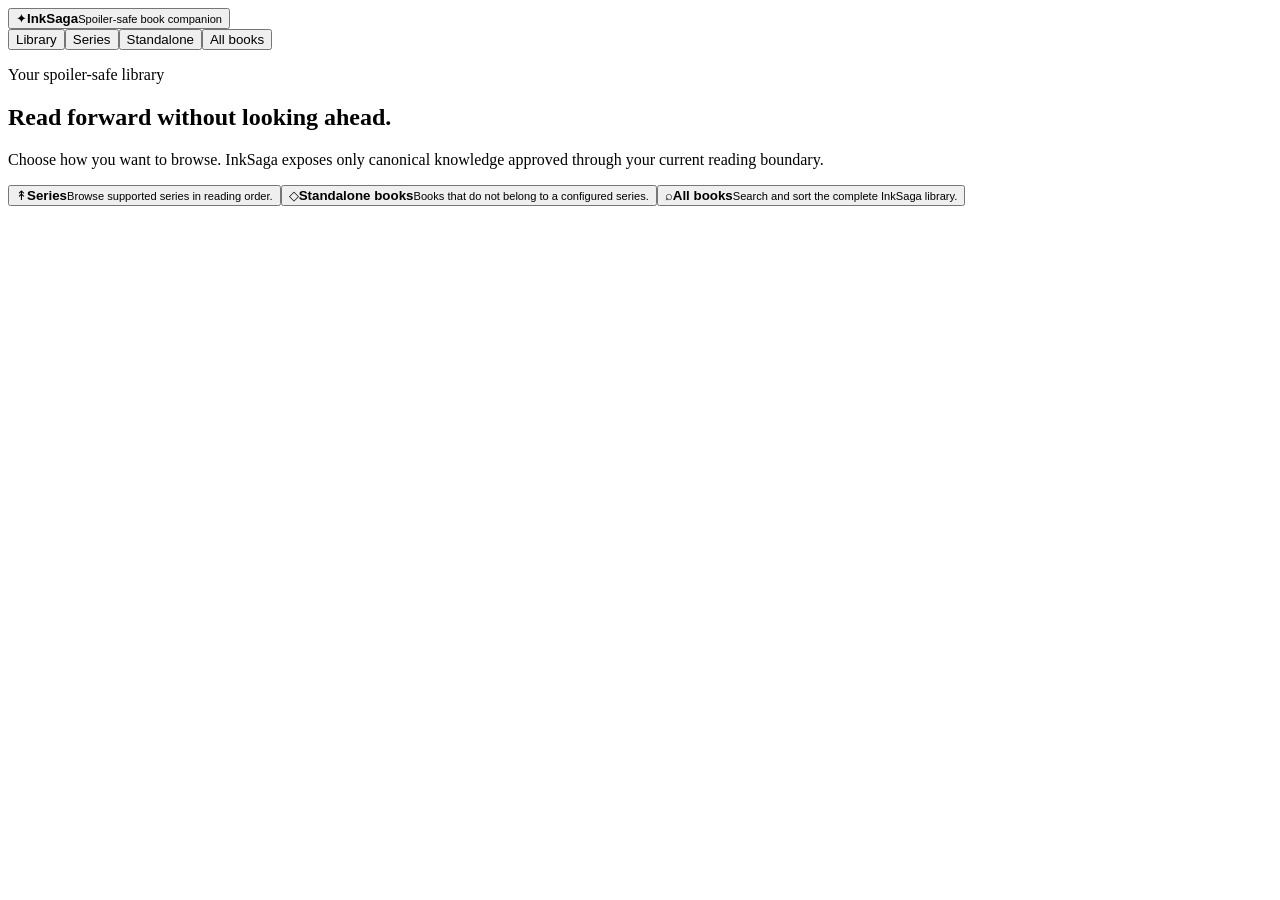
==== commit 46b263b5: "Publish The Demon Star chapter 1: EXCISION" ====
--- a/index.html
+++ b/index.html
@@ -1 +1 @@
-<!DOCTYPE html><html lang="en"><head><meta charSet="utf-8"/><meta name="viewport" content="width=device-width, initial-scale=1"/><link rel="stylesheet" href="/inksaga-pages/_next/static/chunks/0qjomeeln8gn1.css" data-precedence="next"/><link rel="preload" as="script" fetchPriority="low" href="/inksaga-pages/_next/static/chunks/3l04zcqx63h3y.js"/><script src="/inksaga-pages/_next/static/chunks/04vu50kliqzx8.js" async=""></script><script src="/inksaga-pages/_next/static/chunks/08ttfj81-47mu.js" async=""></script><script src="/inksaga-pages/_next/static/chunks/turbopack-2ixqtjhfz7fp2.js" async=""></script><script src="/inksaga-pages/_next/static/chunks/3fntmmi971322.js" async="" crossorigin=""></script><script src="/inksaga-pages/_next/static/chunks/40jywngbqvgom.js" async="" crossorigin=""></script><title>InkSaga Codex — spoiler-safe book wiki</title><meta name="description" content="A progress-aware companion that reveals only what you have already read."/><script src="/inksaga-pages/_next/static/chunks/0cz1d0mv5g_q7.js" noModule=""></script></head><body><div hidden=""><!--$--><!--/$--></div><main class="app-shell"><header class="topbar"><a class="brand" href="#top" aria-label="InkSaga Codex home"><span class="brand-mark">✦</span><span><strong>InkSaga Codex</strong><small>Spoiler-safe wiki</small></span></a><nav class="topnav" aria-label="Knowledge categories"><button class="active">Characters</button><button class="">Places</button><button class="">People</button><button class="">Factions</button><button class="">Items</button><button class="">Creatures</button><button class="">Concepts</button></nav><label class="search"><span>⌕</span><input placeholder="Search what you know…" value=""/></label></header><aside class="sidebar"><section class="progress-card"><p class="eyebrow">Your progress</p><div class="book-mini"><div class="cover-placeholder">FL</div><div><strong>The Blade Itself</strong><small>Joe Abercrombie</small></div></div><label><span>Book</span><select><option value="1" selected="">1<!-- -->. <!-- -->The Blade Itself</option></select></label><label class="chapter-select"><span>Chapter</span><select><option value="1" selected="">1<!-- -->. <!-- -->The End</option></select></label><div class="chapter-row"><span>Chapter <!-- -->1</span><span>1<!-- --> verified / <!-- -->1</span></div><input aria-label="Reading chapter" class="range" type="range" min="1" max="1" value="1"/><div class="safe-note"><span>◈</span><p><strong>Spoiler shield active</strong><br/>Only verified knowledge through this chapter is available.</p></div></section><section class="browse"><p class="eyebrow">Characters you know</p><div class="entity-list"><button class="selected"><span class="avatar">LN</span><span><strong>Logen Ninefingers</strong><small>Character</small></span></button><button class=""><span class="avatar">D</span><span><strong>The Dogman</strong><small>Character</small></span></button><button class=""><span class="avatar">LF</span><span><strong>Logen’s father</strong><small>Character</small></span></button></div></section></aside><section id="top" class="content"><article class="chapter-snapshot"><div><p class="eyebrow">Current chapter snapshot</p><h1>Chapter <!-- -->1<!-- --> · <!-- -->The End</h1><p>Separated from his companions during a Shanka attack, Logen fights his way through a wet forest while trying to stay alive. He kills one spear-wielding attacker with his axe, but a larger Shanka tackles him and the two tumble toward a gorge. Logen catches a root at the cliff edge, only to find the Shanka hanging from his ankle and biting his leg. As his grip fails, he reflects bitterly on the violence and disappointment of his life and recalls practical advice from his father. With no safe escape, he chooses the river below over the rocks, throws himself away from the cliff, and falls. The Shanka strikes the rock face and dies; Logen hits the water and is dragged into the cold darkness, leaving his survival unresolved.</p></div><span class="knowledge-pill">◉ Safe through Book <!-- -->1<!-- -->, Chapter <!-- -->1</span></article><div class="breadcrumbs">The First Law <span>›</span> <!-- -->Characters<!-- --> <span>›</span> <!-- -->Logen Ninefingers</div><article class="hero-card"><div class="portrait"><span>LN</span></div><div class="hero-copy"><p class="eyebrow">Character</p><h1>Logen Ninefingers</h1><p class="aliases">Also known as <!-- -->Logen</p><p class="summary">Logen is the chapter’s viewpoint character, isolated from his group and fighting to survive a Shanka attack.</p><div class="knowledge-pill">◉ Known through Book <!-- -->1<!-- -->, Chapter <!-- -->1</div></div></article><div class="two-column"><article class="panel"><div class="section-title"><div><p class="eyebrow">Current knowledge</p><h2>What you know now</h2></div><span class="status-dot">Safe</span></div><div class="fact-grid"><div><span>Leadership</span><strong>He regards himself as the leader of the men he has become separated from and criticizes himself for losing contact with them.</strong></div><div><span>Combat</span><strong>He kills one spear-wielding Shanka with an axe and continues grappling a second attacker during a dangerous fall toward the gorge.</strong></div><div><span>View of his life</span><strong>While trapped above the gorge, he judges his life as dominated by violence, pain, hardship, disappointment, and little benefit to anyone else.</strong></div><div><span>Father’s influence</span><strong>Under pressure, Logen remembers practical advice from his father about acting once an unavoidable task must be done.</strong></div><div><span>End of chapter</span><strong>He falls into the river below the gorge and is pulled into the cold water; the chapter does not establish whether he survives.</strong></div></div><div class="locked-note"><span>⌁</span><div><strong>Future knowledge stays invisible</strong><p>No later verified profile updates are loaded.</p></div></div></article><article class="panel"><div class="section-title"><div><p class="eyebrow">Connections</p><h2>Relationships</h2></div><span>3</span></div><div class="relations"><div><span class="avatar small">D</span><div><strong>The Dogman</strong><small>companions</small></div></div><div><span class="avatar small">LF</span><div><strong>Logen’s father</strong><small>father-son</small></div></div><div><span class="avatar small">S</span><div><strong>Shanka</strong><small>enemies</small></div></div></div></article></div><article class="panel timeline-panel"><div class="section-title"><div><p class="eyebrow">Progressive knowledge</p><h2>How this profile has grown</h2></div></div><div class="timeline"><div class="milestone visible"><span class="dot">✓</span><strong>Ch. <!-- -->1</strong><small>First known</small></div></div></article><p class="editorial-note">Verified through chapter 1<!-- --> · <!-- -->Public knowledge is generated only from approved rich chapter data. Later chapters remain pending and are not included in public data.</p></section></main><!--$--><!--/$--><script src="/inksaga-pages/_next/static/chunks/3l04zcqx63h3y.js" id="_R_" async=""></script><script>(self.__next_f=self.__next_f||[]).push([0])</script><script>self.__next_f.push([1,"1:\"$Sreact.fragment\"\n2:I[39756,[\"/inksaga-pages/_next/static/chunks/3fntmmi971322.js\"],\"default\"]\n3:I[37457,[\"/inksaga-pages/_next/static/chunks/3fntmmi971322.js\"],\"default\"]\n4:I[80605,[\"/inksaga-pages/_next/static/chunks/3fntmmi971322.js\",\"/inksaga-pages/_next/static/chunks/40jywngbqvgom.js\"],\"default\"]\n5:I[97367,[\"/inksaga-pages/_next/static/chunks/3fntmmi971322.js\"],\"OutletBoundary\"]\n6:\"$Sreact.suspense\"\n8:I[97367,[\"/inksaga-pages/_next/static/chunks/3fntmmi971322.js\"],\"ViewportBoundary\"]\na:I[97367,[\"/inksaga-pages/_next/static/chunks/3fntmmi971322.js\"],\"MetadataBoundary\"]\nc:I[68027,[\"/inksaga-pages/_next/static/chunks/3fntmmi971322.js\"],\"default\",1]\n:HL[\"/inksaga-pages/_next/static/chunks/0qjomeeln8gn1.css\",\"style\"]\n0:{\"P\":null,\"c\":[\"\",\"\"],\"q\":\"\",\"i\":false,\"f\":[[[\"\",{\"children\":[\"__PAGE__\",{},\"$undefined\",\"$undefined\",4608]},\"$undefined\",\"$undefined\",4624],[[\"$\",\"$1\",\"c\",{\"children\":[[[\"$\",\"link\",\"0\",{\"rel\":\"stylesheet\",\"href\":\"/inksaga-pages/_next/static/chunks/0qjomeeln8gn1.css\",\"precedence\":\"next\",\"crossOrigin\":\"$undefined\",\"nonce\":\"$undefined\"}],[\"$\",\"script\",\"script-0\",{\"src\":\"/inksaga-pages/_next/static/chunks/3fntmmi971322.js\",\"async\":true,\"nonce\":\"$undefined\"}]],[\"$\",\"html\",null,{\"lang\":\"en\",\"children\":[\"$\",\"body\",null,{\"children\":[\"$\",\"$L2\",null,{\"parallelRouterKey\":\"children\",\"error\":\"$undefined\",\"errorStyles\":\"$undefined\",\"errorScripts\":\"$undefined\",\"template\":[\"$\",\"$L3\",null,{}],\"templateStyles\":\"$undefined\",\"templateScripts\":\"$undefined\",\"notFound\":[[[\"$\",\"title\",null,{\"children\":\"404: This page could not be found.\"}],[\"$\",\"div\",null,{\"style\":{\"fontFamily\":\"system-ui,\\\"Segoe UI\\\",Roboto,Helvetica,Arial,sans-serif,\\\"Apple Color Emoji\\\",\\\"Segoe UI Emoji\\\"\",\"height\":\"100vh\",\"textAlign\":\"center\",\"display\":\"flex\",\"flexDirection\":\"column\",\"alignItems\":\"center\",\"justifyContent\":\"center\"},\"children\":[\"$\",\"div\",null,{\"children\":[[\"$\",\"style\",null,{\"dangerouslySetInnerHTML\":{\"__html\":\"body{color:#000;background:#fff;margin:0}.next-error-h1{border-right:1px solid rgba(0,0,0,.3)}@media (prefers-color-scheme:dark){body{color:#fff;background:#000}.next-error-h1{border-right:1px solid rgba(255,255,255,.3)}}\"}}],[\"$\",\"h1\",null,{\"className\":\"next-error-h1\",\"style\":{\"display\":\"inline-block\",\"margin\":\"0 20px 0 0\",\"padding\":\"0 23px 0 0\",\"fontSize\":24,\"fontWeight\":500,\"verticalAlign\":\"top\",\"lineHeight\":\"49px\"},\"children\":404}],[\"$\",\"div\",null,{\"style\":{\"display\":\"inline-block\"},\"children\":[\"$\",\"h2\",null,{\"style\":{\"fontSize\":14,\"fontWeight\":400,\"lineHeight\":\"49px\",\"margin\":0},\"children\":\"This page could not be found.\"}]}]]}]}]],[]],\"forbidden\":\"$undefined\",\"unauthorized\":\"$undefined\"}]}]}]]}],{\"children\":[[\"$\",\"$1\",\"c\",{\"children\":[[\"$\",\"$L4\",null,{}],[[\"$\",\"script\",\"script-0\",{\"src\":\"/inksaga-pages/_next/static/chunks/40jywngbqvgom.js\",\"async\":true,\"nonce\":\"$undefined\"}]],[\"$\",\"$L5\",null,{\"children\":[\"$\",\"$6\",null,{\"name\":\"Next.MetadataOutlet\",\"children\":\"$@7\"}]}]]}],{},null,false,null]},null,false,null],[\"$\",\"$1\",\"h\",{\"children\":[null,[\"$\",\"$L8\",null,{\"children\":\"$L9\"}],[\"$\",\"div\",null,{\"hidden\":true,\"children\":[\"$\",\"$La\",null,{\"children\":[\"$\",\"$6\",null,{\"name\":\"Next.Metadata\",\"children\":\"$Lb\"}]}]}],null]}],false]],\"m\":\"$undefined\",\"G\":[\"$c\",[[\"$\",\"link\",\"0\",{\"rel\":\"stylesheet\",\"href\":\"/inksaga-pages/_next/static/chunks/0qjomeeln8gn1.css\",\"precedence\":\"next\",\"crossOrigin\":\"$undefined\",\"nonce\":\"$undefined\"}]]],\"S\":true,\"h\":null,\"r\":\"$undefined\",\"s\":\"$undefined\",\"a\":\"$undefined\",\"l\":\"$undefined\",\"p\":\"$undefined\",\"d\":\"$undefined\",\"b\":\"Q7Za2gBJIOGQC6THLVdI4\"}\n9:[[\"$\",\"meta\",\"0\",{\"charSet\":\"utf-8\"}],[\"$\",\"meta\",\"1\",{\"name\":\"viewport\",\"content\":\"width=device-width, initial-scale=1\"}]]\n7:null\nb:[[\"$\",\"title\",\"0\",{\"children\":\"InkSaga Codex — spoiler-safe book wiki\"}],[\"$\",\"meta\",\"1\",{\"name\":\"description\",\"content\":\"A progress-aware companion that reveals only what you have already read.\"}]]\n"])</script></body></html>+<!DOCTYPE html><html lang="en"><head><meta charSet="utf-8"/><meta name="viewport" content="width=device-width, initial-scale=1"/><link rel="stylesheet" href="/inksaga-pages/_next/static/chunks/1myw_s5o6iu4l.css" data-precedence="next"/><link rel="preload" as="script" fetchPriority="low" href="/inksaga-pages/_next/static/chunks/3l04zcqx63h3y.js"/><script src="/inksaga-pages/_next/static/chunks/04vu50kliqzx8.js" async=""></script><script src="/inksaga-pages/_next/static/chunks/08ttfj81-47mu.js" async=""></script><script src="/inksaga-pages/_next/static/chunks/turbopack-2ixqtjhfz7fp2.js" async=""></script><script src="/inksaga-pages/_next/static/chunks/3fntmmi971322.js" async="" crossorigin=""></script><script src="/inksaga-pages/_next/static/chunks/17m1l39v85_zg.js" async="" crossorigin=""></script><title>InkSaga Codex — spoiler-safe book wiki</title><meta name="description" content="A progress-aware companion that reveals only what you have already read."/><script src="/inksaga-pages/_next/static/chunks/0cz1d0mv5g_q7.js" noModule=""></script></head><body><div hidden=""><!--$--><!--/$--></div><main class="library-shell"><header class="library-topbar"><button class="brand brand-button" type="button"><span class="brand-mark">✦</span><span><strong>InkSaga</strong><small>Spoiler-safe book companion</small></span></button><nav class="library-nav"><button class="active">Library</button><button class="">Series</button><button class="">Standalone</button><button class="">All books</button></nav></header><section class="library-main"><div class="library-hero"><p class="eyebrow">Your spoiler-safe library</p><h1>Read forward without looking ahead.</h1><p>Choose how you want to browse. InkSaga exposes only canonical knowledge approved through your current reading boundary.</p></div><div class="library-choice-grid"><button><span class="choice-icon">↟</span><strong>Series</strong><small>Browse supported series in reading order.</small></button><button><span class="choice-icon">◇</span><strong>Standalone books</strong><small>Books that do not belong to a configured series.</small></button><button><span class="choice-icon">⌕</span><strong>All books</strong><small>Search and sort the complete InkSaga library.</small></button></div></section></main><!--$--><!--/$--><script src="/inksaga-pages/_next/static/chunks/3l04zcqx63h3y.js" id="_R_" async=""></script><script>(self.__next_f=self.__next_f||[]).push([0])</script><script>self.__next_f.push([1,"1:\"$Sreact.fragment\"\n2:I[39756,[\"/inksaga-pages/_next/static/chunks/3fntmmi971322.js\"],\"default\"]\n3:I[37457,[\"/inksaga-pages/_next/static/chunks/3fntmmi971322.js\"],\"default\"]\n4:I[80605,[\"/inksaga-pages/_next/static/chunks/3fntmmi971322.js\",\"/inksaga-pages/_next/static/chunks/17m1l39v85_zg.js\"],\"default\"]\n5:I[97367,[\"/inksaga-pages/_next/static/chunks/3fntmmi971322.js\"],\"OutletBoundary\"]\n6:\"$Sreact.suspense\"\n8:I[97367,[\"/inksaga-pages/_next/static/chunks/3fntmmi971322.js\"],\"ViewportBoundary\"]\na:I[97367,[\"/inksaga-pages/_next/static/chunks/3fntmmi971322.js\"],\"MetadataBoundary\"]\nc:I[68027,[\"/inksaga-pages/_next/static/chunks/3fntmmi971322.js\"],\"default\",1]\n:HL[\"/inksaga-pages/_next/static/chunks/1myw_s5o6iu4l.css\",\"style\"]\n0:{\"P\":null,\"c\":[\"\",\"\"],\"q\":\"\",\"i\":false,\"f\":[[[\"\",{\"children\":[\"__PAGE__\",{},\"$undefined\",\"$undefined\",4608]},\"$undefined\",\"$undefined\",4624],[[\"$\",\"$1\",\"c\",{\"children\":[[[\"$\",\"link\",\"0\",{\"rel\":\"stylesheet\",\"href\":\"/inksaga-pages/_next/static/chunks/1myw_s5o6iu4l.css\",\"precedence\":\"next\",\"crossOrigin\":\"$undefined\",\"nonce\":\"$undefined\"}],[\"$\",\"script\",\"script-0\",{\"src\":\"/inksaga-pages/_next/static/chunks/3fntmmi971322.js\",\"async\":true,\"nonce\":\"$undefined\"}]],[\"$\",\"html\",null,{\"lang\":\"en\",\"children\":[\"$\",\"body\",null,{\"children\":[\"$\",\"$L2\",null,{\"parallelRouterKey\":\"children\",\"error\":\"$undefined\",\"errorStyles\":\"$undefined\",\"errorScripts\":\"$undefined\",\"template\":[\"$\",\"$L3\",null,{}],\"templateStyles\":\"$undefined\",\"templateScripts\":\"$undefined\",\"notFound\":[[[\"$\",\"title\",null,{\"children\":\"404: This page could not be found.\"}],[\"$\",\"div\",null,{\"style\":{\"fontFamily\":\"system-ui,\\\"Segoe UI\\\",Roboto,Helvetica,Arial,sans-serif,\\\"Apple Color Emoji\\\",\\\"Segoe UI Emoji\\\"\",\"height\":\"100vh\",\"textAlign\":\"center\",\"display\":\"flex\",\"flexDirection\":\"column\",\"alignItems\":\"center\",\"justifyContent\":\"center\"},\"children\":[\"$\",\"div\",null,{\"children\":[[\"$\",\"style\",null,{\"dangerouslySetInnerHTML\":{\"__html\":\"body{color:#000;background:#fff;margin:0}.next-error-h1{border-right:1px solid rgba(0,0,0,.3)}@media (prefers-color-scheme:dark){body{color:#fff;background:#000}.next-error-h1{border-right:1px solid rgba(255,255,255,.3)}}\"}}],[\"$\",\"h1\",null,{\"className\":\"next-error-h1\",\"style\":{\"display\":\"inline-block\",\"margin\":\"0 20px 0 0\",\"padding\":\"0 23px 0 0\",\"fontSize\":24,\"fontWeight\":500,\"verticalAlign\":\"top\",\"lineHeight\":\"49px\"},\"children\":404}],[\"$\",\"div\",null,{\"style\":{\"display\":\"inline-block\"},\"children\":[\"$\",\"h2\",null,{\"style\":{\"fontSize\":14,\"fontWeight\":400,\"lineHeight\":\"49px\",\"margin\":0},\"children\":\"This page could not be found.\"}]}]]}]}]],[]],\"forbidden\":\"$undefined\",\"unauthorized\":\"$undefined\"}]}]}]]}],{\"children\":[[\"$\",\"$1\",\"c\",{\"children\":[[\"$\",\"$L4\",null,{}],[[\"$\",\"script\",\"script-0\",{\"src\":\"/inksaga-pages/_next/static/chunks/17m1l39v85_zg.js\",\"async\":true,\"nonce\":\"$undefined\"}]],[\"$\",\"$L5\",null,{\"children\":[\"$\",\"$6\",null,{\"name\":\"Next.MetadataOutlet\",\"children\":\"$@7\"}]}]]}],{},null,false,null]},null,false,null],[\"$\",\"$1\",\"h\",{\"children\":[null,[\"$\",\"$L8\",null,{\"children\":\"$L9\"}],[\"$\",\"div\",null,{\"hidden\":true,\"children\":[\"$\",\"$La\",null,{\"children\":[\"$\",\"$6\",null,{\"name\":\"Next.Metadata\",\"children\":\"$Lb\"}]}]}],null]}],false]],\"m\":\"$undefined\",\"G\":[\"$c\",[[\"$\",\"link\",\"0\",{\"rel\":\"stylesheet\",\"href\":\"/inksaga-pages/_next/static/chunks/1myw_s5o6iu4l.css\",\"precedence\":\"next\",\"crossOrigin\":\"$undefined\",\"nonce\":\"$undefined\"}]]],\"S\":true,\"h\":null,\"r\":\"$undefined\",\"s\":\"$undefined\",\"a\":\"$undefined\",\"l\":\"$undefined\",\"p\":\"$undefined\",\"d\":\"$undefined\",\"b\":\"uCFbdxHIdO9z7YkrZsqRO\"}\n9:[[\"$\",\"meta\",\"0\",{\"charSet\":\"utf-8\"}],[\"$\",\"meta\",\"1\",{\"name\":\"viewport\",\"content\":\"width=device-width, initial-scale=1\"}]]\n7:null\nb:[[\"$\",\"title\",\"0\",{\"children\":\"InkSaga Codex — spoiler-safe book wiki\"}],[\"$\",\"meta\",\"1\",{\"name\":\"description\",\"content\":\"A progress-aware companion that reveals only what you have already read.\"}]]\n"])</script></body></html>
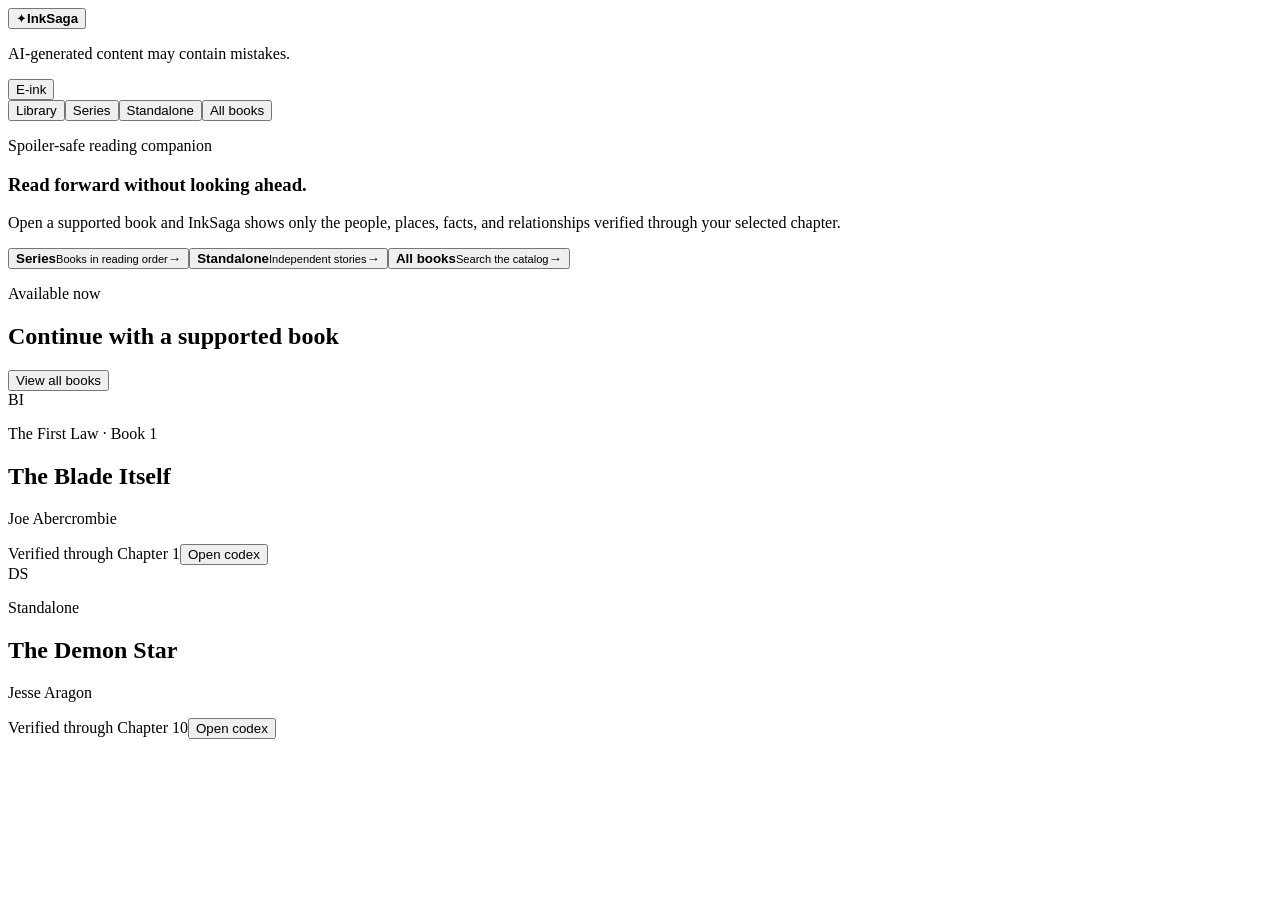
==== commit a6e76700: "publish: InkSaga site from 072cbb9d03ff" ====
--- a/index.html
+++ b/index.html
@@ -1 +1,9 @@
-<!DOCTYPE html><html lang="en"><head><meta charSet="utf-8"/><meta name="viewport" content="width=device-width, initial-scale=1"/><link rel="stylesheet" href="/inksaga-pages/_next/static/chunks/1myw_s5o6iu4l.css" data-precedence="next"/><link rel="preload" as="script" fetchPriority="low" href="/inksaga-pages/_next/static/chunks/3l04zcqx63h3y.js"/><script src="/inksaga-pages/_next/static/chunks/04vu50kliqzx8.js" async=""></script><script src="/inksaga-pages/_next/static/chunks/08ttfj81-47mu.js" async=""></script><script src="/inksaga-pages/_next/static/chunks/turbopack-2ixqtjhfz7fp2.js" async=""></script><script src="/inksaga-pages/_next/static/chunks/3fntmmi971322.js" async="" crossorigin=""></script><script src="/inksaga-pages/_next/static/chunks/17m1l39v85_zg.js" async="" crossorigin=""></script><title>InkSaga Codex — spoiler-safe book wiki</title><meta name="description" content="A progress-aware companion that reveals only what you have already read."/><script src="/inksaga-pages/_next/static/chunks/0cz1d0mv5g_q7.js" noModule=""></script></head><body><div hidden=""><!--$--><!--/$--></div><main class="library-shell"><header class="library-topbar"><button class="brand brand-button" type="button"><span class="brand-mark">✦</span><span><strong>InkSaga</strong><small>Spoiler-safe book companion</small></span></button><nav class="library-nav"><button class="active">Library</button><button class="">Series</button><button class="">Standalone</button><button class="">All books</button></nav></header><section class="library-main"><div class="library-hero"><p class="eyebrow">Your spoiler-safe library</p><h1>Read forward without looking ahead.</h1><p>Choose how you want to browse. InkSaga exposes only canonical knowledge approved through your current reading boundary.</p></div><div class="library-choice-grid"><button><span class="choice-icon">↟</span><strong>Series</strong><small>Browse supported series in reading order.</small></button><button><span class="choice-icon">◇</span><strong>Standalone books</strong><small>Books that do not belong to a configured series.</small></button><button><span class="choice-icon">⌕</span><strong>All books</strong><small>Search and sort the complete InkSaga library.</small></button></div></section></main><!--$--><!--/$--><script src="/inksaga-pages/_next/static/chunks/3l04zcqx63h3y.js" id="_R_" async=""></script><script>(self.__next_f=self.__next_f||[]).push([0])</script><script>self.__next_f.push([1,"1:\"$Sreact.fragment\"\n2:I[39756,[\"/inksaga-pages/_next/static/chunks/3fntmmi971322.js\"],\"default\"]\n3:I[37457,[\"/inksaga-pages/_next/static/chunks/3fntmmi971322.js\"],\"default\"]\n4:I[80605,[\"/inksaga-pages/_next/static/chunks/3fntmmi971322.js\",\"/inksaga-pages/_next/static/chunks/17m1l39v85_zg.js\"],\"default\"]\n5:I[97367,[\"/inksaga-pages/_next/static/chunks/3fntmmi971322.js\"],\"OutletBoundary\"]\n6:\"$Sreact.suspense\"\n8:I[97367,[\"/inksaga-pages/_next/static/chunks/3fntmmi971322.js\"],\"ViewportBoundary\"]\na:I[97367,[\"/inksaga-pages/_next/static/chunks/3fntmmi971322.js\"],\"MetadataBoundary\"]\nc:I[68027,[\"/inksaga-pages/_next/static/chunks/3fntmmi971322.js\"],\"default\",1]\n:HL[\"/inksaga-pages/_next/static/chunks/1myw_s5o6iu4l.css\",\"style\"]\n0:{\"P\":null,\"c\":[\"\",\"\"],\"q\":\"\",\"i\":false,\"f\":[[[\"\",{\"children\":[\"__PAGE__\",{},\"$undefined\",\"$undefined\",4608]},\"$undefined\",\"$undefined\",4624],[[\"$\",\"$1\",\"c\",{\"children\":[[[\"$\",\"link\",\"0\",{\"rel\":\"stylesheet\",\"href\":\"/inksaga-pages/_next/static/chunks/1myw_s5o6iu4l.css\",\"precedence\":\"next\",\"crossOrigin\":\"$undefined\",\"nonce\":\"$undefined\"}],[\"$\",\"script\",\"script-0\",{\"src\":\"/inksaga-pages/_next/static/chunks/3fntmmi971322.js\",\"async\":true,\"nonce\":\"$undefined\"}]],[\"$\",\"html\",null,{\"lang\":\"en\",\"children\":[\"$\",\"body\",null,{\"children\":[\"$\",\"$L2\",null,{\"parallelRouterKey\":\"children\",\"error\":\"$undefined\",\"errorStyles\":\"$undefined\",\"errorScripts\":\"$undefined\",\"template\":[\"$\",\"$L3\",null,{}],\"templateStyles\":\"$undefined\",\"templateScripts\":\"$undefined\",\"notFound\":[[[\"$\",\"title\",null,{\"children\":\"404: This page could not be found.\"}],[\"$\",\"div\",null,{\"style\":{\"fontFamily\":\"system-ui,\\\"Segoe UI\\\",Roboto,Helvetica,Arial,sans-serif,\\\"Apple Color Emoji\\\",\\\"Segoe UI Emoji\\\"\",\"height\":\"100vh\",\"textAlign\":\"center\",\"display\":\"flex\",\"flexDirection\":\"column\",\"alignItems\":\"center\",\"justifyContent\":\"center\"},\"children\":[\"$\",\"div\",null,{\"children\":[[\"$\",\"style\",null,{\"dangerouslySetInnerHTML\":{\"__html\":\"body{color:#000;background:#fff;margin:0}.next-error-h1{border-right:1px solid rgba(0,0,0,.3)}@media (prefers-color-scheme:dark){body{color:#fff;background:#000}.next-error-h1{border-right:1px solid rgba(255,255,255,.3)}}\"}}],[\"$\",\"h1\",null,{\"className\":\"next-error-h1\",\"style\":{\"display\":\"inline-block\",\"margin\":\"0 20px 0 0\",\"padding\":\"0 23px 0 0\",\"fontSize\":24,\"fontWeight\":500,\"verticalAlign\":\"top\",\"lineHeight\":\"49px\"},\"children\":404}],[\"$\",\"div\",null,{\"style\":{\"display\":\"inline-block\"},\"children\":[\"$\",\"h2\",null,{\"style\":{\"fontSize\":14,\"fontWeight\":400,\"lineHeight\":\"49px\",\"margin\":0},\"children\":\"This page could not be found.\"}]}]]}]}]],[]],\"forbidden\":\"$undefined\",\"unauthorized\":\"$undefined\"}]}]}]]}],{\"children\":[[\"$\",\"$1\",\"c\",{\"children\":[[\"$\",\"$L4\",null,{}],[[\"$\",\"script\",\"script-0\",{\"src\":\"/inksaga-pages/_next/static/chunks/17m1l39v85_zg.js\",\"async\":true,\"nonce\":\"$undefined\"}]],[\"$\",\"$L5\",null,{\"children\":[\"$\",\"$6\",null,{\"name\":\"Next.MetadataOutlet\",\"children\":\"$@7\"}]}]]}],{},null,false,null]},null,false,null],[\"$\",\"$1\",\"h\",{\"children\":[null,[\"$\",\"$L8\",null,{\"children\":\"$L9\"}],[\"$\",\"div\",null,{\"hidden\":true,\"children\":[\"$\",\"$La\",null,{\"children\":[\"$\",\"$6\",null,{\"name\":\"Next.Metadata\",\"children\":\"$Lb\"}]}]}],null]}],false]],\"m\":\"$undefined\",\"G\":[\"$c\",[[\"$\",\"link\",\"0\",{\"rel\":\"stylesheet\",\"href\":\"/inksaga-pages/_next/static/chunks/1myw_s5o6iu4l.css\",\"precedence\":\"next\",\"crossOrigin\":\"$undefined\",\"nonce\":\"$undefined\"}]]],\"S\":true,\"h\":null,\"r\":\"$undefined\",\"s\":\"$undefined\",\"a\":\"$undefined\",\"l\":\"$undefined\",\"p\":\"$undefined\",\"d\":\"$undefined\",\"b\":\"uCFbdxHIdO9z7YkrZsqRO\"}\n9:[[\"$\",\"meta\",\"0\",{\"charSet\":\"utf-8\"}],[\"$\",\"meta\",\"1\",{\"name\":\"viewport\",\"content\":\"width=device-width, initial-scale=1\"}]]\n7:null\nb:[[\"$\",\"title\",\"0\",{\"children\":\"InkSaga Codex — spoiler-safe book wiki\"}],[\"$\",\"meta\",\"1\",{\"name\":\"description\",\"content\":\"A progress-aware companion that reveals only what you have already read.\"}]]\n"])</script></body></html>+<!DOCTYPE html><html lang="en" data-display="light"><head><meta charSet="utf-8"/><meta name="viewport" content="width=device-width, initial-scale=1"/><link rel="stylesheet" href="/inksaga-pages/_next/static/chunks/32yzrfx0dqxgy.css" data-precedence="next"/><link rel="preload" as="script" fetchPriority="low" href="/inksaga-pages/_next/static/chunks/3l04zcqx63h3y.js"/><script src="/inksaga-pages/_next/static/chunks/04vu50kliqzx8.js" async=""></script><script src="/inksaga-pages/_next/static/chunks/08ttfj81-47mu.js" async=""></script><script src="/inksaga-pages/_next/static/chunks/turbopack-2ixqtjhfz7fp2.js" async=""></script><script src="/inksaga-pages/_next/static/chunks/3fntmmi971322.js" async="" crossorigin=""></script><script src="/inksaga-pages/_next/static/chunks/1btw27s54v0mu.js" async="" crossorigin=""></script><title>InkSaga — spoiler-safe reading companion</title><meta name="description" content="A progress-aware reading companion that reveals only what you have already read."/><script>
+(() => {
+  try {
+    const saved = localStorage.getItem("inksaga-display-mode");
+    document.documentElement.dataset.display = saved === "eink" ? "eink" : "light";
+  } catch {
+    document.documentElement.dataset.display = "light";
+  }
+})();</script><script src="/inksaga-pages/_next/static/chunks/0cz1d0mv5g_q7.js" noModule=""></script></head><body><div hidden=""><!--$--><!--/$--></div><main class="library-shell library-home"><header class="site-header"><button class="brand brand-button" type="button" aria-label="Open InkSaga library"><span class="brand-mark" aria-hidden="true">✦</span><span class="brand-copy"><strong>InkSaga</strong></span></button><p class="ai-content-notice" role="note">AI-generated content may contain mistakes.</p><button type="button" class="display-mode-toggle" aria-pressed="false"><span class="display-mode-indicator" aria-hidden="true"></span><span>E-ink</span></button></header><nav class="library-nav" aria-label="Library sections"><button type="button" class="active" aria-current="page">Library</button><button type="button" class="">Series</button><button type="button" class="">Standalone</button><button type="button" class="">All books</button></nav><section class="library-main"><section class="library-intro"><p class="eyebrow">Spoiler-safe reading companion</p><h1>Read forward without looking ahead.</h1><p>Open a supported book and InkSaga shows only the people, places, facts, and relationships verified through your selected chapter.</p></section><div class="browse-shortcuts" aria-label="Browse the library"><button type="button"><span><strong>Series</strong><small>Books in reading order</small></span><span aria-hidden="true">→</span></button><button type="button"><span><strong>Standalone</strong><small>Independent stories</small></span><span aria-hidden="true">→</span></button><button type="button"><span><strong>All books</strong><small>Search the catalog</small></span><span aria-hidden="true">→</span></button></div><section class="available-section"><div class="section-heading-row"><div><p class="eyebrow">Available now</p><h2>Continue with a supported book</h2></div><button type="button" class="text-button">View all books</button></div><div class="book-grid"><article class="book-card"><div class="cover-placeholder" aria-hidden="true">BI</div><div class="book-card-copy"><p class="eyebrow">The First Law · Book 1</p><h2>The Blade Itself</h2><p>Joe Abercrombie</p><div class="book-card-footer"><span class="book-status">Verified through Chapter 1</span><button type="button">Open codex</button></div></div></article><article class="book-card"><div class="cover-placeholder" aria-hidden="true">DS</div><div class="book-card-copy"><p class="eyebrow">Standalone</p><h2>The Demon Star</h2><p>Jesse Aragon</p><div class="book-card-footer"><span class="book-status">Verified through Chapter 10</span><button type="button">Open codex</button></div></div></article></div></section></section></main><!--$--><!--/$--><script src="/inksaga-pages/_next/static/chunks/3l04zcqx63h3y.js" id="_R_" async=""></script><script>(self.__next_f=self.__next_f||[]).push([0])</script><script>self.__next_f.push([1,"1:\"$Sreact.fragment\"\n2:I[39756,[\"/inksaga-pages/_next/static/chunks/3fntmmi971322.js\"],\"default\"]\n3:I[37457,[\"/inksaga-pages/_next/static/chunks/3fntmmi971322.js\"],\"default\"]\n4:I[80605,[\"/inksaga-pages/_next/static/chunks/3fntmmi971322.js\",\"/inksaga-pages/_next/static/chunks/1btw27s54v0mu.js\"],\"default\"]\n5:I[97367,[\"/inksaga-pages/_next/static/chunks/3fntmmi971322.js\"],\"OutletBoundary\"]\n6:\"$Sreact.suspense\"\n8:I[97367,[\"/inksaga-pages/_next/static/chunks/3fntmmi971322.js\"],\"ViewportBoundary\"]\na:I[97367,[\"/inksaga-pages/_next/static/chunks/3fntmmi971322.js\"],\"MetadataBoundary\"]\nc:I[68027,[\"/inksaga-pages/_next/static/chunks/3fntmmi971322.js\"],\"default\",1]\n:HL[\"/inksaga-pages/_next/static/chunks/32yzrfx0dqxgy.css\",\"style\"]\n0:{\"P\":null,\"c\":[\"\",\"\"],\"q\":\"\",\"i\":false,\"f\":[[[\"\",{\"children\":[\"__PAGE__\",{},\"$undefined\",\"$undefined\",4608]},\"$undefined\",\"$undefined\",4624],[[\"$\",\"$1\",\"c\",{\"children\":[[[\"$\",\"link\",\"0\",{\"rel\":\"stylesheet\",\"href\":\"/inksaga-pages/_next/static/chunks/32yzrfx0dqxgy.css\",\"precedence\":\"next\",\"crossOrigin\":\"$undefined\",\"nonce\":\"$undefined\"}],[\"$\",\"script\",\"script-0\",{\"src\":\"/inksaga-pages/_next/static/chunks/3fntmmi971322.js\",\"async\":true,\"nonce\":\"$undefined\"}]],[\"$\",\"html\",null,{\"lang\":\"en\",\"data-display\":\"light\",\"suppressHydrationWarning\":true,\"children\":[[\"$\",\"head\",null,{\"children\":[\"$\",\"script\",null,{\"dangerouslySetInnerHTML\":{\"__html\":\"\\n(() =\u003e {\\n  try {\\n    const saved = localStorage.getItem(\\\"inksaga-display-mode\\\");\\n    document.documentElement.dataset.display = saved === \\\"eink\\\" ? \\\"eink\\\" : \\\"light\\\";\\n  } catch {\\n    document.documentElement.dataset.display = \\\"light\\\";\\n  }\\n})();\"}}]}],[\"$\",\"body\",null,{\"children\":[\"$\",\"$L2\",null,{\"parallelRouterKey\":\"children\",\"error\":\"$undefined\",\"errorStyles\":\"$undefined\",\"errorScripts\":\"$undefined\",\"template\":[\"$\",\"$L3\",null,{}],\"templateStyles\":\"$undefined\",\"templateScripts\":\"$undefined\",\"notFound\":[[[\"$\",\"title\",null,{\"children\":\"404: This page could not be found.\"}],[\"$\",\"div\",null,{\"style\":{\"fontFamily\":\"system-ui,\\\"Segoe UI\\\",Roboto,Helvetica,Arial,sans-serif,\\\"Apple Color Emoji\\\",\\\"Segoe UI Emoji\\\"\",\"height\":\"100vh\",\"textAlign\":\"center\",\"display\":\"flex\",\"flexDirection\":\"column\",\"alignItems\":\"center\",\"justifyContent\":\"center\"},\"children\":[\"$\",\"div\",null,{\"children\":[[\"$\",\"style\",null,{\"dangerouslySetInnerHTML\":{\"__html\":\"body{color:#000;background:#fff;margin:0}.next-error-h1{border-right:1px solid rgba(0,0,0,.3)}@media (prefers-color-scheme:dark){body{color:#fff;background:#000}.next-error-h1{border-right:1px solid rgba(255,255,255,.3)}}\"}}],[\"$\",\"h1\",null,{\"className\":\"next-error-h1\",\"style\":{\"display\":\"inline-block\",\"margin\":\"0 20px 0 0\",\"padding\":\"0 23px 0 0\",\"fontSize\":24,\"fontWeight\":500,\"verticalAlign\":\"top\",\"lineHeight\":\"49px\"},\"children\":404}],[\"$\",\"div\",null,{\"style\":{\"display\":\"inline-block\"},\"children\":[\"$\",\"h2\",null,{\"style\":{\"fontSize\":14,\"fontWeight\":400,\"lineHeight\":\"49px\",\"margin\":0},\"children\":\"This page could not be found.\"}]}]]}]}]],[]],\"forbidden\":\"$undefined\",\"unauthorized\":\"$undefined\"}]}]]}]]}],{\"children\":[[\"$\",\"$1\",\"c\",{\"children\":[[\"$\",\"$L4\",null,{}],[[\"$\",\"script\",\"script-0\",{\"src\":\"/inksaga-pages/_next/static/chunks/1btw27s54v0mu.js\",\"async\":true,\"nonce\":\"$undefined\"}]],[\"$\",\"$L5\",null,{\"children\":[\"$\",\"$6\",null,{\"name\":\"Next.MetadataOutlet\",\"children\":\"$@7\"}]}]]}],{},null,false,null]},null,false,null],[\"$\",\"$1\",\"h\",{\"children\":[null,[\"$\",\"$L8\",null,{\"children\":\"$L9\"}],[\"$\",\"div\",null,{\"hidden\":true,\"children\":[\"$\",\"$La\",null,{\"children\":[\"$\",\"$6\",null,{\"name\":\"Next.Metadata\",\"children\":\"$Lb\"}]}]}],null]}],false]],\"m\":\"$undefined\",\"G\":[\"$c\",[[\"$\",\"link\",\"0\",{\"rel\":\"stylesheet\",\"href\":\"/inksaga-pages/_next/static/chunks/32yzrfx0dqxgy.css\",\"precedence\":\"next\",\"crossOrigin\":\"$undefined\",\"nonce\":\"$undefined\"}]]],\"S\":true,\"h\":null,\"r\":\"$undefined\",\"s\":\"$undefined\",\"a\":\"$undefined\",\"l\":\"$undefined\",\"p\":\"$undefined\",\"d\":\"$undefined\",\"b\":\"MOhN_qjfqje5K9chRdcRE\"}\n9:[[\"$\",\"meta\",\"0\",{\"charSet\":\"utf-8\"}],[\"$\",\"meta\",\"1\",{\"name\":\"viewport\",\"content\":\"width=device-width, initial-scale=1\"}]]\n7:null\nb:[[\"$\",\"title\",\"0\",{\"children\":\"InkSaga — spoiler-safe reading companion\"}],[\"$\",\"meta\",\"1\",{\"name\":\"description\",\"content\":\"A progress-aware reading companion that reveals only what you have already read.\"}]]\n"])</script></body></html>
